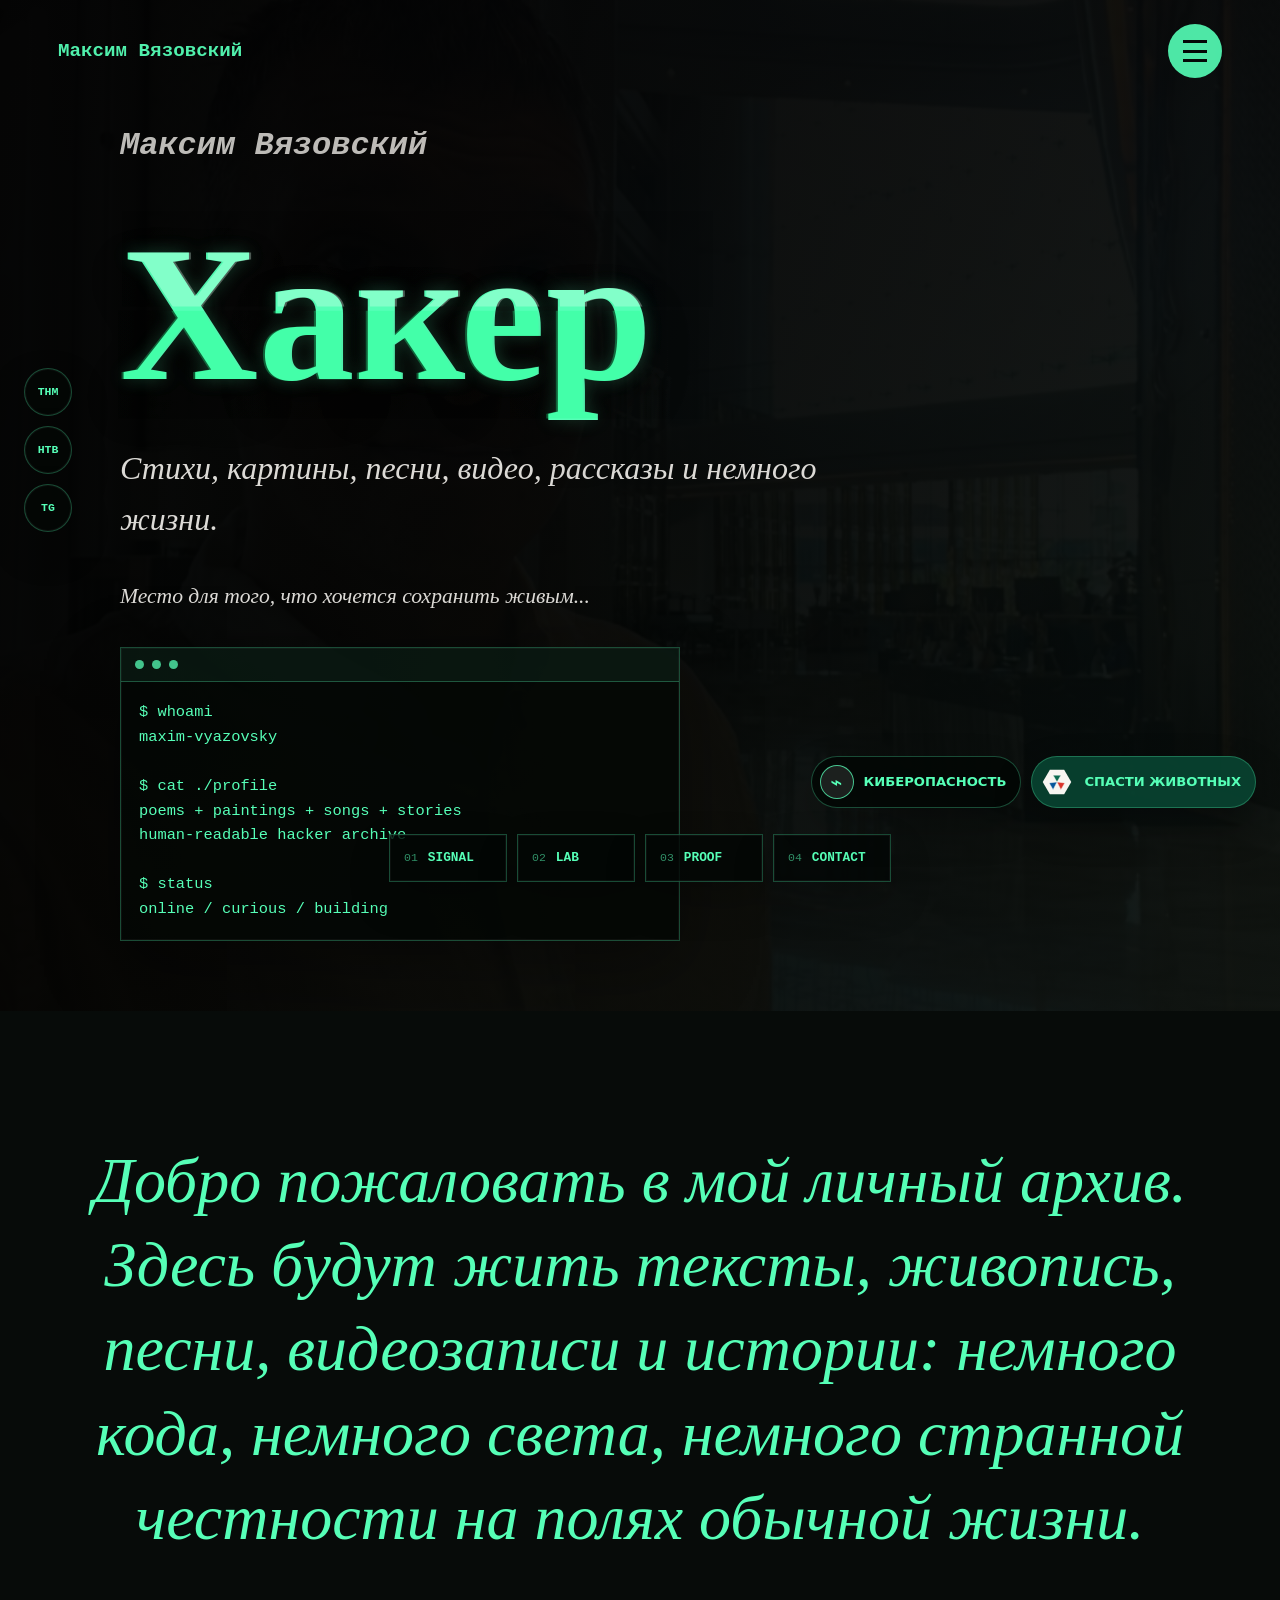
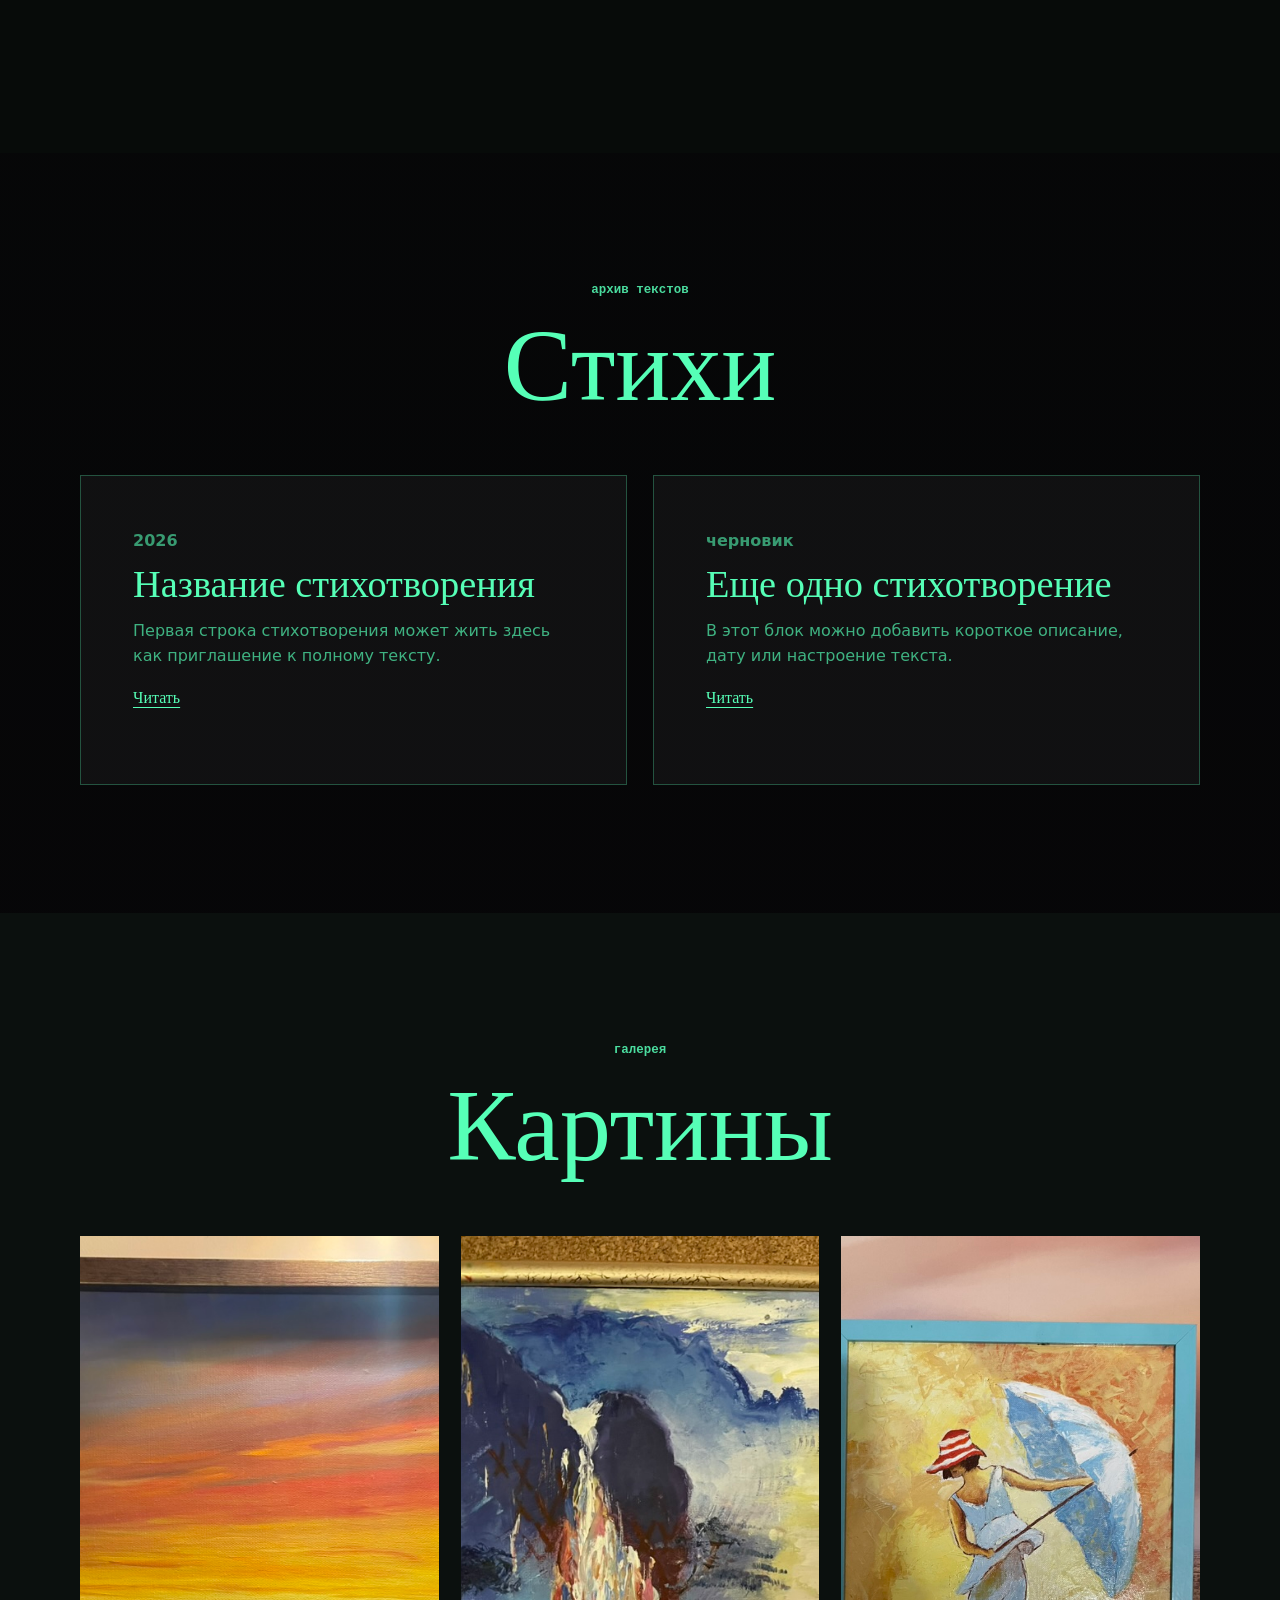
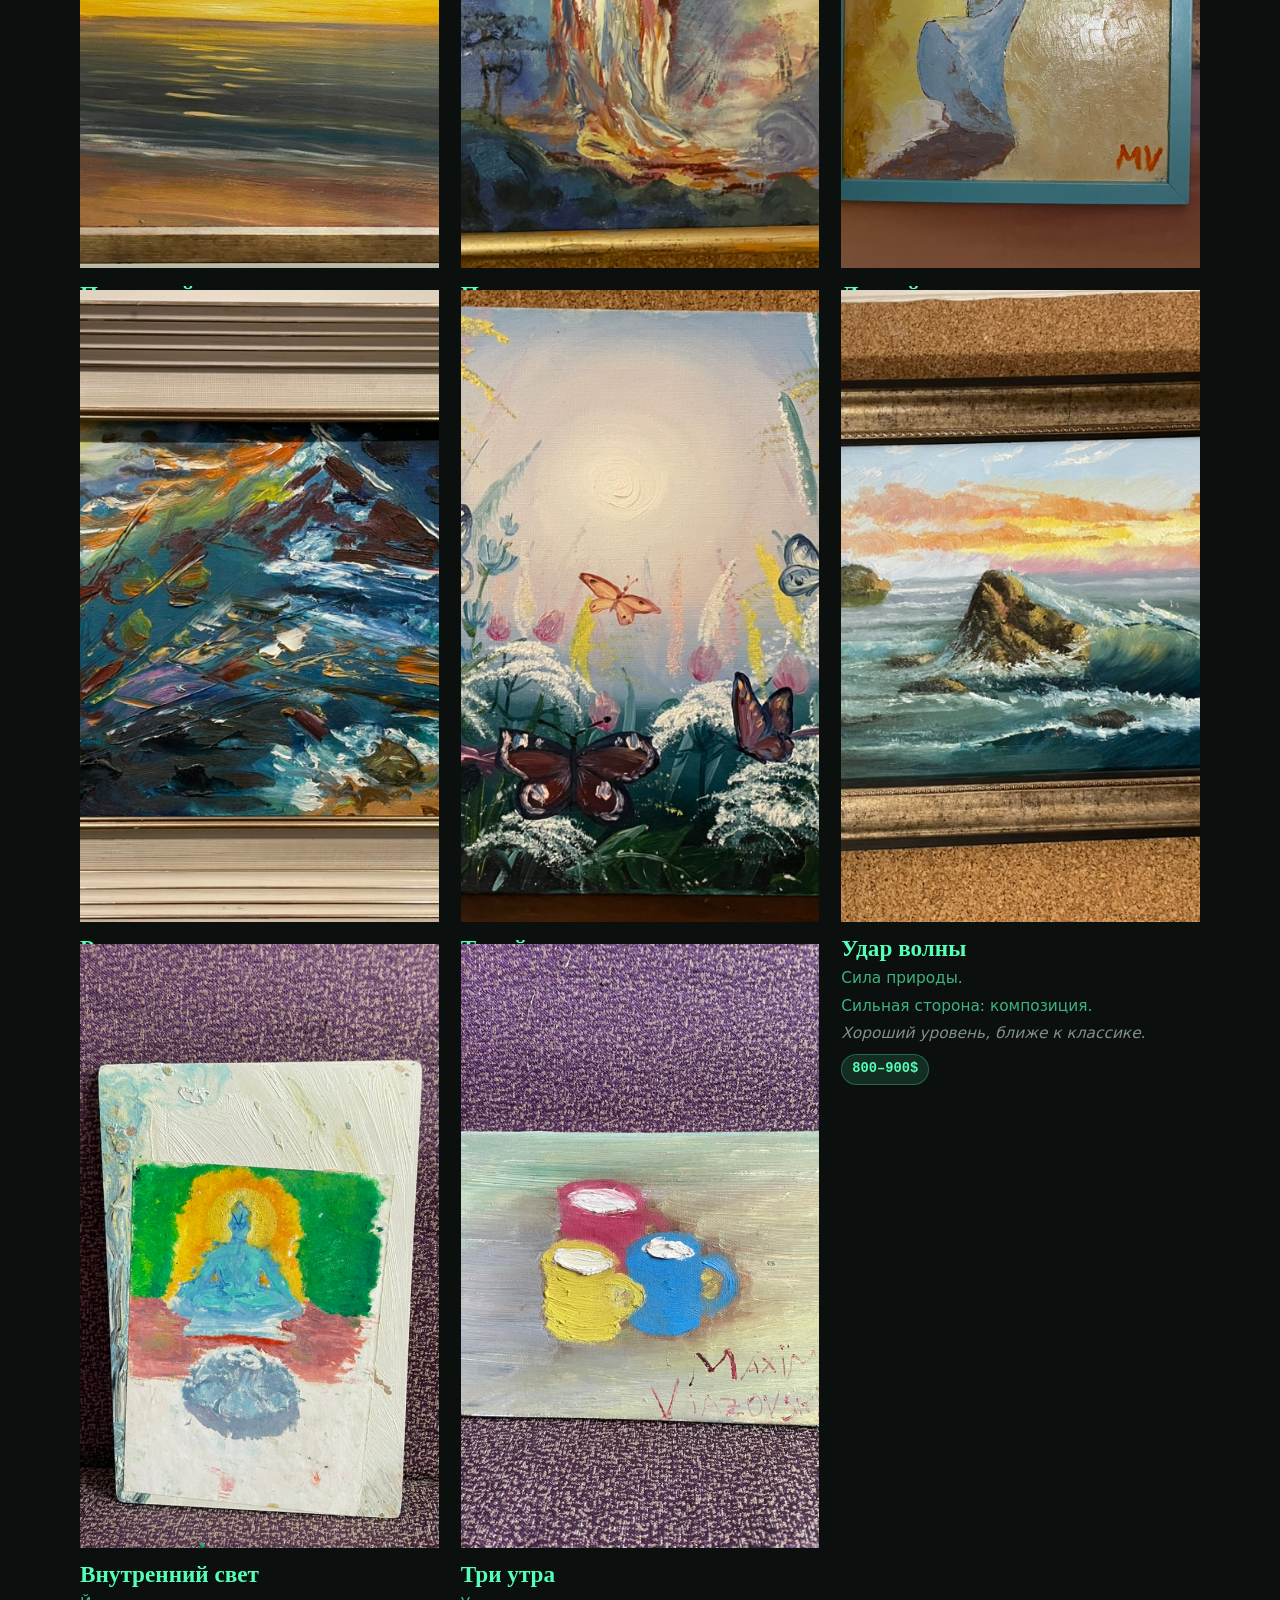
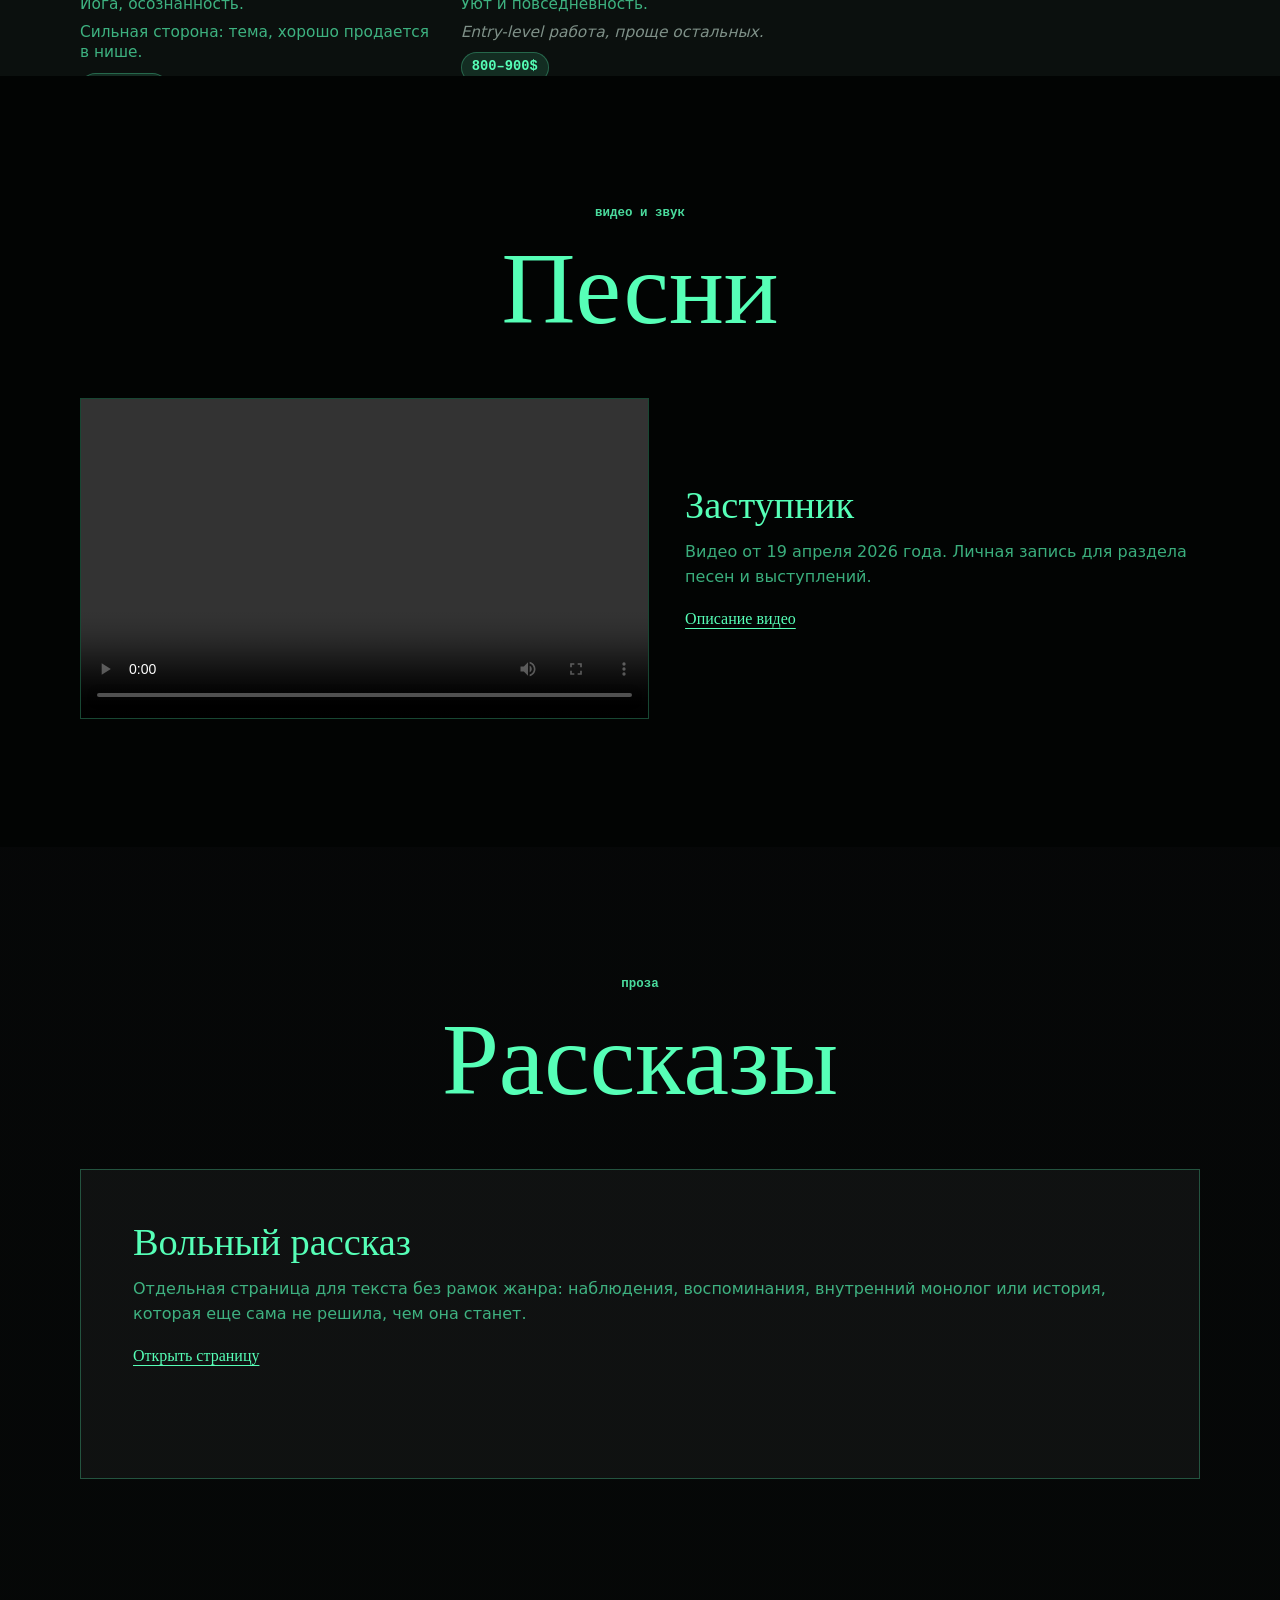
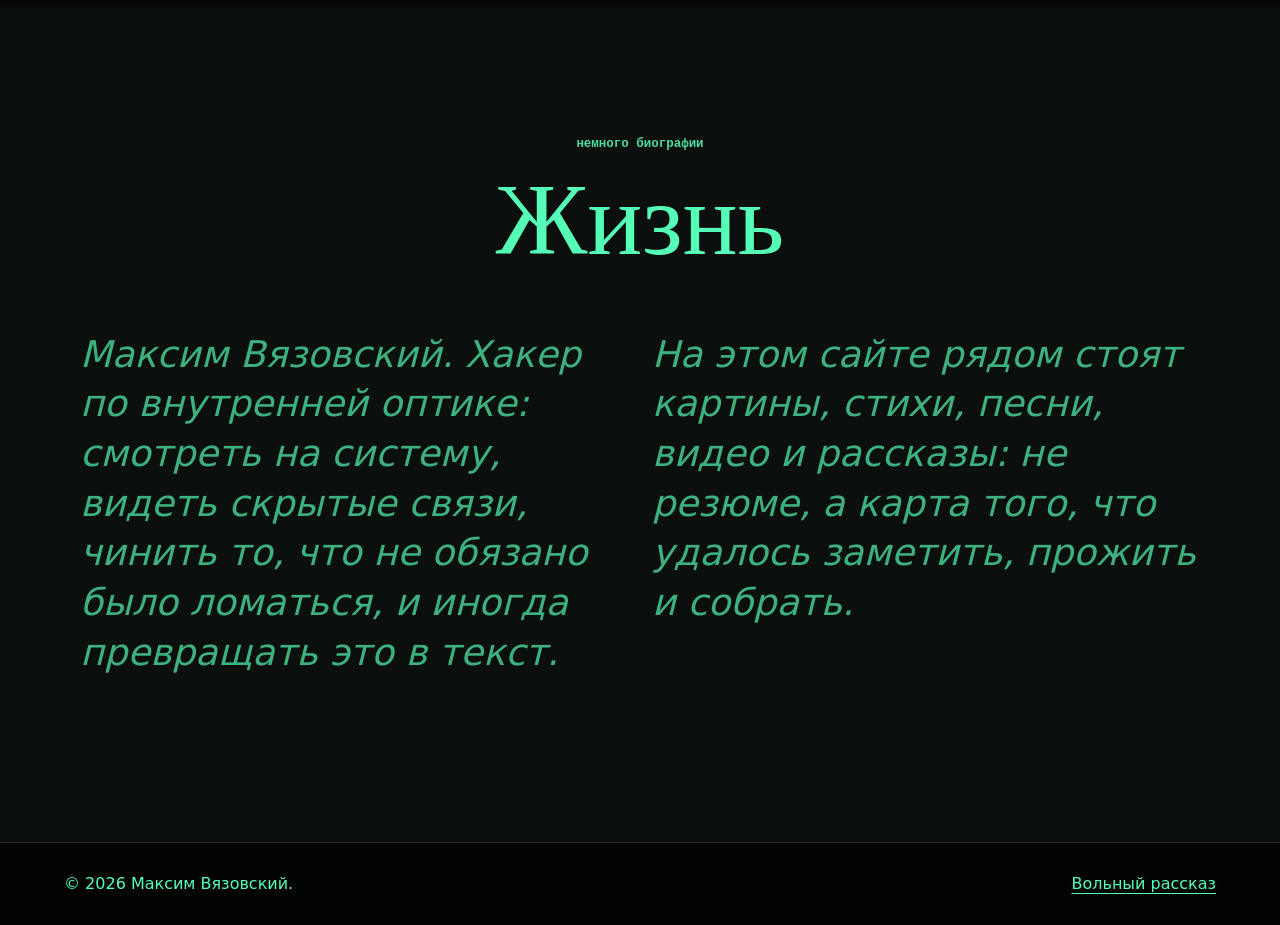
==== index.html @ fb6ad885 "Add matrix visual effects" ====
<!doctype html>
<html lang="ru">
  <head>
    <meta charset="utf-8" />
    <meta name="viewport" content="width=device-width, initial-scale=1" />
    <title>Максим Вязовский — хакер, стихи, картины и рассказы</title>
    <meta
      name="description"
      content="Личный сайт Максима Вязовского: стихи, картины, песни, видео, рассказы и немного жизни."
    />
    <link rel="stylesheet" href="styles.css" />
    <script src="matrix.js" defer></script>
  </head>
  <body>
    <canvas class="matrix-rain" aria-hidden="true"></canvas>
    <header class="site-header">
      <a class="brand" href="#top">Максим Вязовский</a>
      <nav class="nav" aria-label="Главная навигация">
        <a href="#poems">Стихи</a>
        <a href="#art">Картины</a>
        <a href="#music">Песни</a>
        <a href="volny-rasskaz.html">Рассказ</a>
        <a href="#life">Жизнь</a>
      </nav>
    </header>
    <div class="corner-links" aria-label="Быстрые ссылки">
      <a
        class="corner-link cyber-link"
        href="https://rai-next-nine.vercel.app/"
        target="_blank"
        rel="noopener"
        aria-label="Открыть сайт про кибербезопасность"
      >
        <span class="corner-icon">⌁</span>
        <span>Киберопасность</span>
      </a>
      <a
        class="corner-link donation-corner"
        href="https://pay.cloudtips.ru/p/5585456c"
        target="_blank"
        rel="noopener"
        aria-label="Поддержать проект спасения животных донатом"
      >
        <img src="assets/animal-rescue-logo.svg" alt="" />
        <span>Спасти животных</span>
      </a>
    </div>
    <nav class="social-rail" aria-label="Профили Максима">
      <a
        href="https://tryhackme.com/p/swabird"
        target="_blank"
        rel="noopener"
        aria-label="TryHackMe профиль swabird"
      >
        THM
      </a>
      <a
        href="https://profile.hackthebox.com/profile/019d1ac4-aeeb-70f4-bd2c-98cd68e0b892"
        target="_blank"
        rel="noopener"
        aria-label="Hack The Box профиль"
      >
        HTB
      </a>
      <a
        href="https://t.me/swab1rd"
        target="_blank"
        rel="noopener"
        aria-label="Telegram @swab1rd"
      >
        TG
      </a>
    </nav>
    <nav class="bottom-dock" aria-label="Нижние ссылки">
      <a href="#" aria-label="Ссылка будет добавлена позже">
        <span>01</span>
        <strong>signal</strong>
      </a>
      <a href="#" aria-label="Ссылка будет добавлена позже">
        <span>02</span>
        <strong>lab</strong>
      </a>
      <a href="#" aria-label="Ссылка будет добавлена позже">
        <span>03</span>
        <strong>proof</strong>
      </a>
      <a href="#" aria-label="Ссылка будет добавлена позже">
        <span>04</span>
        <strong>contact</strong>
      </a>
    </nav>

    <main id="top">
      <section class="hero">
        <div class="hero-copy">
          <p class="eyebrow">Максим Вязовский</p>
          <h1 class="glitch" data-text="Хакер">Хакер</h1>
          <p>Стихи, картины, песни, видео, рассказы и немного жизни.</p>
          <p class="hero-note">Место для того, что хочется сохранить живым...</p>
          <div class="terminal-card" aria-label="Профиль в терминальном стиле">
            <div class="terminal-top">
              <span></span>
              <span></span>
              <span></span>
            </div>
            <pre><code>$ whoami
maxim-vyazovsky

$ cat ./profile
poems + paintings + songs + stories
human-readable hacker archive

$ status
online / curious / building</code></pre>
          </div>
          <div class="hero-actions">
            <a class="button primary" href="#poems">Открыть архив</a>
            <a class="button" href="#contact">Связаться</a>
          </div>
        </div>
      </section>

      <section class="intro" aria-label="Краткое описание сайта">
        <p>
          Добро пожаловать в мой личный архив. Здесь будут жить тексты,
          живопись, песни, видеозаписи и истории: немного кода, немного света,
          немного странной честности на полях обычной жизни.
        </p>
      </section>

      <section class="section" id="poems">
        <div class="section-heading">
          <p class="eyebrow">архив текстов</p>
          <h2>Стихи</h2>
        </div>
        <div class="poem-list">
          <article class="poem-card">
            <p class="date">2026</p>
            <h3>Название стихотворения</h3>
            <p>
              Первая строка стихотворения может жить здесь как приглашение к
              полному тексту.
            </p>
            <a href="content/poems/example.md">Читать</a>
          </article>
          <article class="poem-card">
            <p class="date">черновик</p>
            <h3>Еще одно стихотворение</h3>
            <p>
              В этот блок можно добавить короткое описание, дату или настроение
              текста.
            </p>
            <a href="content/poems/example.md">Читать</a>
          </article>
        </div>
      </section>

      <section class="section muted" id="art">
        <div class="section-heading">
          <p class="eyebrow">галерея</p>
          <h2>Картины</h2>
        </div>
        <div class="gallery">
          <figure>
            <img src="assets/photos/sunset-sea.jpeg" alt="Картина с морем и закатом" />
            <figcaption>
              <strong>Последний свет</strong>
              <span>Спокойствие, завершение, тепло.</span>
              <span>Сильная сторона: цвет и атмосфера.</span>
              <em>Классическая работа, хорошо подходит для продажи.</em>
              <b>800–900$</b>
            </figcaption>
          </figure>
          <figure>
            <img src="assets/photos/waterfall.jpeg" alt="Картина с водопадом" />
            <figcaption>
              <strong>Переход</strong>
              <span>Что-то между мирами.</span>
              <span>Сильная сторона: идея.</span>
              <em>В будущем можно сильнее проработать композицию.</em>
              <b>800–900$</b>
            </figcaption>
          </figure>
          <figure>
            <img src="assets/photos/umbrella-woman.jpeg" alt="Картина с женщиной и зонтом" />
            <figcaption>
              <strong>Летний ветер</strong>
              <span>Легкость и свобода.</span>
              <span>Сильная сторона: образ; люди продаются лучше всего.</span>
              <b>800–900$</b>
            </figcaption>
          </figure>
          <figure>
            <img src="assets/photos/sea-mountain.jpeg" alt="Картина с морем и горой" />
            <figcaption>
              <strong>Разлом</strong>
              <span>Энергия, хаос, движение.</span>
              <span>Сильная сторона: мазок и динамика.</span>
              <em>Уже выглядит как авторский стиль, такие работы ценнее.</em>
              <b>800–900$</b>
            </figcaption>
          </figure>
          <figure>
            <img src="assets/photos/butterflies.jpeg" alt="Картина с цветами и бабочками" />
            <figcaption>
              <strong>Тихий сад</strong>
              <span>Нежность.</span>
              <span>Сильная сторона: декоративность.</span>
              <b>800–900$</b>
            </figcaption>
          </figure>
          <figure>
            <img src="assets/photos/rocky-wave.jpeg" alt="Картина с волной и скалами" />
            <figcaption>
              <strong>Удар волны</strong>
              <span>Сила природы.</span>
              <span>Сильная сторона: композиция.</span>
              <em>Хороший уровень, ближе к классике.</em>
              <b>800–900$</b>
            </figcaption>
          </figure>
          <figure>
            <img src="assets/photos/blue-meditation.jpeg" alt="Картина с сидящей синей фигурой" />
            <figcaption>
              <strong>Внутренний свет</strong>
              <span>Йога, осознанность.</span>
              <span>Сильная сторона: тема, хорошо продается в нише.</span>
              <b>800–900$</b>
            </figcaption>
          </figure>
          <figure>
            <img src="assets/photos/cups.jpeg" alt="Картина с тремя кружками" />
            <figcaption>
              <strong>Три утра</strong>
              <span>Уют и повседневность.</span>
              <em>Entry-level работа, проще остальных.</em>
              <b>800–900$</b>
            </figcaption>
          </figure>
        </div>
      </section>

      <section class="section split" id="music">
        <div class="section-heading">
          <p class="eyebrow">видео и звук</p>
          <h2>Песни</h2>
        </div>
        <div class="video-panel">
          <video class="site-video" controls preload="metadata">
            <source src="assets/videos/zastupnik.mp4" type="video/mp4" />
            Ваш браузер не поддерживает воспроизведение видео.
          </video>
          <div>
            <h3>Заступник</h3>
            <p>
              Видео от 19 апреля 2026 года. Личная запись для раздела песен и
              выступлений.
            </p>
            <a href="content/videos/example.md">Описание видео</a>
          </div>
        </div>
      </section>

      <section class="section" id="stories">
        <div class="section-heading">
          <p class="eyebrow">проза</p>
          <h2>Рассказы</h2>
        </div>
        <div class="story-grid">
          <article class="wide-story">
            <h3>Вольный рассказ</h3>
            <p>
              Отдельная страница для текста без рамок жанра: наблюдения,
              воспоминания, внутренний монолог или история, которая еще сама не
              решила, чем она станет.
            </p>
            <a href="volny-rasskaz.html">Открыть страницу</a>
          </article>
        </div>
      </section>

      <section class="section muted" id="life">
        <div class="section-heading">
          <p class="eyebrow">немного биографии</p>
          <h2>Жизнь</h2>
        </div>
        <div class="life-text">
          <p>
            Максим Вязовский. Хакер по внутренней оптике: смотреть на систему,
            видеть скрытые связи, чинить то, что не обязано было ломаться, и
            иногда превращать это в текст.
          </p>
          <p>
            На этом сайте рядом стоят картины, стихи, песни, видео и рассказы:
            не резюме, а карта того, что удалось заметить, прожить и собрать.
          </p>
        </div>
      </section>
    </main>

    <footer class="footer" id="contact">
      <p>© 2026 Максим Вязовский.</p>
      <a href="volny-rasskaz.html">Вольный рассказ</a>
    </footer>
  </body>
</html>
---- styles.css ----
:root {
  color-scheme: dark;
  --paper: #050807;
  --soft: #0c1210;
  --ash: #151f1c;
  --ink: #56ffb7;
  --muted: rgba(86, 255, 183, 0.68);
  --line: rgba(86, 255, 183, 0.28);
  --plum: #11141c;
  --wine: #56ffb7;
  --rose: #13211b;
  --white: #56ffb7;
  --terminal: #56ffb7;
  --terminal-dim: rgba(86, 255, 183, 0.14);
}

* {
  box-sizing: border-box;
}

html {
  scroll-behavior: smooth;
}

body {
  margin: 0;
  background:
    radial-gradient(circle at 18% 12%, rgba(86, 255, 183, 0.1), transparent 28rem),
    linear-gradient(180deg, #050807, #070608 42%, #050807);
  color: var(--ink);
  font-family:
    Georgia, "Times New Roman", Times, serif;
  line-height: 1.6;
}

body::before {
  content: "";
  position: fixed;
  inset: 0;
  z-index: -1;
  pointer-events: none;
  background-image: linear-gradient(rgba(86, 255, 183, 0.08) 1px, transparent 1px);
  background-size: 100% 5px;
  opacity: 0.28;
}

body::after {
  content: "";
  position: fixed;
  inset: 0;
  z-index: 1;
  pointer-events: none;
  background:
    linear-gradient(transparent 50%, rgba(0, 0, 0, 0.24) 50%),
    radial-gradient(circle at 50% 50%, transparent 58%, rgba(0, 0, 0, 0.46));
  background-size: 100% 4px, 100% 100%;
  mix-blend-mode: multiply;
}

.matrix-rain {
  position: fixed;
  inset: 0;
  z-index: 0;
  pointer-events: none;
  opacity: 0.28;
}

a {
  color: inherit;
  text-decoration-thickness: 1px;
  text-underline-offset: 0.22em;
}

.site-header {
  position: fixed;
  top: 0;
  right: 0;
  left: 0;
  z-index: 10;
  display: flex;
  align-items: center;
  justify-content: space-between;
  gap: 24px;
  padding: 24px clamp(18px, 5vw, 58px);
  color: var(--white);
  pointer-events: none;
}

.brand {
  font-family:
    "SFMono-Regular", Consolas, "Liberation Mono", Menlo, monospace;
  font-size: clamp(0.9rem, 2vw, 1.2rem);
  font-weight: 700;
  font-style: normal;
  letter-spacing: 0;
  text-decoration: none;
  opacity: 0.94;
  pointer-events: auto;
}

.nav {
  position: relative;
  display: flex;
  width: 54px;
  height: 54px;
  flex-wrap: nowrap;
  align-items: center;
  justify-content: flex-end;
  gap: 0;
  overflow: hidden;
  border-radius: 50%;
  background: rgba(86, 255, 183, 0.9);
  color: transparent;
  pointer-events: auto;
  transition:
    width 180ms ease,
    border-radius 180ms ease,
    color 180ms ease,
    padding 180ms ease;
}

.nav a {
  position: relative;
  flex: 0 0 auto;
  padding: 0 10px;
  color: currentColor;
  font-family:
    "SFMono-Regular", Consolas, "Liberation Mono", Menlo, monospace;
  font-size: 0.84rem;
  text-decoration: none;
}

.nav::before {
  content: "";
  position: absolute;
  width: 24px;
  height: 16px;
  border-top: 3px solid #050807;
  border-bottom: 3px solid #050807;
  transform: translateX(-15px);
}

.nav::after {
  content: "";
  position: absolute;
  width: 24px;
  border-top: 3px solid #050807;
  transform: translateX(-15px);
}

.nav:hover,
.nav:focus-within {
  width: min(610px, calc(100vw - 36px));
  padding: 0 22px;
  border-radius: 999px;
  color: #050807;
}

.nav:hover::before,
.nav:hover::after,
.nav:focus-within::before,
.nav:focus-within::after {
  opacity: 0;
}

.nav a:hover {
  color: #05623e;
}

.corner-links {
  position: fixed;
  right: 24px;
  bottom: 92px;
  z-index: 12;
  display: flex;
  flex-wrap: wrap;
  justify-content: flex-end;
  gap: 10px;
}

.corner-link {
  display: inline-flex;
  align-items: center;
  gap: 10px;
  min-height: 48px;
  padding: 8px 14px 8px 8px;
  border: 1px solid var(--line);
  border-radius: 999px;
  background: rgba(8, 68, 49, 0.9);
  color: var(--terminal);
  box-shadow: 0 18px 40px rgba(0, 0, 0, 0.22);
  font-family:
    Inter, ui-sans-serif, system-ui, -apple-system, BlinkMacSystemFont, "Segoe UI",
    sans-serif;
  font-size: 0.82rem;
  font-weight: 800;
  line-height: 1;
  text-decoration: none;
  text-transform: uppercase;
}

.corner-link img,
.corner-icon {
  width: 34px;
  height: 34px;
  flex: 0 0 auto;
  border-radius: 50%;
}

.corner-icon {
  display: grid;
  place-items: center;
  border: 1px solid rgba(86, 255, 183, 0.75);
  background: rgba(255, 248, 255, 0.1);
  color: var(--terminal);
  font-size: 1.25rem;
  line-height: 1;
}

.cyber-link {
  background: rgba(3, 7, 5, 0.9);
}

.cyber-link:hover {
  background: rgba(86, 255, 183, 0.14);
}

.donation-corner:hover {
  background: #0b6b50;
}

.social-rail {
  position: fixed;
  left: 24px;
  top: 50%;
  z-index: 12;
  display: grid;
  gap: 10px;
  transform: translateY(-50%);
}

.social-rail a {
  width: 48px;
  height: 48px;
  display: grid;
  place-items: center;
  border: 1px solid var(--line);
  border-radius: 50%;
  background: rgba(3, 7, 5, 0.78);
  color: var(--terminal);
  box-shadow:
    inset 0 0 0 1px rgba(244, 255, 248, 0.04),
    0 18px 40px rgba(0, 0, 0, 0.24);
  font-family:
    "SFMono-Regular", Consolas, "Liberation Mono", Menlo, monospace;
  font-size: 0.72rem;
  font-weight: 800;
  text-decoration: none;
}

.social-rail a:hover {
  border-color: rgba(86, 255, 183, 0.72);
  background: rgba(86, 255, 183, 0.14);
  color: var(--white);
}

.bottom-dock {
  position: fixed;
  right: 24px;
  bottom: 18px;
  left: 24px;
  z-index: 11;
  display: flex;
  justify-content: center;
  gap: 10px;
  pointer-events: none;
}

.bottom-dock a {
  min-width: 118px;
  min-height: 48px;
  display: inline-grid;
  grid-template-columns: auto 1fr;
  align-items: center;
  gap: 10px;
  padding: 8px 14px;
  border: 1px solid var(--line);
  background: rgba(3, 7, 5, 0.82);
  color: var(--terminal);
  box-shadow:
    inset 0 0 0 1px rgba(244, 255, 248, 0.04),
    0 18px 40px rgba(0, 0, 0, 0.24);
  font-family:
    "SFMono-Regular", Consolas, "Liberation Mono", Menlo, monospace;
  text-decoration: none;
  text-transform: uppercase;
  pointer-events: auto;
}

.bottom-dock a:hover {
  border-color: rgba(86, 255, 183, 0.72);
  background: rgba(86, 255, 183, 0.14);
  color: var(--white);
}

.bottom-dock span {
  color: rgba(86, 255, 183, 0.55);
  font-size: 0.72rem;
}

.bottom-dock strong {
  font-size: 0.8rem;
  letter-spacing: 0;
}

.hero {
  position: relative;
  z-index: 2;
  min-height: 100vh;
  display: grid;
  align-items: center;
  padding: 120px clamp(18px, 5vw, 64px) 70px;
  background:
    linear-gradient(90deg, rgba(0, 0, 0, 0.9), rgba(5, 8, 7, 0.7)),
    linear-gradient(0deg, rgba(15, 30, 24, 0.78), rgba(7, 6, 8, 0.82)),
    url("assets/photos/maxim-vyazovsky.jpeg") center 42% / cover;
  color: var(--white);
}

.hero-copy {
  width: min(1040px, 100%);
  margin: 0 auto;
  text-align: left;
}

.eyebrow,
.date {
  margin: 0 0 10px;
  color: currentColor;
  font-size: 0.78rem;
  font-weight: 700;
  font-style: normal;
  letter-spacing: 0;
  text-transform: none;
  opacity: 0.86;
  font-family:
    "SFMono-Regular", Consolas, "Liberation Mono", Menlo, monospace;
}

h1,
h2,
h3,
p {
  margin-top: 0;
}

h1,
h2,
h3 {
  font-family: Georgia, "Times New Roman", serif;
  line-height: 1.08;
}

h1 {
  position: relative;
  margin: 40px auto 24px;
  font-size: clamp(5.2rem, 16vw, 12rem);
  font-weight: 700;
  letter-spacing: 0;
  text-shadow:
    0 0 18px rgba(86, 255, 183, 0.18),
    0 22px 44px rgba(0, 0, 0, 0.44);
}

.glitch::before,
.glitch::after {
  content: attr(data-text);
  position: absolute;
  inset: 0;
  pointer-events: none;
  opacity: 0.32;
}

.glitch::before {
  color: #dffff0;
  transform: translate(2px, 0);
  clip-path: inset(0 0 54% 0);
  animation: glitch-shift 2.8s infinite steps(2, end);
}

.glitch::after {
  color: #1dff8c;
  transform: translate(-2px, 0);
  clip-path: inset(48% 0 0 0);
  animation: glitch-shift 3.4s infinite reverse steps(2, end);
}

@keyframes glitch-shift {
  0%,
  92%,
  100% {
    transform: translate(0, 0);
  }

  94% {
    transform: translate(8px, -2px);
  }

  96% {
    transform: translate(-6px, 2px);
  }
}

h2 {
  margin-bottom: 0;
  font-size: clamp(3.2rem, 8vw, 7.8rem);
  font-weight: 400;
  text-align: center;
  color: var(--white);
}

h3 {
  margin-bottom: 12px;
  font-size: clamp(1.8rem, 3vw, 2.7rem);
  font-weight: 400;
}

.hero p {
  max-width: 720px;
  margin-inline: 0;
  color: rgba(255, 253, 248, 0.86);
  font-size: clamp(1.25rem, 2.6vw, 2rem);
  font-style: italic;
}

.hero-note {
  margin-top: 34px;
  font-size: clamp(1rem, 2vw, 1.35rem) !important;
}

.terminal-card {
  width: min(560px, 100%);
  margin-top: 34px;
  border: 1px solid var(--line);
  background: rgba(3, 7, 5, 0.78);
  box-shadow:
    inset 0 0 0 1px rgba(244, 255, 248, 0.04),
    0 24px 70px rgba(0, 0, 0, 0.38);
  color: var(--terminal);
  font-family:
    "SFMono-Regular", Consolas, "Liberation Mono", Menlo, monospace;
}

.terminal-top {
  display: flex;
  gap: 8px;
  padding: 12px 14px;
  border-bottom: 1px solid var(--line);
  background: rgba(86, 255, 183, 0.06);
}

.terminal-top span {
  width: 9px;
  height: 9px;
  border-radius: 50%;
  background: var(--terminal);
  opacity: 0.75;
}

.terminal-card pre {
  margin: 0;
  padding: 18px;
  overflow-x: auto;
  color: var(--terminal);
  font-size: clamp(0.78rem, 1.4vw, 0.96rem);
  line-height: 1.6;
  white-space: pre-wrap;
}

.hero-actions {
  display: none;
  flex-wrap: wrap;
  gap: 12px;
  margin-top: 30px;
}

.button {
  display: inline-flex;
  align-items: center;
  min-height: 44px;
  padding: 10px 18px;
  border: 1px solid rgba(255, 253, 248, 0.48);
  border-radius: 6px;
  color: var(--white);
  text-decoration: none;
}

.button.primary {
  border-color: var(--white);
  background: var(--white);
  color: var(--ink);
}

.intro,
.section {
  position: relative;
  z-index: 2;
  padding: clamp(72px, 10vw, 132px) clamp(18px, 5vw, 64px);
}

.intro {
  background: #070b09;
  color: var(--white);
  font-size: clamp(2rem, 5.2vw, 4rem);
  font-style: italic;
  line-height: 1.32;
  text-align: center;
}

.intro p,
.section-heading,
.poem-list,
.gallery,
.video-panel,
.story-grid,
.life-text {
  width: min(1120px, 100%);
  margin-inline: auto;
}

.section-heading {
  margin-bottom: 54px;
  text-align: center;
}

.muted {
  background: #0b100e;
}

.poem-list,
.story-grid {
  display: grid;
  grid-template-columns: repeat(2, minmax(0, 1fr));
  gap: 26px;
}

.poem-card,
.story-grid article {
  min-height: 310px;
  padding: clamp(28px, 5vw, 52px);
  border: 1px solid var(--line);
  border-radius: 0;
  background: rgba(244, 255, 248, 0.045);
}

.wide-story {
  grid-column: 1 / -1;
}

.poem-card p,
.story-grid p,
.video-panel p,
.life-text {
  color: var(--muted);
  font-family:
    Inter, ui-sans-serif, system-ui, -apple-system, BlinkMacSystemFont, "Segoe UI",
    sans-serif;
  font-size: 1rem;
}

.gallery {
  display: grid;
  grid-template-columns: repeat(3, minmax(0, 1fr));
  gap: 22px;
}

figure {
  margin: 0;
}

figure img {
  width: 100%;
  height: 100%;
  display: block;
  aspect-ratio: 4 / 5;
  object-fit: cover;
}

.gallery figure:nth-child(1) img,
.gallery figure:nth-child(5) img,
.gallery figure:nth-child(8) img {
  aspect-ratio: 5 / 4;
}

figcaption {
  display: grid;
  gap: 7px;
  margin-top: 14px;
  color: var(--muted);
  font-family:
    Inter, ui-sans-serif, system-ui, -apple-system, BlinkMacSystemFont, "Segoe UI",
    sans-serif;
  font-size: 0.96rem;
  font-style: normal;
  line-height: 1.35;
}

figcaption strong {
  color: var(--terminal);
  font-family: Georgia, "Times New Roman", Times, serif;
  font-size: 1.45rem;
  font-weight: 700;
  line-height: 1.08;
}

figcaption em {
  color: rgba(153, 173, 164, 0.82);
}

figcaption b {
  width: fit-content;
  margin-top: 3px;
  padding: 5px 10px;
  border-radius: 999px;
  border: 1px solid var(--line);
  background: rgba(86, 255, 183, 0.12);
  color: var(--terminal);
  font-family:
    "SFMono-Regular", Consolas, "Liberation Mono", Menlo, monospace;
  font-size: 0.86rem;
  letter-spacing: 0;
}

.art-placeholder {
  aspect-ratio: 4 / 5;
  border: 0;
  border-radius: 0;
  background-size: cover;
}

.art-placeholder.teal {
  background:
    radial-gradient(circle at 32% 26%, rgba(255, 248, 255, 0.7), transparent 22%),
    linear-gradient(135deg, #27101f, #8d547d 58%, #d7c7c3);
}

.art-placeholder.rose {
  background:
    radial-gradient(circle at 68% 36%, rgba(255, 248, 255, 0.72), transparent 20%),
    linear-gradient(145deg, #5c2444, #181012 54%, #e0c9dc);
}

.art-placeholder.ink {
  background:
    radial-gradient(circle at 48% 32%, rgba(255, 248, 255, 0.62), transparent 24%),
    linear-gradient(150deg, #050505, #57324e 48%, #c9c0bd);
}

.split {
  background: #020403;
  color: var(--white);
}

.video-panel {
  display: grid;
  grid-template-columns: minmax(260px, 1.05fr) minmax(260px, 0.95fr);
  gap: 36px;
  align-items: center;
}

.video-placeholder {
  aspect-ratio: 16 / 9;
  display: grid;
  place-items: center;
  border-radius: 0;
  background:
    linear-gradient(135deg, rgba(8, 5, 6, 0.74), rgba(8, 5, 6, 0.28)),
    url("assets/video-cover.svg") center / cover;
  color: var(--white);
  font-size: clamp(2.6rem, 6vw, 5rem);
}

.site-video {
  width: 100%;
  display: block;
  aspect-ratio: 16 / 9;
  border: 1px solid var(--line);
  background: #000;
  object-fit: cover;
}

.life-text {
  display: grid;
  grid-template-columns: repeat(2, minmax(0, 1fr));
  gap: 24px;
  font-size: clamp(1.4rem, 3vw, 2.3rem);
  font-style: italic;
  line-height: 1.35;
}

.footer {
  position: relative;
  z-index: 2;
  display: flex;
  flex-wrap: wrap;
  justify-content: space-between;
  gap: 16px;
  padding: 28px clamp(18px, 5vw, 64px);
  border-top: 1px solid rgba(255, 248, 255, 0.14);
  background: #020403;
  color: var(--white);
  font-family:
    Inter, ui-sans-serif, system-ui, -apple-system, BlinkMacSystemFont, "Segoe UI",
    sans-serif;
}

.footer p {
  margin: 0;
}

.story-page {
  background: var(--paper);
}

.story-hero {
  position: relative;
  z-index: 2;
  min-height: 74vh;
  display: grid;
  align-content: center;
  padding: 128px clamp(18px, 5vw, 64px) 72px;
  background:
    linear-gradient(90deg, rgba(0, 0, 0, 0.94), rgba(11, 28, 22, 0.64)),
    url("assets/photos/rocky-wave.jpeg") center / cover;
  color: var(--white);
  text-align: center;
}

.story-hero h1 {
  font-size: clamp(4rem, 12vw, 11rem);
}

.story-hero p {
  width: min(780px, 100%);
  margin-inline: auto;
  color: rgba(255, 248, 255, 0.86);
  font-size: clamp(1.2rem, 2.4vw, 1.8rem);
  font-style: italic;
}

.story-body {
  width: min(900px, calc(100% - 36px));
  margin: 0 auto;
  padding: clamp(62px, 10vw, 120px) 0;
  font-size: clamp(1.55rem, 3vw, 2.35rem);
  font-style: italic;
  line-height: 1.36;
}

.story-body p + p {
  margin-top: 1.4em;
}

@media (max-width: 760px) {
  .site-header {
    padding: 16px;
    justify-content: flex-end;
  }

  .brand {
    display: none;
  }

  .corner-links {
    right: 14px;
    bottom: 78px;
    max-width: calc(100vw - 28px);
  }

  .corner-link {
    min-height: 44px;
    padding-right: 10px;
    font-size: 0.68rem;
  }

  .corner-link img,
  .corner-icon {
    width: 30px;
    height: 30px;
  }

  .social-rail {
    left: 14px;
    top: 92px;
    bottom: auto;
    grid-auto-flow: row;
    transform: none;
  }

  .social-rail a {
    width: 38px;
    height: 38px;
    font-size: 0.62rem;
  }

  .bottom-dock {
    right: 14px;
    bottom: 12px;
    left: 14px;
    justify-content: flex-start;
    gap: 6px;
    overflow-x: auto;
    padding-bottom: 2px;
  }

  .bottom-dock a {
    min-width: 92px;
    min-height: 42px;
    gap: 7px;
    padding: 7px 10px;
  }

  .bottom-dock span {
    font-size: 0.62rem;
  }

  .bottom-dock strong {
    font-size: 0.66rem;
  }

  .hero {
    min-height: 100vh;
    align-items: center;
  }

  .poem-list,
  .gallery,
  .video-panel,
  .story-grid,
  .life-text {
    grid-template-columns: 1fr;
  }

  figure img,
  .gallery figure:nth-child(1) img,
  .gallery figure:nth-child(5) img,
  .gallery figure:nth-child(8) img {
    aspect-ratio: 4 / 5;
  }
}
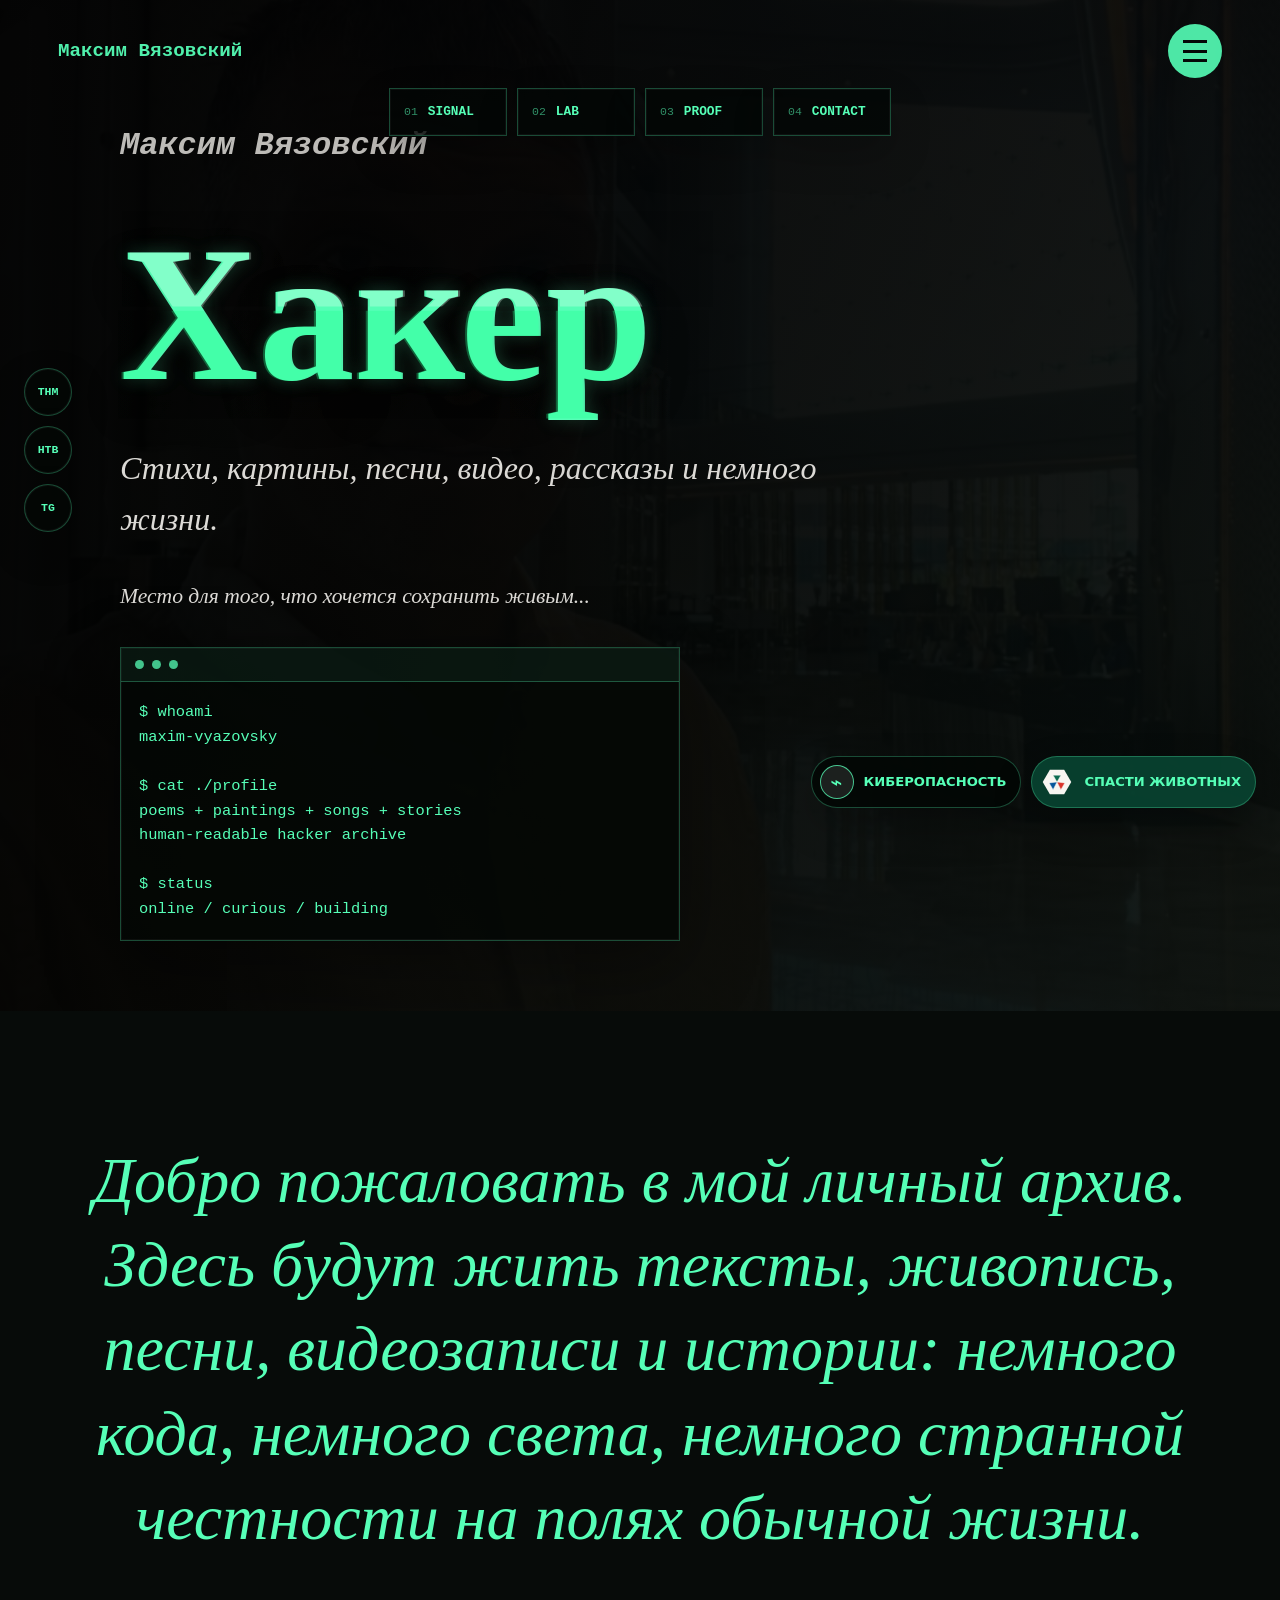
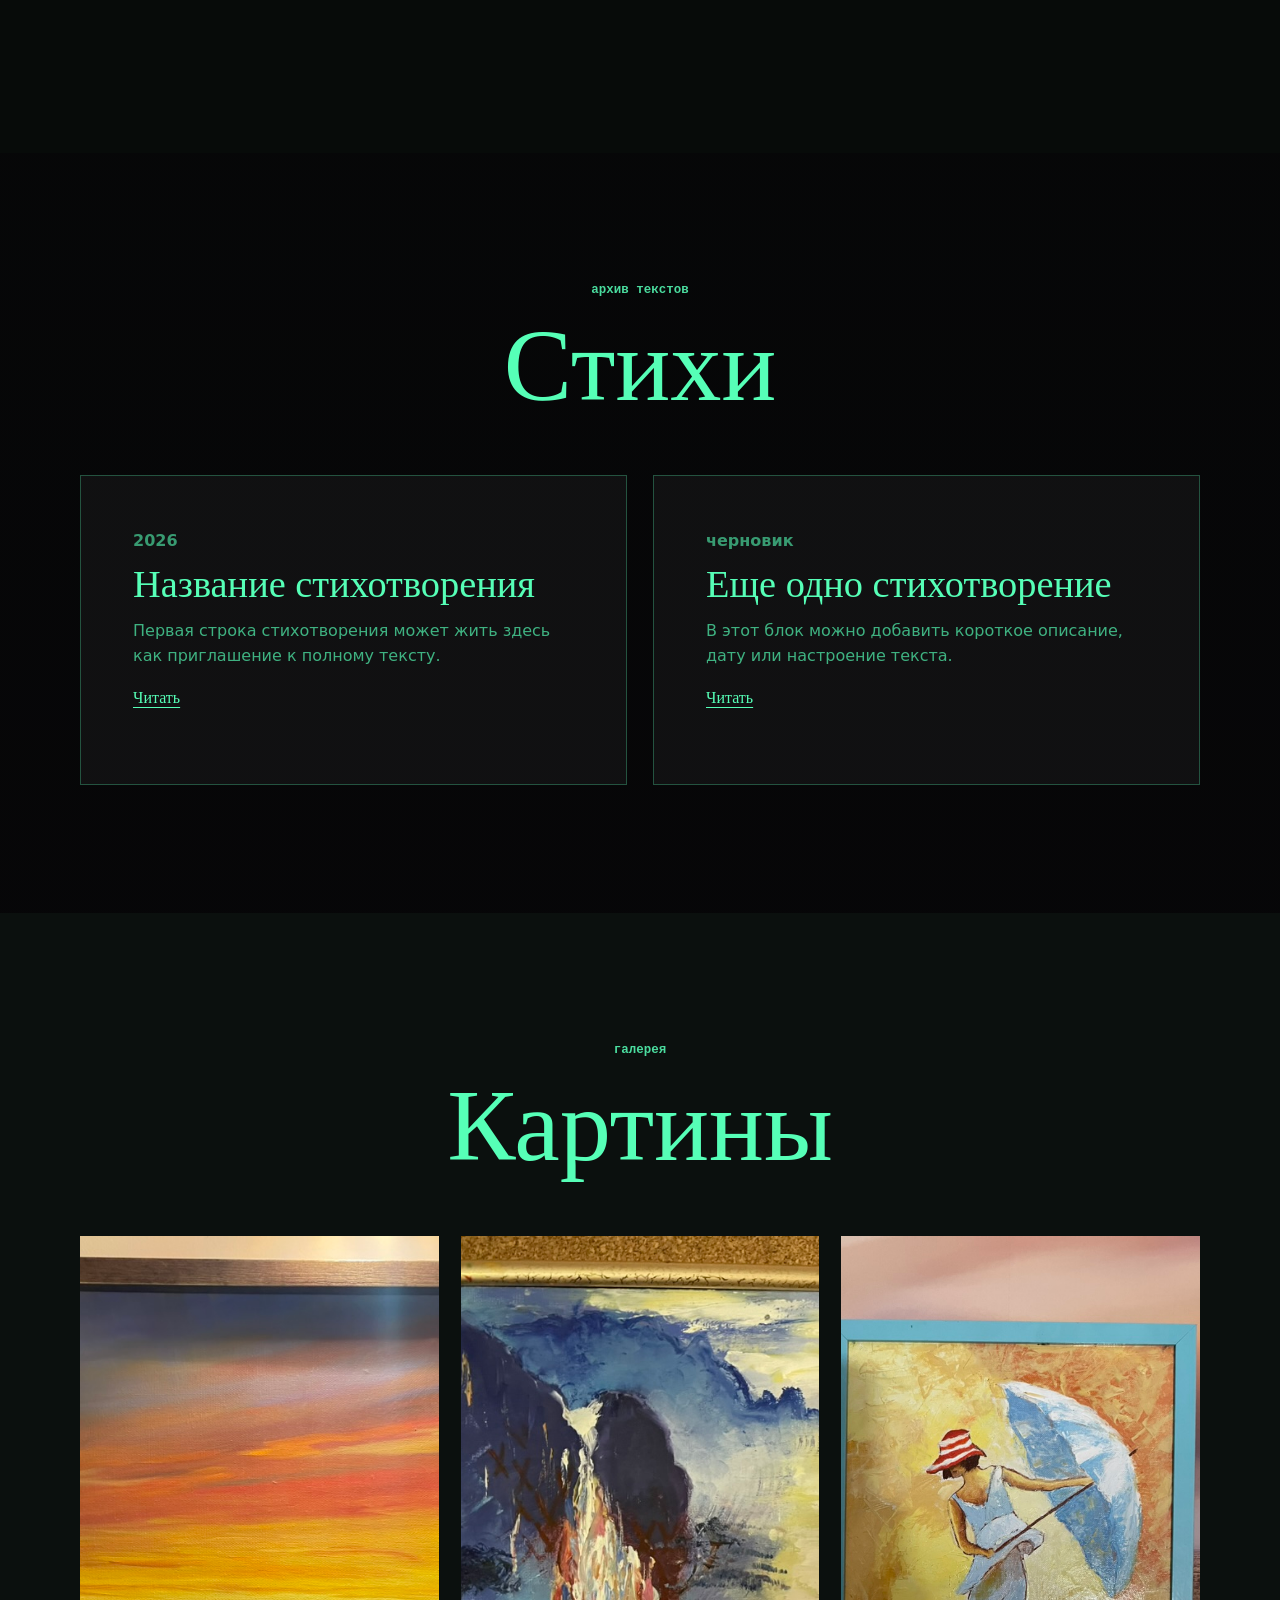
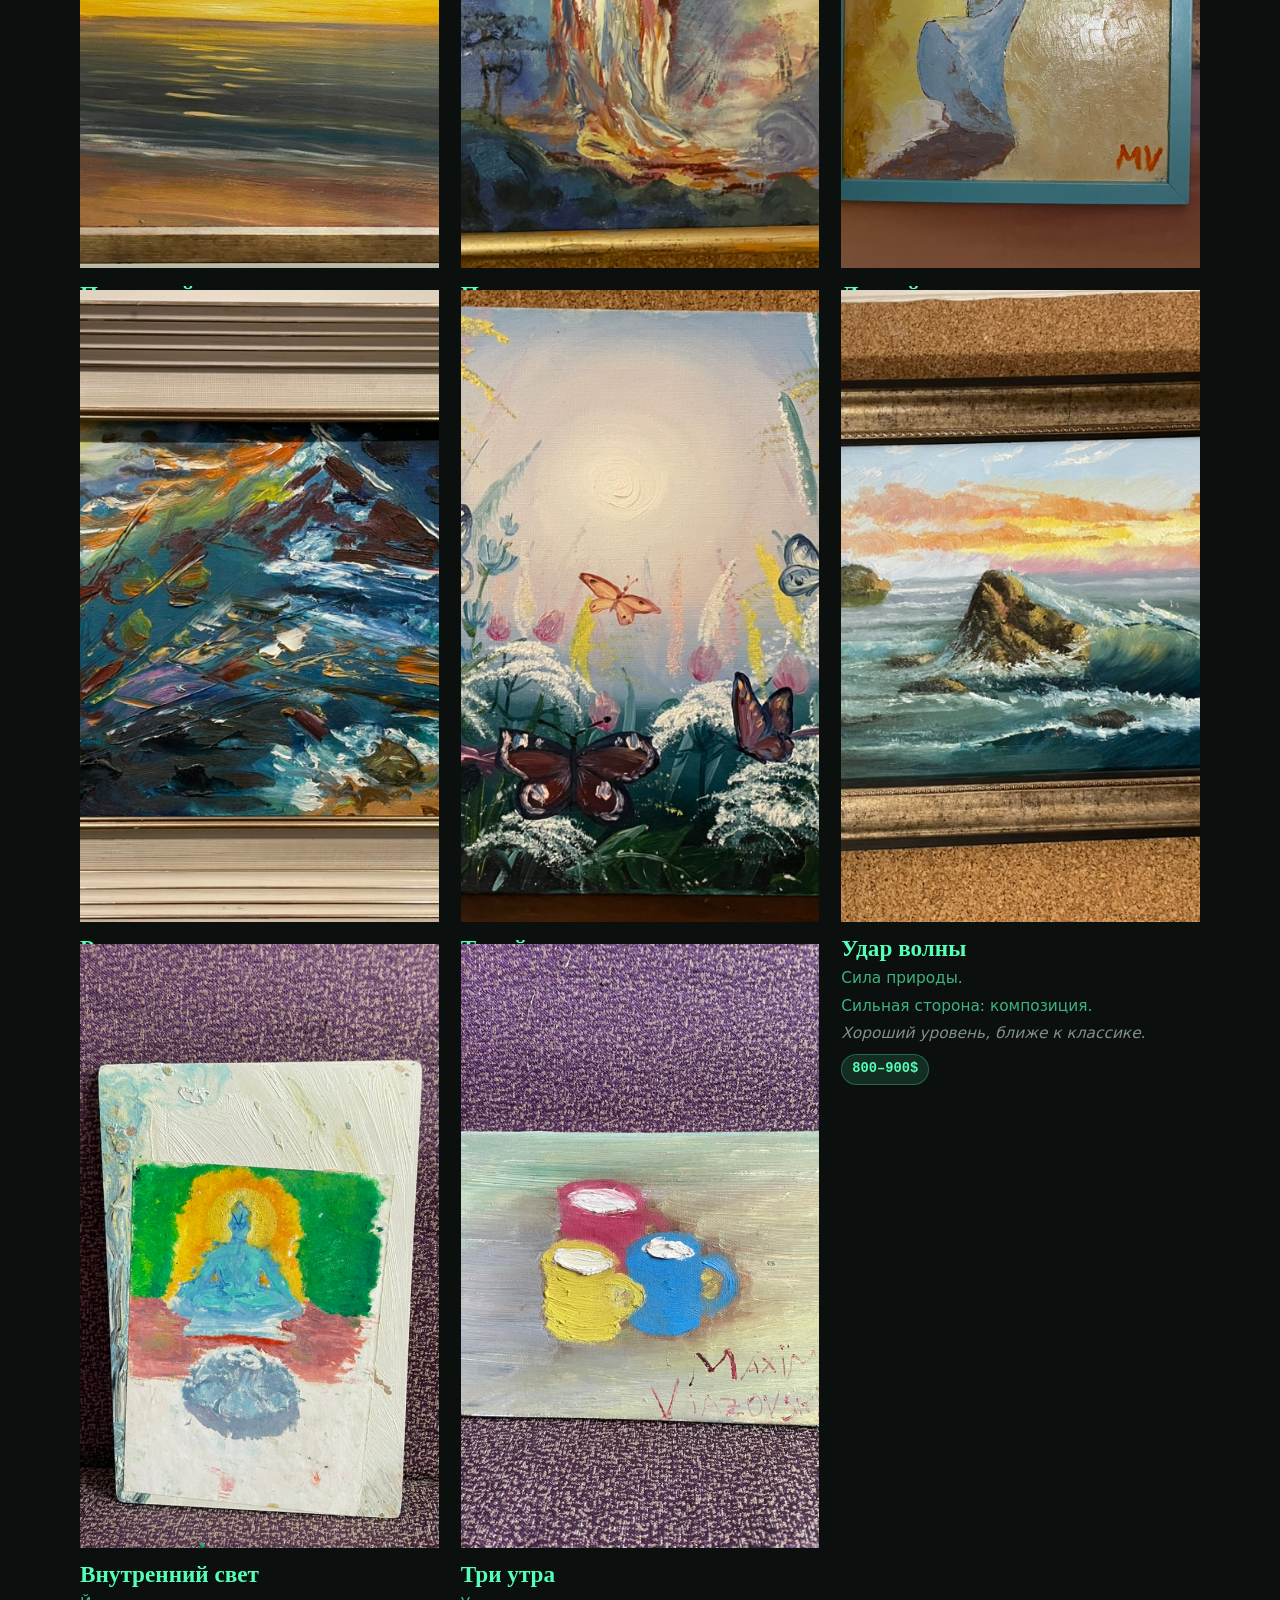
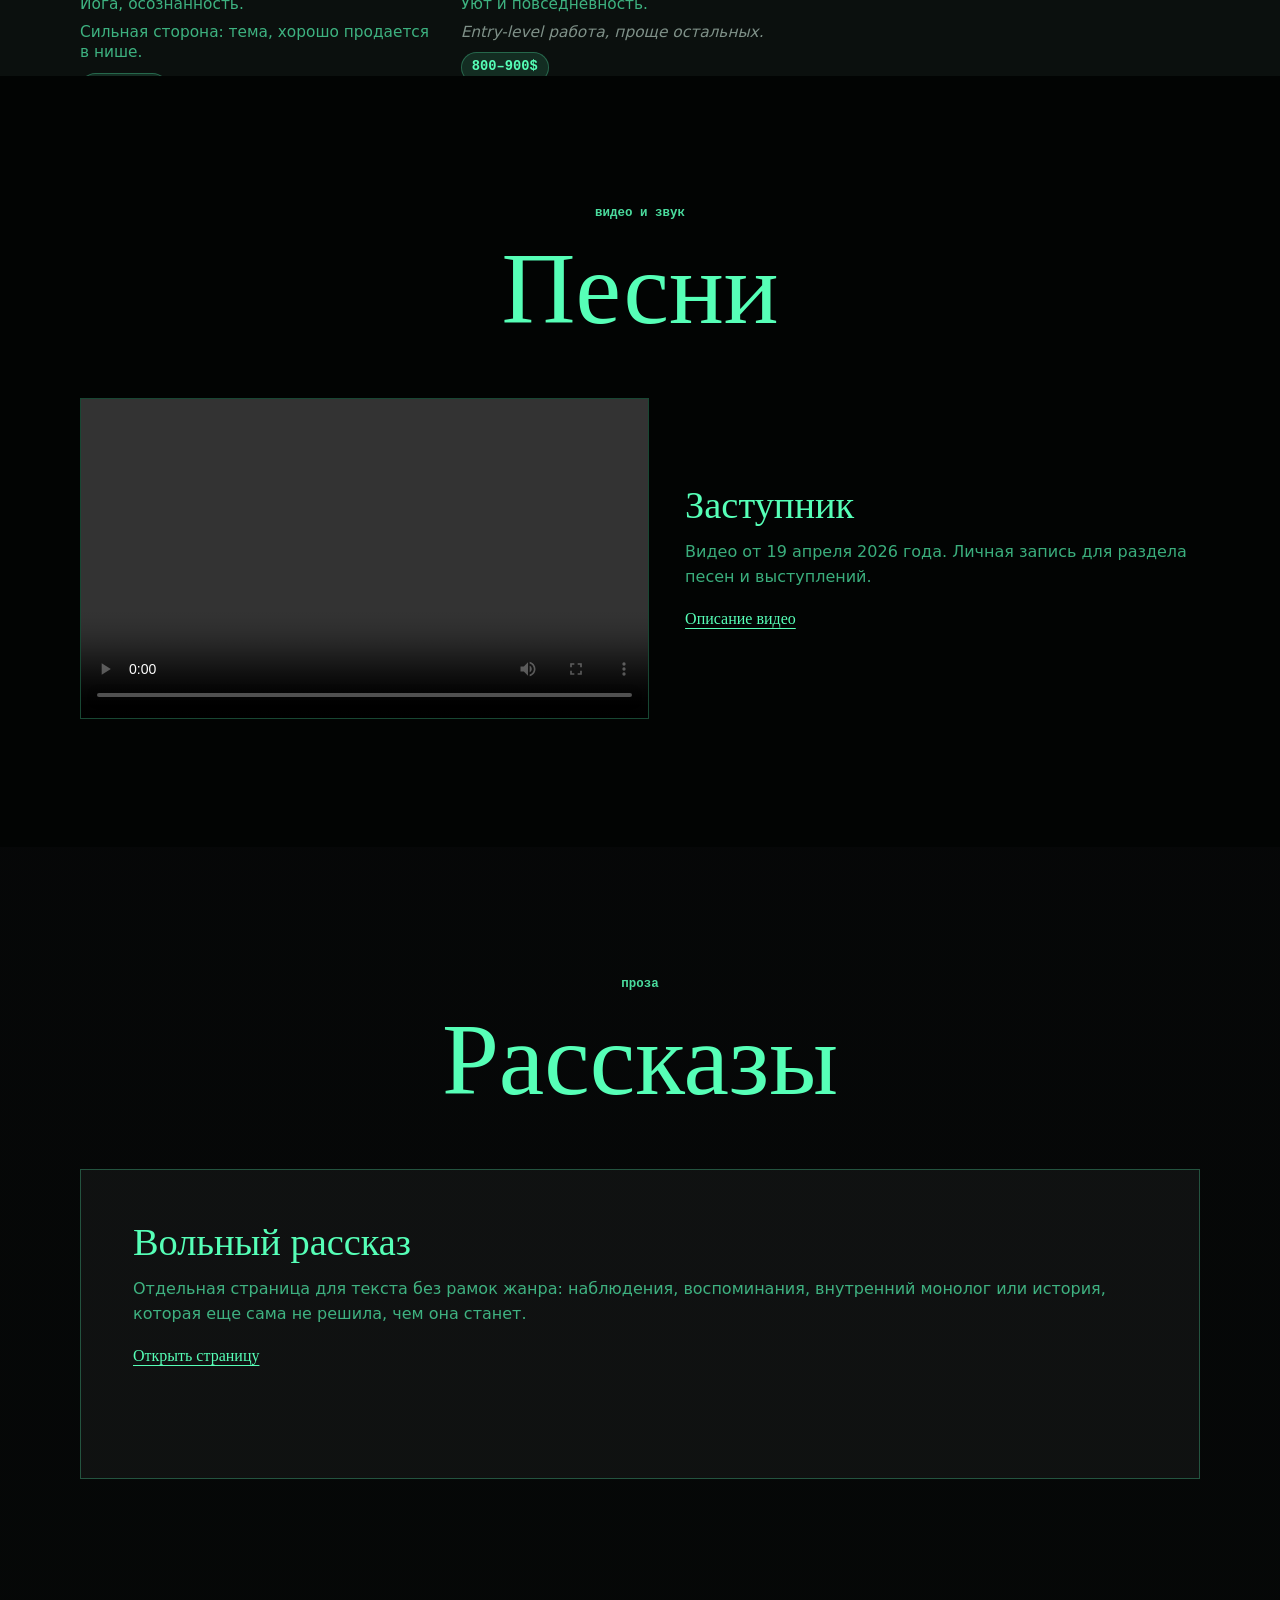
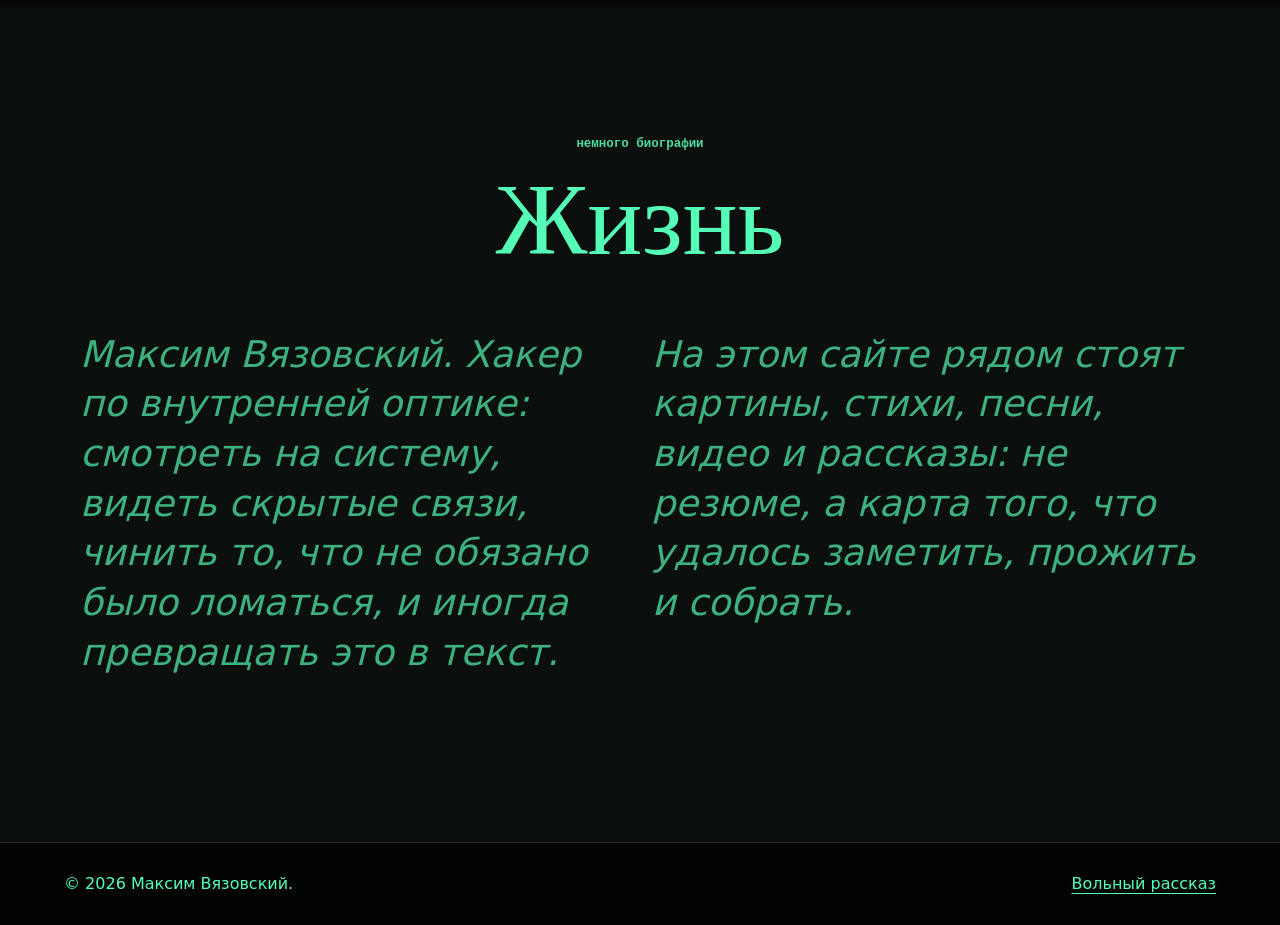
==== commit 4e67f2fa: "Add terminal dock pages" ====
--- a/index.html
+++ b/index.html
@@ -71,20 +71,20 @@
         TG
       </a>
     </nav>
-    <nav class="bottom-dock" aria-label="Нижние ссылки">
-      <a href="#" aria-label="Ссылка будет добавлена позже">
+    <nav class="bottom-dock" aria-label="Быстрые страницы">
+      <a href="signal.html">
         <span>01</span>
         <strong>signal</strong>
       </a>
-      <a href="#" aria-label="Ссылка будет добавлена позже">
+      <a href="lab.html">
         <span>02</span>
         <strong>lab</strong>
       </a>
-      <a href="#" aria-label="Ссылка будет добавлена позже">
+      <a href="proof.html">
         <span>03</span>
         <strong>proof</strong>
       </a>
-      <a href="#" aria-label="Ссылка будет добавлена позже">
+      <a href="contact.html">
         <span>04</span>
         <strong>contact</strong>
       </a>
--- a/styles.css
+++ b/styles.css
@@ -266,13 +266,14 @@
 
 .bottom-dock {
   position: fixed;
-  right: 24px;
-  bottom: 18px;
-  left: 24px;
+  top: 88px;
+  left: 50%;
   z-index: 11;
   display: flex;
   justify-content: center;
   gap: 10px;
+  width: min(620px, calc(100vw - 36px));
+  transform: translateX(-50%);
   pointer-events: none;
 }
 
@@ -303,6 +304,11 @@
   color: var(--white);
 }
 
+.bottom-dock a.active {
+  border-color: rgba(86, 255, 183, 0.86);
+  background: rgba(86, 255, 183, 0.18);
+}
+
 .bottom-dock span {
   color: rgba(86, 255, 183, 0.55);
   font-size: 0.72rem;
@@ -761,6 +767,100 @@
   margin-top: 1.4em;
 }
 
+.terminal-page {
+  background:
+    radial-gradient(circle at 50% 12%, rgba(86, 255, 183, 0.12), transparent 30rem),
+    linear-gradient(180deg, #030504, #070b09 46%, #020403);
+}
+
+.terminal-main {
+  position: relative;
+  z-index: 2;
+  min-height: 100vh;
+  padding: 160px clamp(18px, 5vw, 64px) 80px;
+}
+
+.page-hero {
+  width: min(1080px, 100%);
+  margin: 0 auto clamp(42px, 8vw, 82px);
+  padding-top: clamp(28px, 6vw, 84px);
+  text-align: center;
+}
+
+.page-hero h1 {
+  margin: 20px auto 22px;
+  font-size: clamp(4.4rem, 14vw, 11rem);
+}
+
+.page-hero p:not(.eyebrow) {
+  width: min(780px, 100%);
+  margin-inline: auto;
+  color: var(--muted);
+  font-family:
+    Inter, ui-sans-serif, system-ui, -apple-system, BlinkMacSystemFont, "Segoe UI",
+    sans-serif;
+  font-size: clamp(1.1rem, 2vw, 1.45rem);
+}
+
+.terminal-grid {
+  width: min(1120px, 100%);
+  margin-inline: auto;
+  display: grid;
+  grid-template-columns: repeat(2, minmax(0, 1fr));
+  gap: 18px;
+}
+
+.terminal-panel {
+  min-height: 260px;
+  padding: clamp(24px, 4vw, 42px);
+  border: 1px solid var(--line);
+  background:
+    linear-gradient(135deg, rgba(86, 255, 183, 0.08), rgba(3, 7, 5, 0.82)),
+    rgba(3, 7, 5, 0.72);
+  box-shadow:
+    inset 0 0 0 1px rgba(244, 255, 248, 0.04),
+    0 28px 80px rgba(0, 0, 0, 0.24);
+}
+
+.terminal-panel h2 {
+  margin-bottom: 18px;
+  font-size: clamp(2.4rem, 5.4vw, 5.6rem);
+  line-height: 0.96;
+  text-align: left;
+}
+
+.terminal-panel p {
+  color: var(--muted);
+  font-family:
+    Inter, ui-sans-serif, system-ui, -apple-system, BlinkMacSystemFont, "Segoe UI",
+    sans-serif;
+}
+
+.terminal-panel a {
+  display: inline-flex;
+  align-items: center;
+  min-height: 42px;
+  margin-top: 12px;
+  padding: 9px 14px;
+  border: 1px solid var(--line);
+  background: rgba(86, 255, 183, 0.1);
+  color: var(--terminal);
+  font-family:
+    "SFMono-Regular", Consolas, "Liberation Mono", Menlo, monospace;
+  font-size: 0.82rem;
+  font-weight: 800;
+  text-decoration: none;
+  text-transform: uppercase;
+}
+
+.terminal-panel a:hover {
+  background: rgba(86, 255, 183, 0.18);
+}
+
+.wide-panel {
+  grid-column: 1 / -1;
+}
+
 @media (max-width: 760px) {
   .site-header {
     padding: 16px;
@@ -804,11 +904,12 @@
   }
 
   .bottom-dock {
-    right: 14px;
-    bottom: 12px;
+    top: 74px;
     left: 14px;
     justify-content: flex-start;
     gap: 6px;
+    width: calc(100vw - 28px);
+    transform: none;
     overflow-x: auto;
     padding-bottom: 2px;
   }
@@ -837,8 +938,17 @@
   .gallery,
   .video-panel,
   .story-grid,
-  .life-text {
+  .life-text,
+  .terminal-grid {
     grid-template-columns: 1fr;
+  }
+
+  .terminal-main {
+    padding-top: 150px;
+  }
+
+  .terminal-panel h2 {
+    font-size: clamp(2rem, 13vw, 4rem);
   }
 
   figure img,
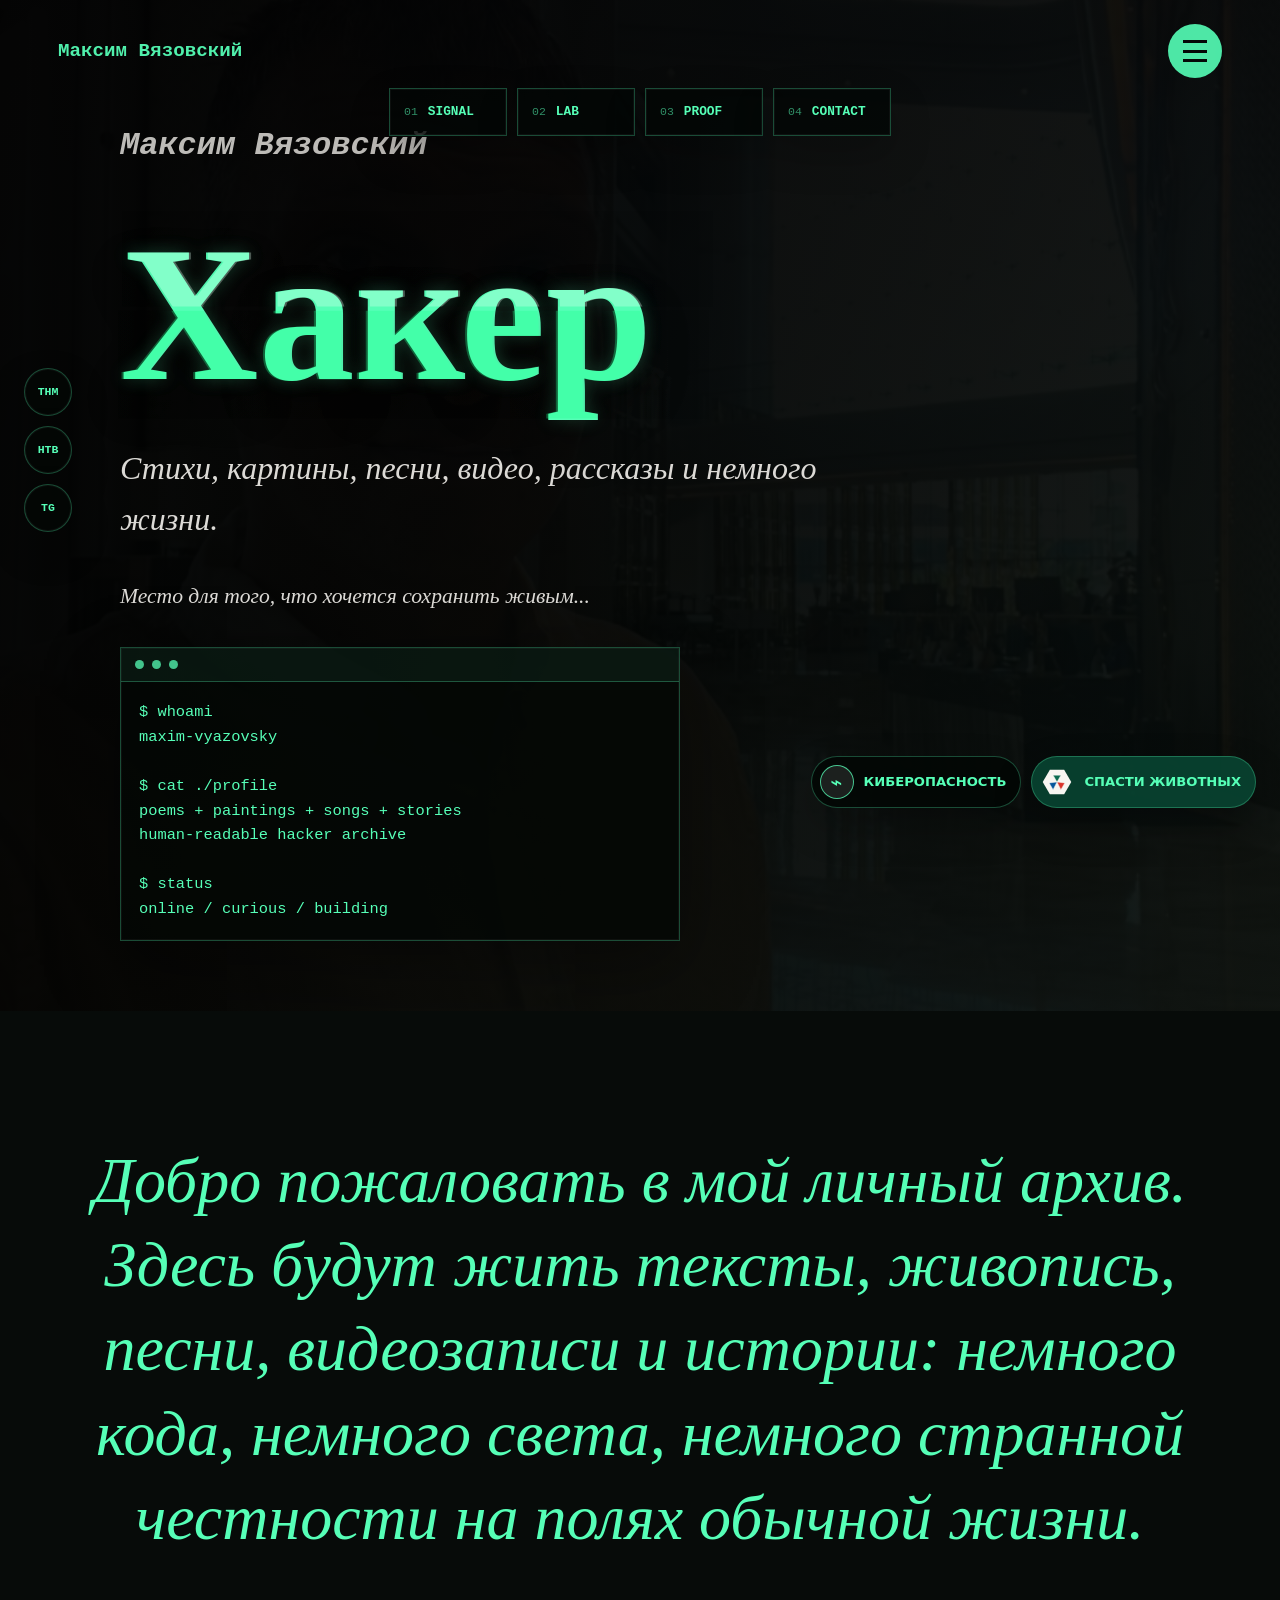
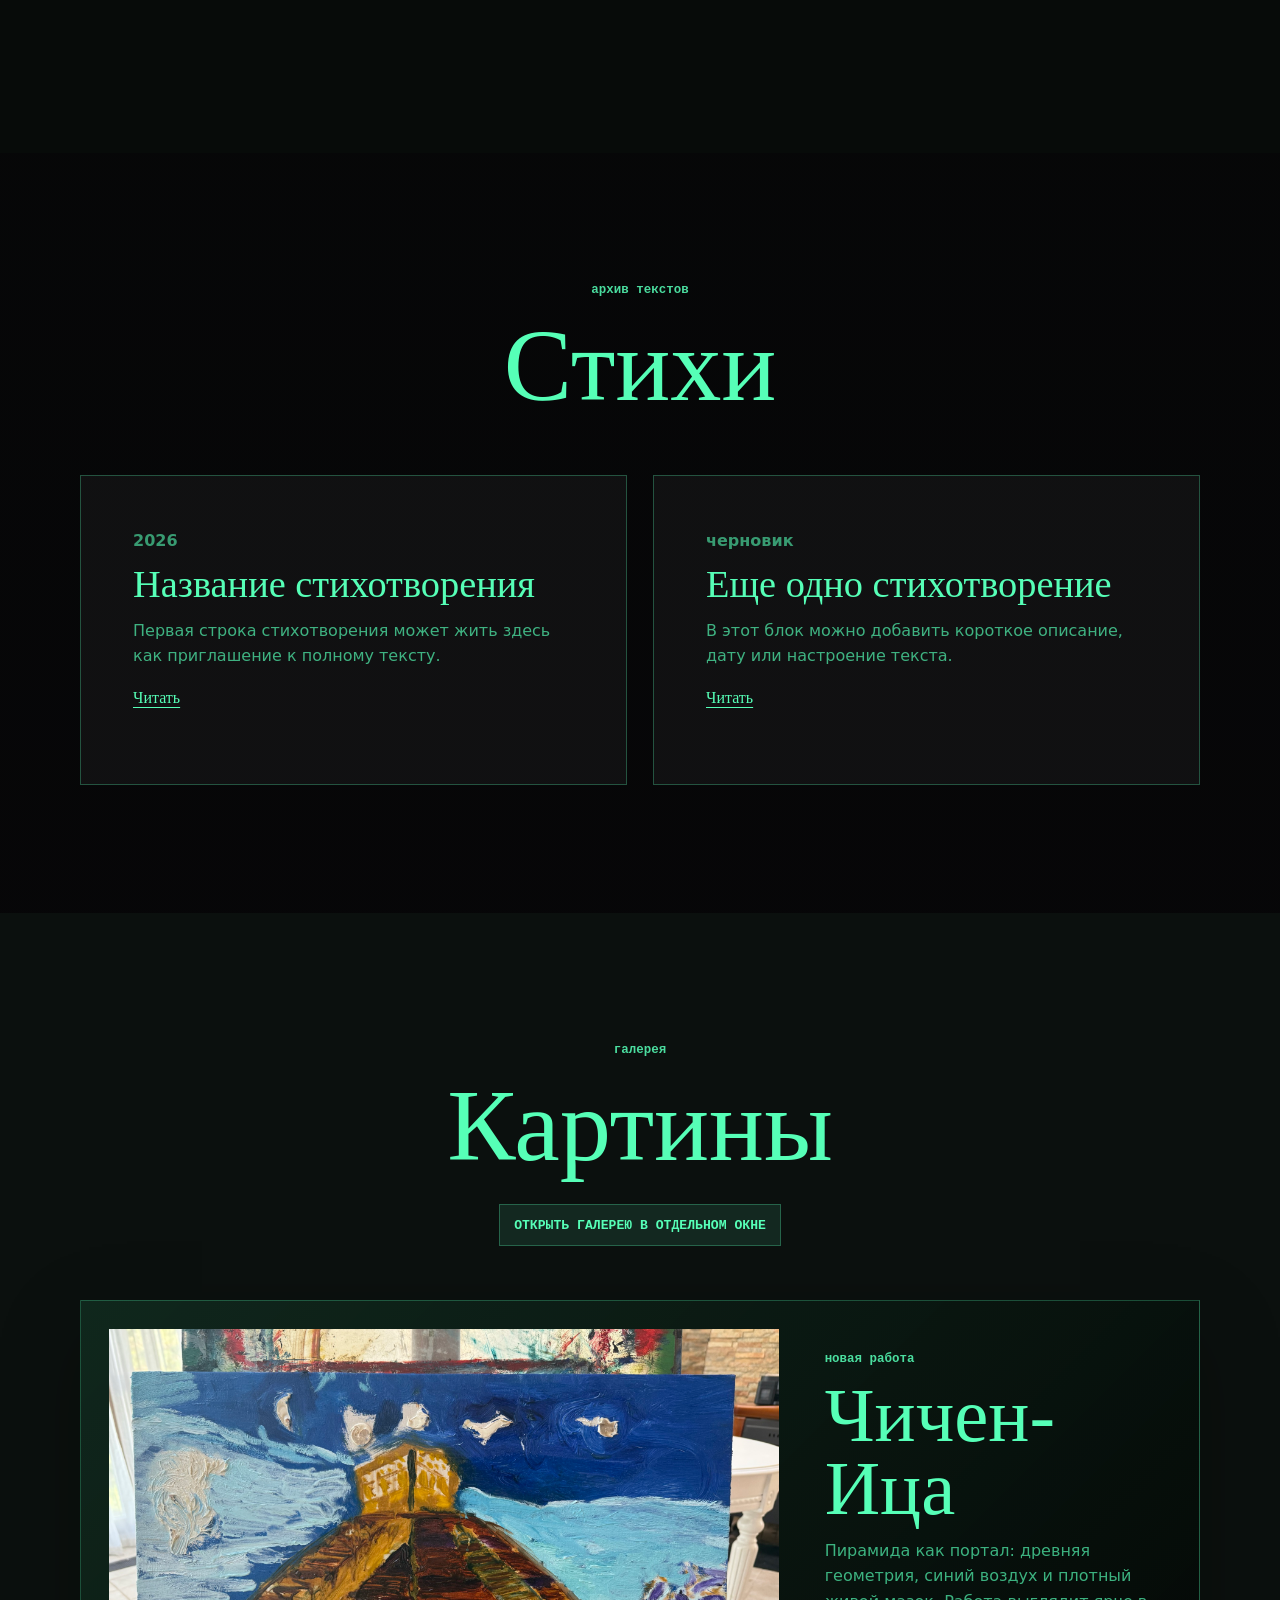
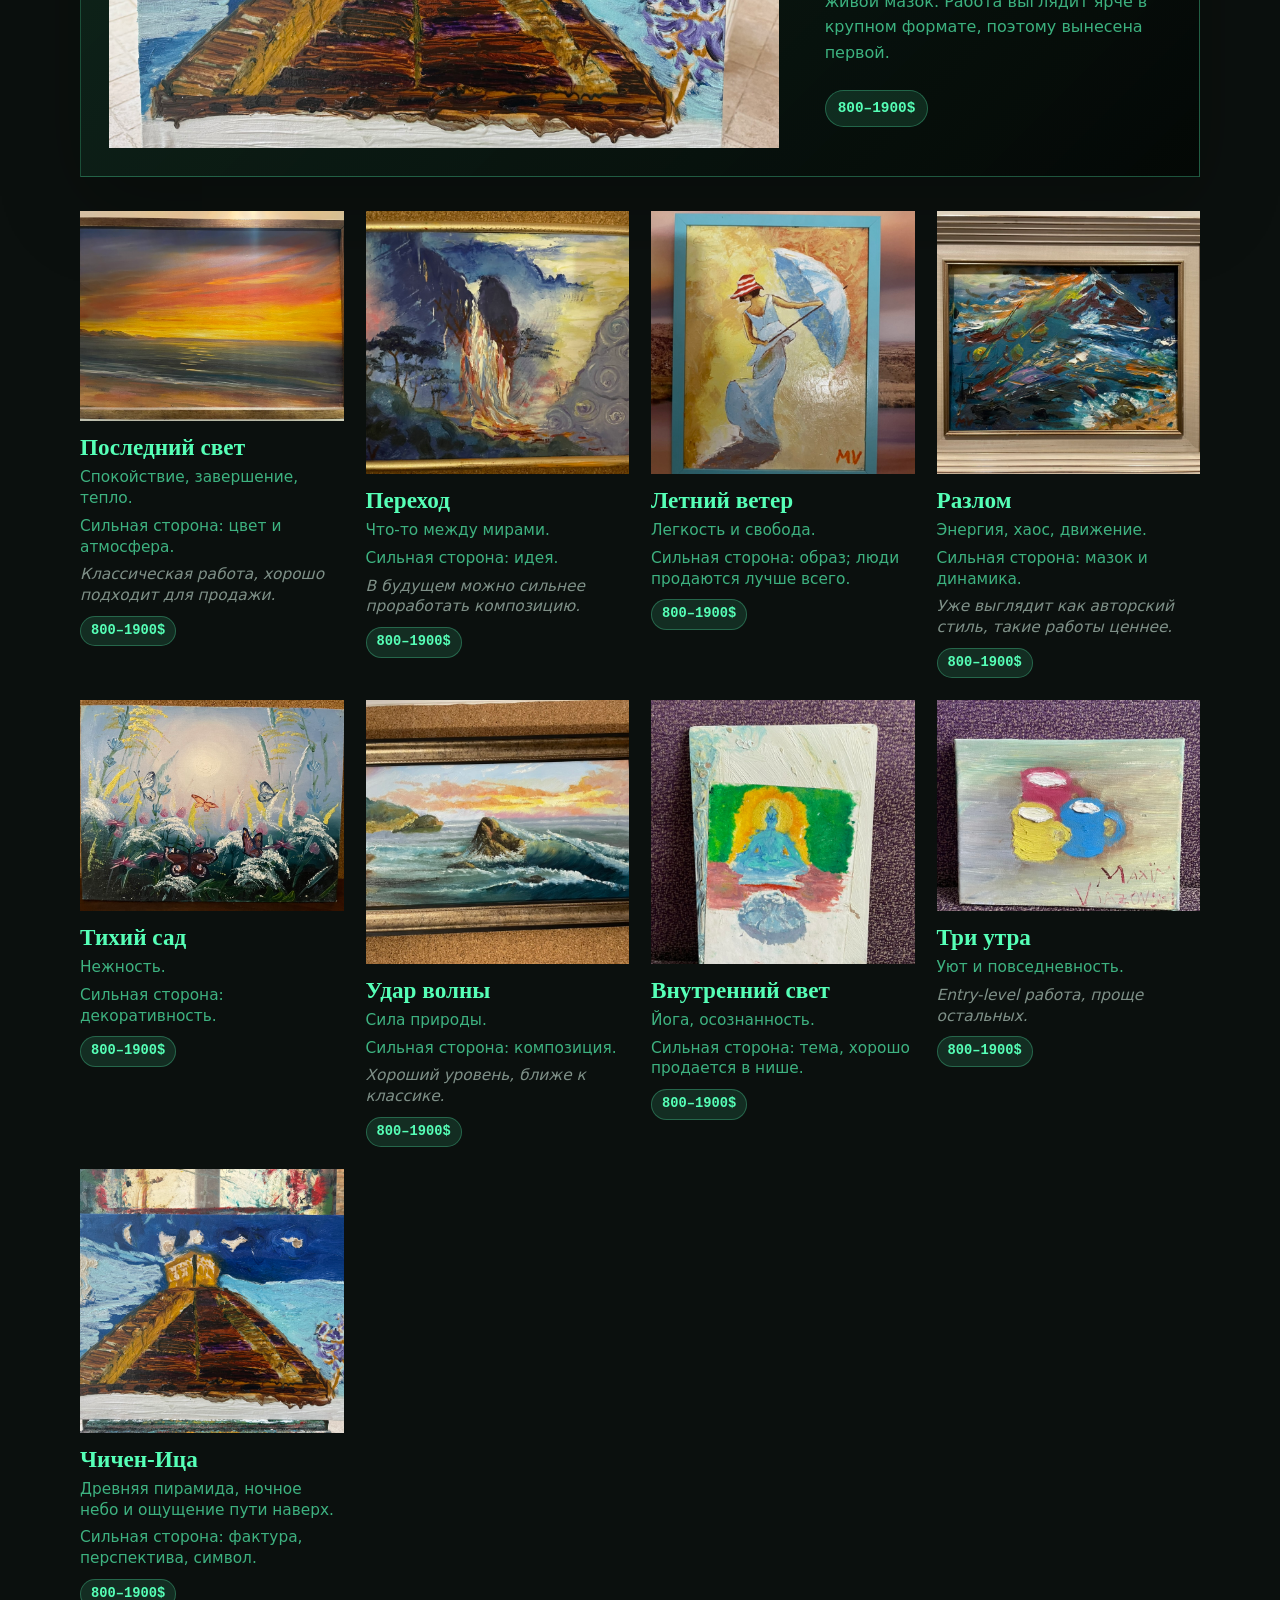
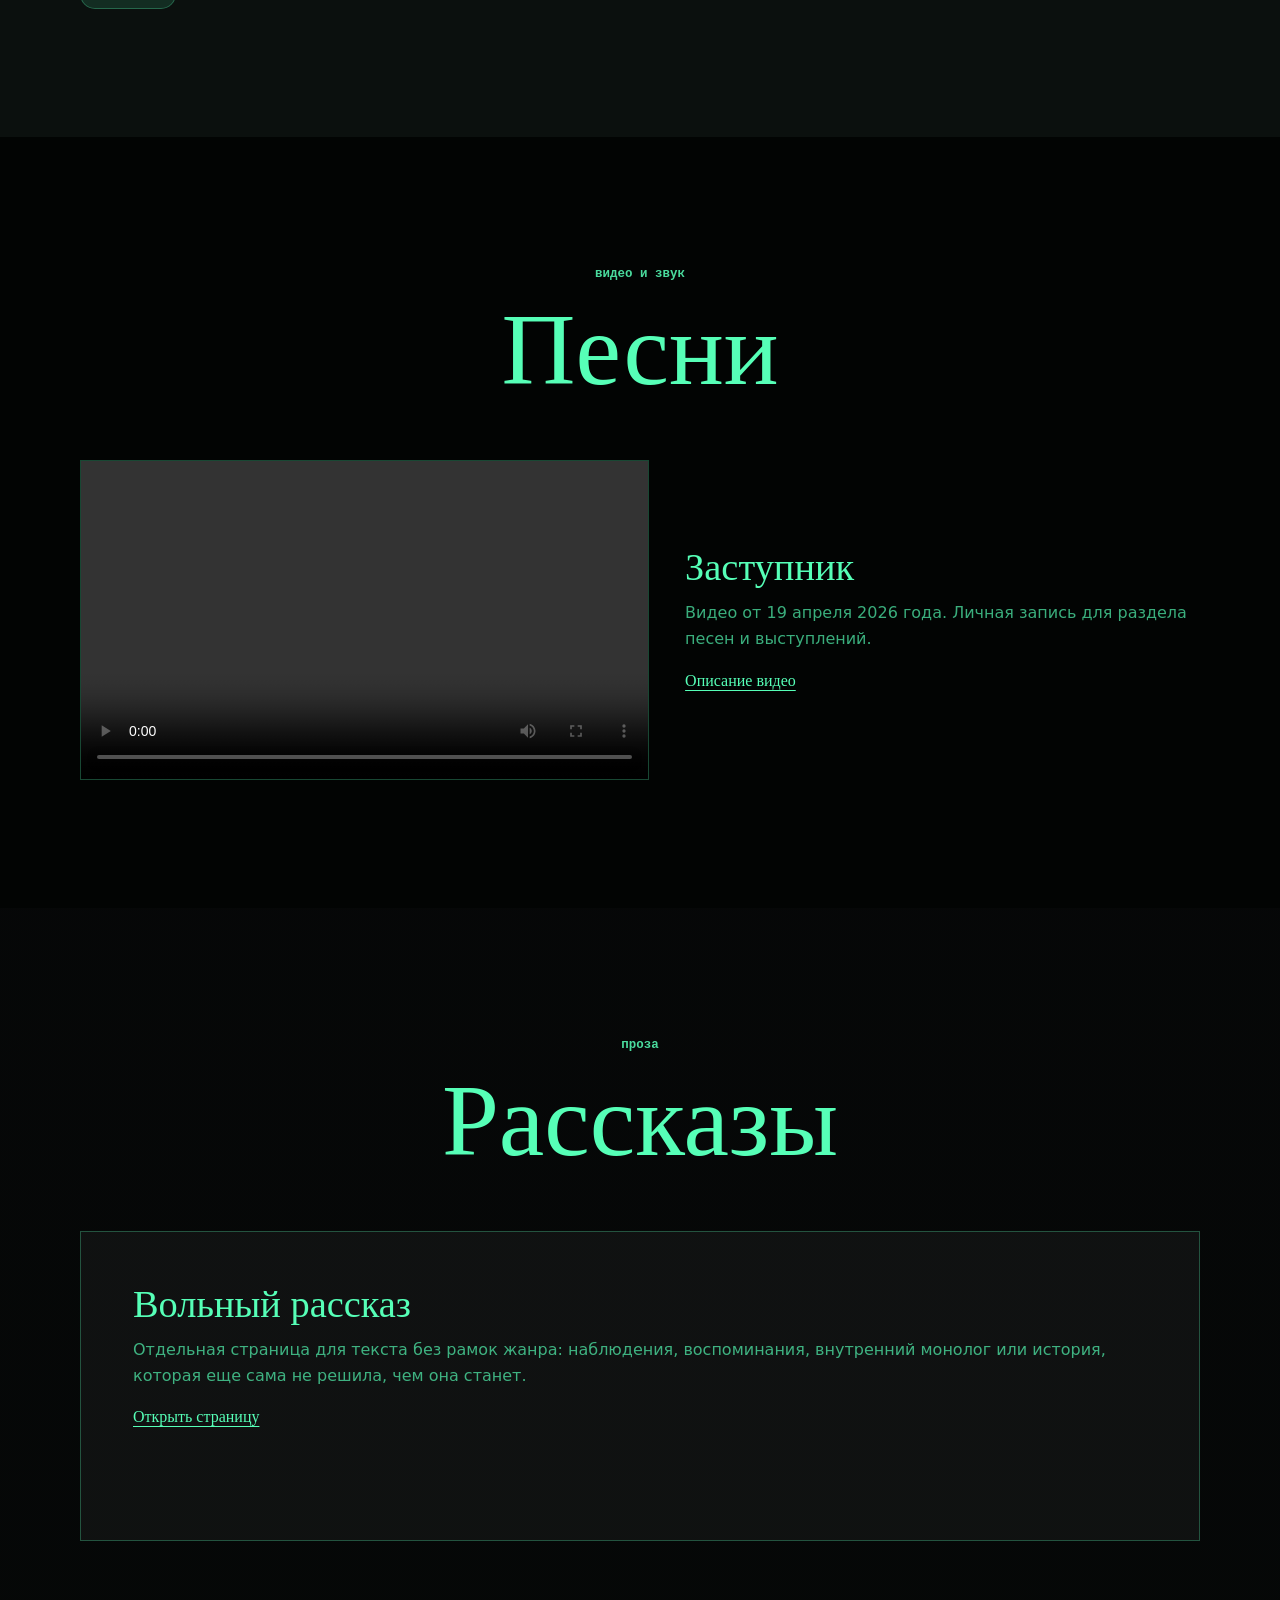
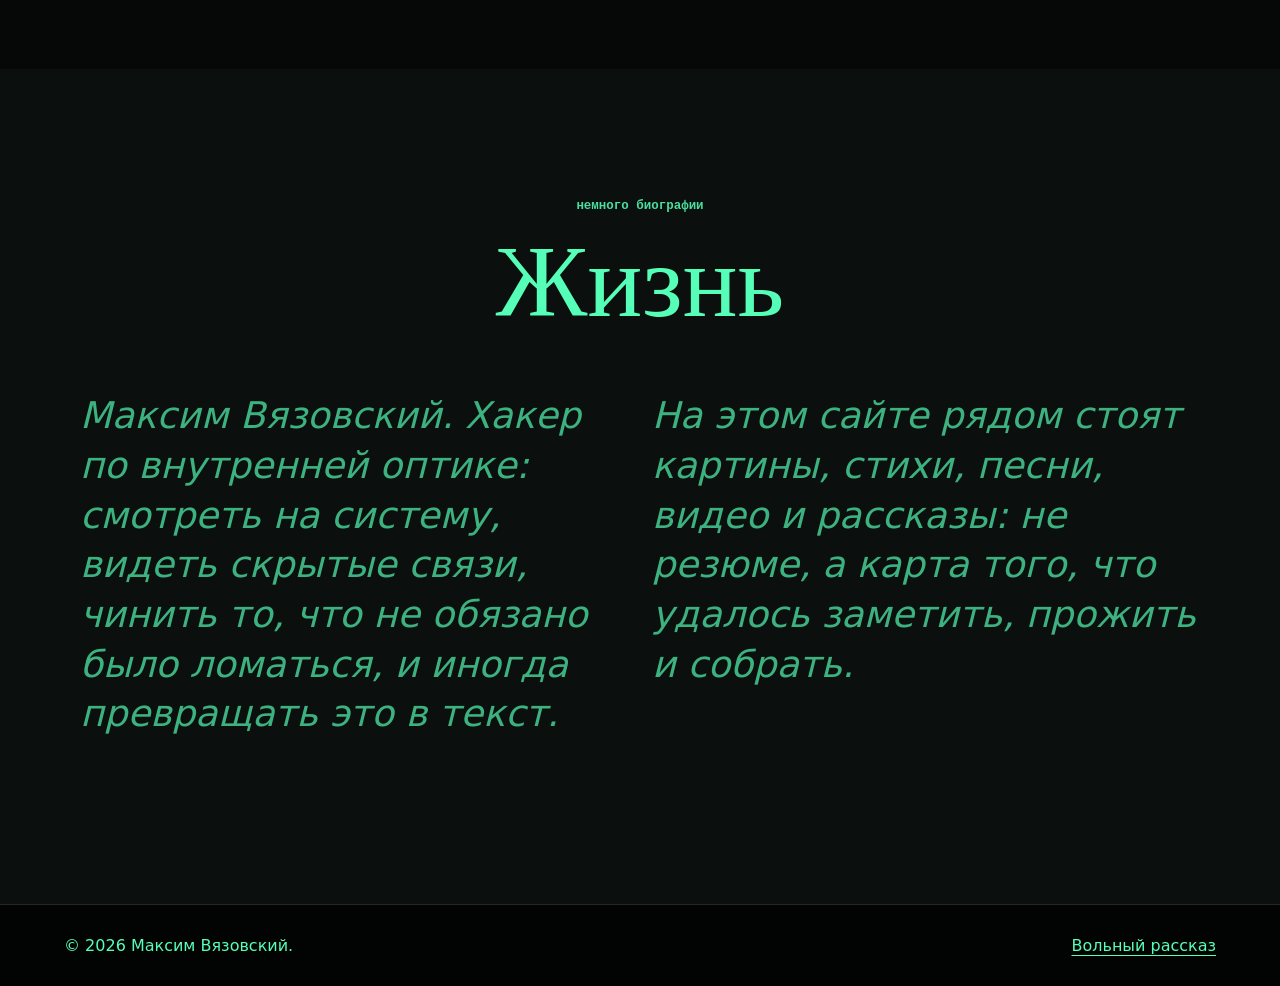
==== commit 53878c67: "Improve gallery and add Chichen Itza" ====
--- a/index.html
+++ b/index.html
@@ -159,82 +159,112 @@
         <div class="section-heading">
           <p class="eyebrow">галерея</p>
           <h2>Картины</h2>
-        </div>
+          <a class="gallery-open" href="gallery.html" target="_blank" rel="noopener">
+            Открыть галерею в отдельном окне
+          </a>
+        </div>
+        <article class="featured-art">
+          <a href="gallery.html#chichen-itza" target="_blank" rel="noopener">
+            <img
+              src="assets/photos/chichen-itza.jpeg"
+              alt="Картина Чичен-Ица с пирамидой под синим небом"
+            />
+          </a>
+          <div>
+            <p class="eyebrow">новая работа</p>
+            <h3>Чичен-Ица</h3>
+            <p>
+              Пирамида как портал: древняя геометрия, синий воздух и плотный
+              живой мазок. Работа выглядит ярче в крупном формате, поэтому
+              вынесена первой.
+            </p>
+            <b>800–1900$</b>
+          </div>
+        </article>
         <div class="gallery">
-          <figure>
+          <figure id="posledniy-svet">
             <img src="assets/photos/sunset-sea.jpeg" alt="Картина с морем и закатом" />
             <figcaption>
               <strong>Последний свет</strong>
               <span>Спокойствие, завершение, тепло.</span>
               <span>Сильная сторона: цвет и атмосфера.</span>
               <em>Классическая работа, хорошо подходит для продажи.</em>
-              <b>800–900$</b>
-            </figcaption>
-          </figure>
-          <figure>
+              <b>800–1900$</b>
+            </figcaption>
+          </figure>
+          <figure id="perehod">
             <img src="assets/photos/waterfall.jpeg" alt="Картина с водопадом" />
             <figcaption>
               <strong>Переход</strong>
               <span>Что-то между мирами.</span>
               <span>Сильная сторона: идея.</span>
               <em>В будущем можно сильнее проработать композицию.</em>
-              <b>800–900$</b>
-            </figcaption>
-          </figure>
-          <figure>
+              <b>800–1900$</b>
+            </figcaption>
+          </figure>
+          <figure id="letniy-veter">
             <img src="assets/photos/umbrella-woman.jpeg" alt="Картина с женщиной и зонтом" />
             <figcaption>
               <strong>Летний ветер</strong>
               <span>Легкость и свобода.</span>
               <span>Сильная сторона: образ; люди продаются лучше всего.</span>
-              <b>800–900$</b>
-            </figcaption>
-          </figure>
-          <figure>
+              <b>800–1900$</b>
+            </figcaption>
+          </figure>
+          <figure id="razlom">
             <img src="assets/photos/sea-mountain.jpeg" alt="Картина с морем и горой" />
             <figcaption>
               <strong>Разлом</strong>
               <span>Энергия, хаос, движение.</span>
               <span>Сильная сторона: мазок и динамика.</span>
               <em>Уже выглядит как авторский стиль, такие работы ценнее.</em>
-              <b>800–900$</b>
-            </figcaption>
-          </figure>
-          <figure>
+              <b>800–1900$</b>
+            </figcaption>
+          </figure>
+          <figure id="tihiy-sad">
             <img src="assets/photos/butterflies.jpeg" alt="Картина с цветами и бабочками" />
             <figcaption>
               <strong>Тихий сад</strong>
               <span>Нежность.</span>
               <span>Сильная сторона: декоративность.</span>
-              <b>800–900$</b>
-            </figcaption>
-          </figure>
-          <figure>
+              <b>800–1900$</b>
+            </figcaption>
+          </figure>
+          <figure id="udar-volny">
             <img src="assets/photos/rocky-wave.jpeg" alt="Картина с волной и скалами" />
             <figcaption>
               <strong>Удар волны</strong>
               <span>Сила природы.</span>
               <span>Сильная сторона: композиция.</span>
               <em>Хороший уровень, ближе к классике.</em>
-              <b>800–900$</b>
-            </figcaption>
-          </figure>
-          <figure>
+              <b>800–1900$</b>
+            </figcaption>
+          </figure>
+          <figure id="vnutrenniy-svet">
             <img src="assets/photos/blue-meditation.jpeg" alt="Картина с сидящей синей фигурой" />
             <figcaption>
               <strong>Внутренний свет</strong>
               <span>Йога, осознанность.</span>
               <span>Сильная сторона: тема, хорошо продается в нише.</span>
-              <b>800–900$</b>
-            </figcaption>
-          </figure>
-          <figure>
+              <b>800–1900$</b>
+            </figcaption>
+          </figure>
+          <figure id="tri-utra">
             <img src="assets/photos/cups.jpeg" alt="Картина с тремя кружками" />
             <figcaption>
               <strong>Три утра</strong>
               <span>Уют и повседневность.</span>
               <em>Entry-level работа, проще остальных.</em>
-              <b>800–900$</b>
+              <b>800–1900$</b>
+            </figcaption>
+          </figure>
+          <figure id="chichen-itza">
+            <img src="assets/photos/chichen-itza.jpeg" alt="Картина Чичен-Ица" />
+            <figcaption>
+              <strong>Чичен-Ица</strong>
+              <span>Древняя пирамида, ночное небо и ощущение пути наверх.</span>
+              <span>Сильная сторона: фактура, перспектива, символ.</span>
+              <b>800–1900$</b>
             </figcaption>
           </figure>
         </div>
--- a/styles.css
+++ b/styles.css
@@ -526,6 +526,7 @@
 .intro p,
 .section-heading,
 .poem-list,
+.featured-art,
 .gallery,
 .video-panel,
 .story-grid,
@@ -539,6 +540,27 @@
   text-align: center;
 }
 
+.gallery-open {
+  display: inline-flex;
+  align-items: center;
+  min-height: 42px;
+  margin-top: 22px;
+  padding: 9px 14px;
+  border: 1px solid var(--line);
+  background: rgba(86, 255, 183, 0.1);
+  color: var(--terminal);
+  font-family:
+    "SFMono-Regular", Consolas, "Liberation Mono", Menlo, monospace;
+  font-size: 0.82rem;
+  font-weight: 800;
+  text-decoration: none;
+  text-transform: uppercase;
+}
+
+.gallery-open:hover {
+  background: rgba(86, 255, 183, 0.18);
+}
+
 .muted {
   background: #0b100e;
 }
@@ -576,8 +598,45 @@
 
 .gallery {
   display: grid;
-  grid-template-columns: repeat(3, minmax(0, 1fr));
+  grid-template-columns: repeat(4, minmax(0, 1fr));
   gap: 22px;
+}
+
+.featured-art {
+  display: grid;
+  grid-template-columns: minmax(0, 1.45fr) minmax(280px, 0.75fr);
+  gap: clamp(22px, 4vw, 46px);
+  align-items: center;
+  margin-bottom: 34px;
+  padding: clamp(18px, 3vw, 28px);
+  border: 1px solid var(--line);
+  background:
+    linear-gradient(135deg, rgba(86, 255, 183, 0.12), rgba(3, 7, 5, 0.82)),
+    rgba(3, 7, 5, 0.68);
+  box-shadow: 0 28px 80px rgba(0, 0, 0, 0.24);
+}
+
+.featured-art a {
+  display: block;
+}
+
+.featured-art img {
+  width: 100%;
+  display: block;
+  aspect-ratio: 16 / 10;
+  object-fit: cover;
+}
+
+.featured-art h3 {
+  font-size: clamp(2.8rem, 6vw, 6rem);
+  line-height: 0.95;
+}
+
+.featured-art p:not(.eyebrow) {
+  color: var(--muted);
+  font-family:
+    Inter, ui-sans-serif, system-ui, -apple-system, BlinkMacSystemFont, "Segoe UI",
+    sans-serif;
 }
 
 figure {
@@ -586,10 +645,10 @@
 
 figure img {
   width: 100%;
-  height: 100%;
   display: block;
-  aspect-ratio: 4 / 5;
+  aspect-ratio: 1 / 1;
   object-fit: cover;
+  background: #020403;
 }
 
 .gallery figure:nth-child(1) img,
@@ -635,6 +694,21 @@
     "SFMono-Regular", Consolas, "Liberation Mono", Menlo, monospace;
   font-size: 0.86rem;
   letter-spacing: 0;
+}
+
+.featured-art b,
+.gallery-feature b {
+  width: fit-content;
+  display: inline-flex;
+  margin-top: 8px;
+  padding: 6px 12px;
+  border: 1px solid var(--line);
+  border-radius: 999px;
+  background: rgba(86, 255, 183, 0.12);
+  color: var(--terminal);
+  font-family:
+    "SFMono-Regular", Consolas, "Liberation Mono", Menlo, monospace;
+  font-size: 0.9rem;
 }
 
 .art-placeholder {
@@ -861,6 +935,210 @@
   grid-column: 1 / -1;
 }
 
+.writeup-section {
+  width: min(1120px, 100%);
+  margin: clamp(64px, 10vw, 120px) auto 0;
+}
+
+.writeup-list {
+  display: grid;
+  grid-template-columns: repeat(2, minmax(0, 1fr));
+  gap: 18px;
+}
+
+.writeup-card {
+  min-height: 300px;
+  padding: clamp(24px, 4vw, 42px);
+  border: 1px solid var(--line);
+  background:
+    linear-gradient(180deg, rgba(86, 255, 183, 0.12), rgba(3, 7, 5, 0.74)),
+    rgba(3, 7, 5, 0.7);
+}
+
+.writeup-card h3 {
+  font-size: clamp(2.5rem, 6vw, 5.4rem);
+  line-height: 0.95;
+}
+
+.writeup-card p,
+.writeup-article p,
+.writeup-article li {
+  color: var(--muted);
+  font-family:
+    Inter, ui-sans-serif, system-ui, -apple-system, BlinkMacSystemFont, "Segoe UI",
+    sans-serif;
+}
+
+.writeup-card a,
+.writeup-back {
+  display: inline-flex;
+  align-items: center;
+  min-height: 42px;
+  margin-top: 14px;
+  padding: 9px 14px;
+  border: 1px solid var(--line);
+  background: rgba(86, 255, 183, 0.1);
+  color: var(--terminal);
+  font-family:
+    "SFMono-Regular", Consolas, "Liberation Mono", Menlo, monospace;
+  font-size: 0.82rem;
+  font-weight: 800;
+  text-decoration: none;
+  text-transform: uppercase;
+}
+
+.writeup-card a:hover,
+.writeup-back:hover {
+  background: rgba(86, 255, 183, 0.18);
+}
+
+.writeup-main {
+  position: relative;
+  z-index: 2;
+  padding: 170px clamp(18px, 5vw, 64px) 90px;
+}
+
+.writeup-article {
+  width: min(940px, 100%);
+  margin-inline: auto;
+}
+
+.writeup-article h1 {
+  margin: 22px 0 26px;
+  font-size: clamp(4.2rem, 12vw, 9rem);
+}
+
+.writeup-lead {
+  font-size: clamp(1.2rem, 2.4vw, 1.7rem);
+  line-height: 1.45;
+}
+
+.writeup-meta {
+  display: flex;
+  flex-wrap: wrap;
+  gap: 10px;
+  margin: 30px 0 clamp(44px, 8vw, 76px);
+}
+
+.writeup-meta span {
+  padding: 7px 11px;
+  border: 1px solid var(--line);
+  background: rgba(86, 255, 183, 0.08);
+  color: var(--terminal);
+  font-family:
+    "SFMono-Regular", Consolas, "Liberation Mono", Menlo, monospace;
+  font-size: 0.78rem;
+}
+
+.writeup-article section {
+  padding: 30px 0;
+  border-top: 1px solid var(--line);
+}
+
+.writeup-article h2 {
+  margin: 0 0 16px;
+  font-size: clamp(2rem, 4vw, 3.6rem);
+  text-align: left;
+}
+
+.writeup-article pre {
+  overflow-x: auto;
+  margin: 22px 0 0;
+  padding: 16px;
+  border: 1px solid var(--line);
+  background: rgba(3, 7, 5, 0.84);
+  color: var(--terminal);
+}
+
+.writeup-article code {
+  font-family:
+    "SFMono-Regular", Consolas, "Liberation Mono", Menlo, monospace;
+}
+
+.gallery-main {
+  position: relative;
+  z-index: 2;
+  padding: 160px clamp(18px, 5vw, 64px) 90px;
+}
+
+.gallery-hero {
+  width: min(1120px, 100%);
+  margin: 0 auto clamp(42px, 8vw, 82px);
+  padding-top: clamp(28px, 6vw, 84px);
+  text-align: center;
+}
+
+.gallery-hero h1 {
+  margin: 20px auto 22px;
+  font-size: clamp(4.6rem, 13vw, 11rem);
+}
+
+.gallery-hero p:not(.eyebrow) {
+  width: min(760px, 100%);
+  margin-inline: auto;
+  color: var(--muted);
+  font-family:
+    Inter, ui-sans-serif, system-ui, -apple-system, BlinkMacSystemFont, "Segoe UI",
+    sans-serif;
+  font-size: clamp(1.1rem, 2vw, 1.45rem);
+}
+
+.gallery-feature {
+  width: min(1180px, 100%);
+  margin: 0 auto clamp(34px, 6vw, 62px);
+  display: grid;
+  grid-template-columns: minmax(0, 1.55fr) minmax(280px, 0.8fr);
+  gap: clamp(22px, 4vw, 48px);
+  align-items: center;
+  padding: clamp(18px, 3vw, 30px);
+  border: 1px solid var(--line);
+  background:
+    linear-gradient(135deg, rgba(86, 255, 183, 0.12), rgba(3, 7, 5, 0.82)),
+    rgba(3, 7, 5, 0.72);
+}
+
+.gallery-feature img {
+  width: 100%;
+  display: block;
+  aspect-ratio: 16 / 10;
+  object-fit: cover;
+}
+
+.gallery-feature h2 {
+  margin-bottom: 18px;
+  font-size: clamp(3.2rem, 7vw, 7rem);
+  line-height: 0.95;
+  text-align: left;
+}
+
+.gallery-feature p:not(.eyebrow) {
+  color: var(--muted);
+  font-family:
+    Inter, ui-sans-serif, system-ui, -apple-system, BlinkMacSystemFont, "Segoe UI",
+    sans-serif;
+}
+
+.gallery-detail-grid {
+  width: min(1180px, 100%);
+  margin-inline: auto;
+  display: grid;
+  grid-template-columns: repeat(2, minmax(0, 1fr));
+  gap: clamp(22px, 4vw, 42px);
+}
+
+.gallery-detail-grid figure {
+  padding: 14px;
+  border: 1px solid var(--line);
+  background: rgba(3, 7, 5, 0.62);
+}
+
+.gallery-detail-grid img {
+  width: 100%;
+  display: block;
+  aspect-ratio: 16 / 11;
+  object-fit: cover;
+}
+
 @media (max-width: 760px) {
   .site-header {
     padding: 16px;
@@ -936,14 +1214,23 @@
 
   .poem-list,
   .gallery,
+  .featured-art,
   .video-panel,
   .story-grid,
   .life-text,
-  .terminal-grid {
+  .terminal-grid,
+  .writeup-list,
+  .gallery-feature,
+  .gallery-detail-grid {
     grid-template-columns: 1fr;
   }
 
   .terminal-main {
+    padding-top: 150px;
+  }
+
+  .writeup-main,
+  .gallery-main {
     padding-top: 150px;
   }
 
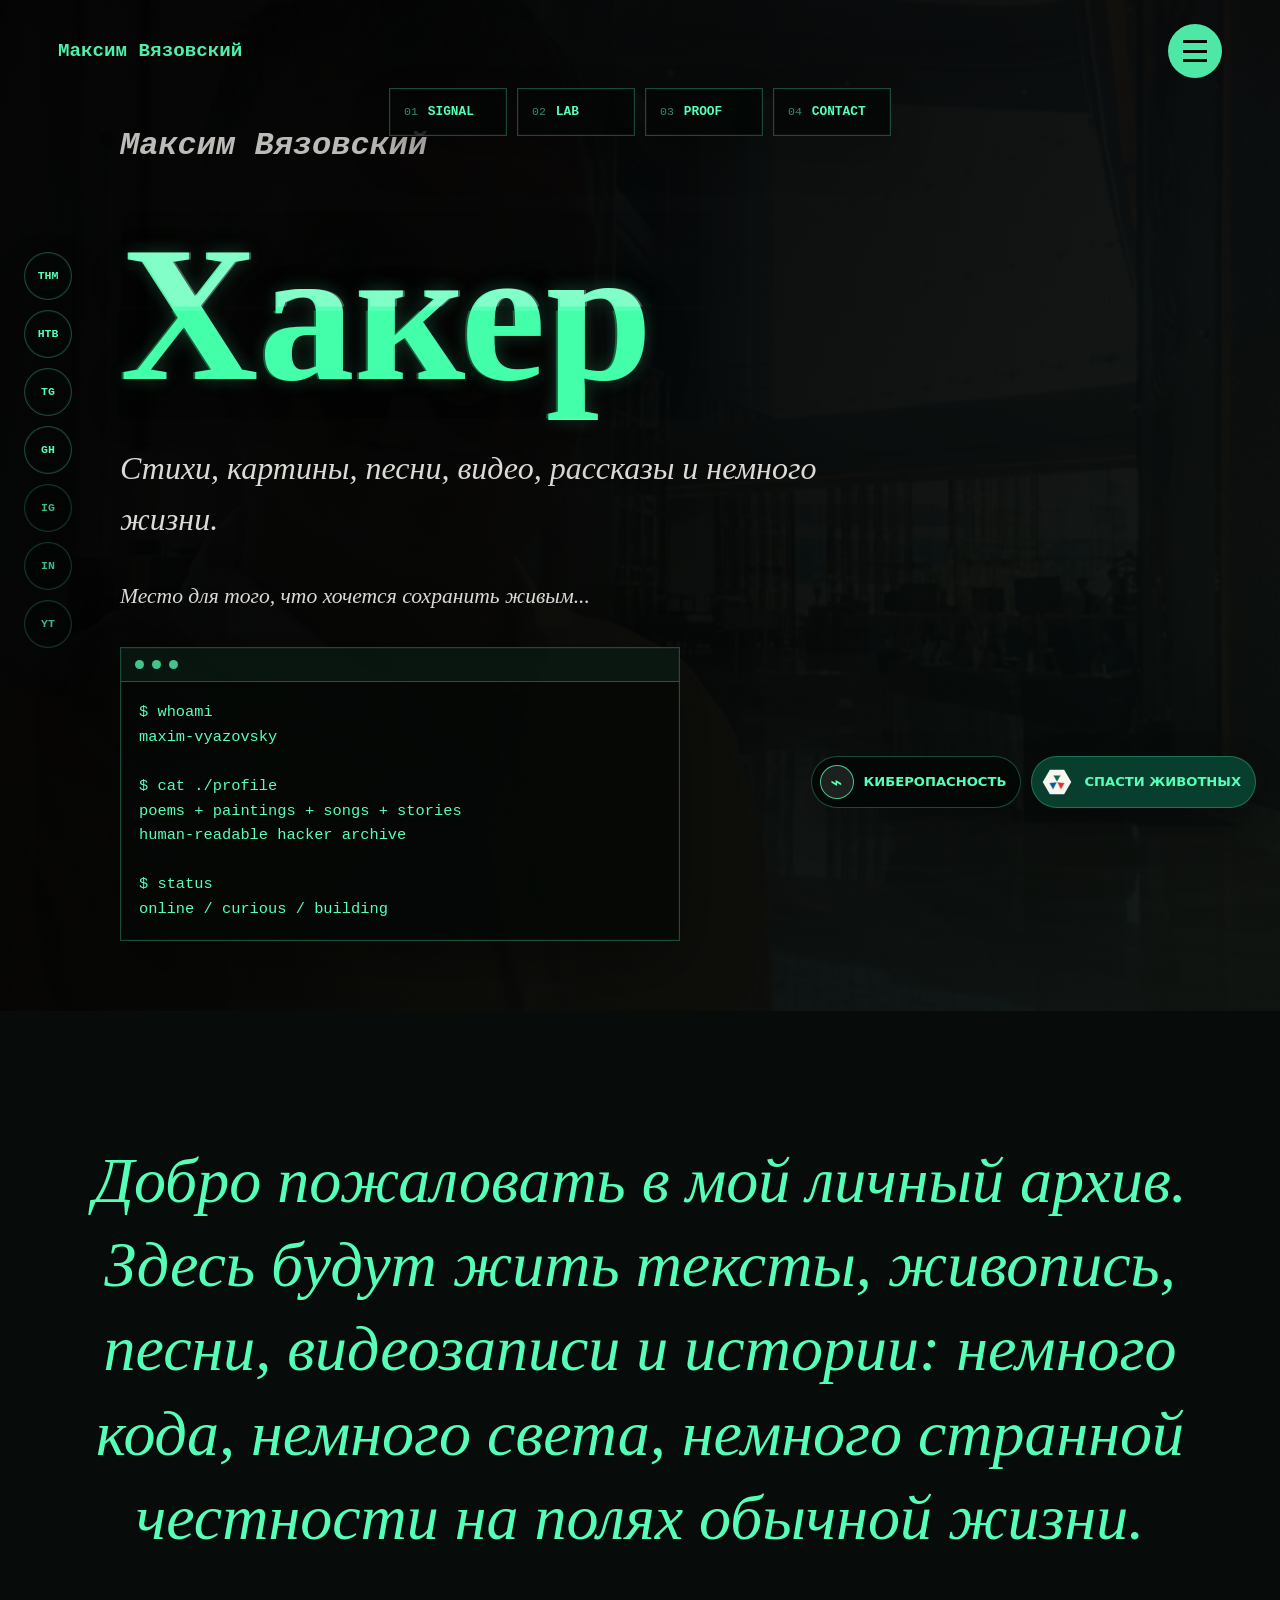
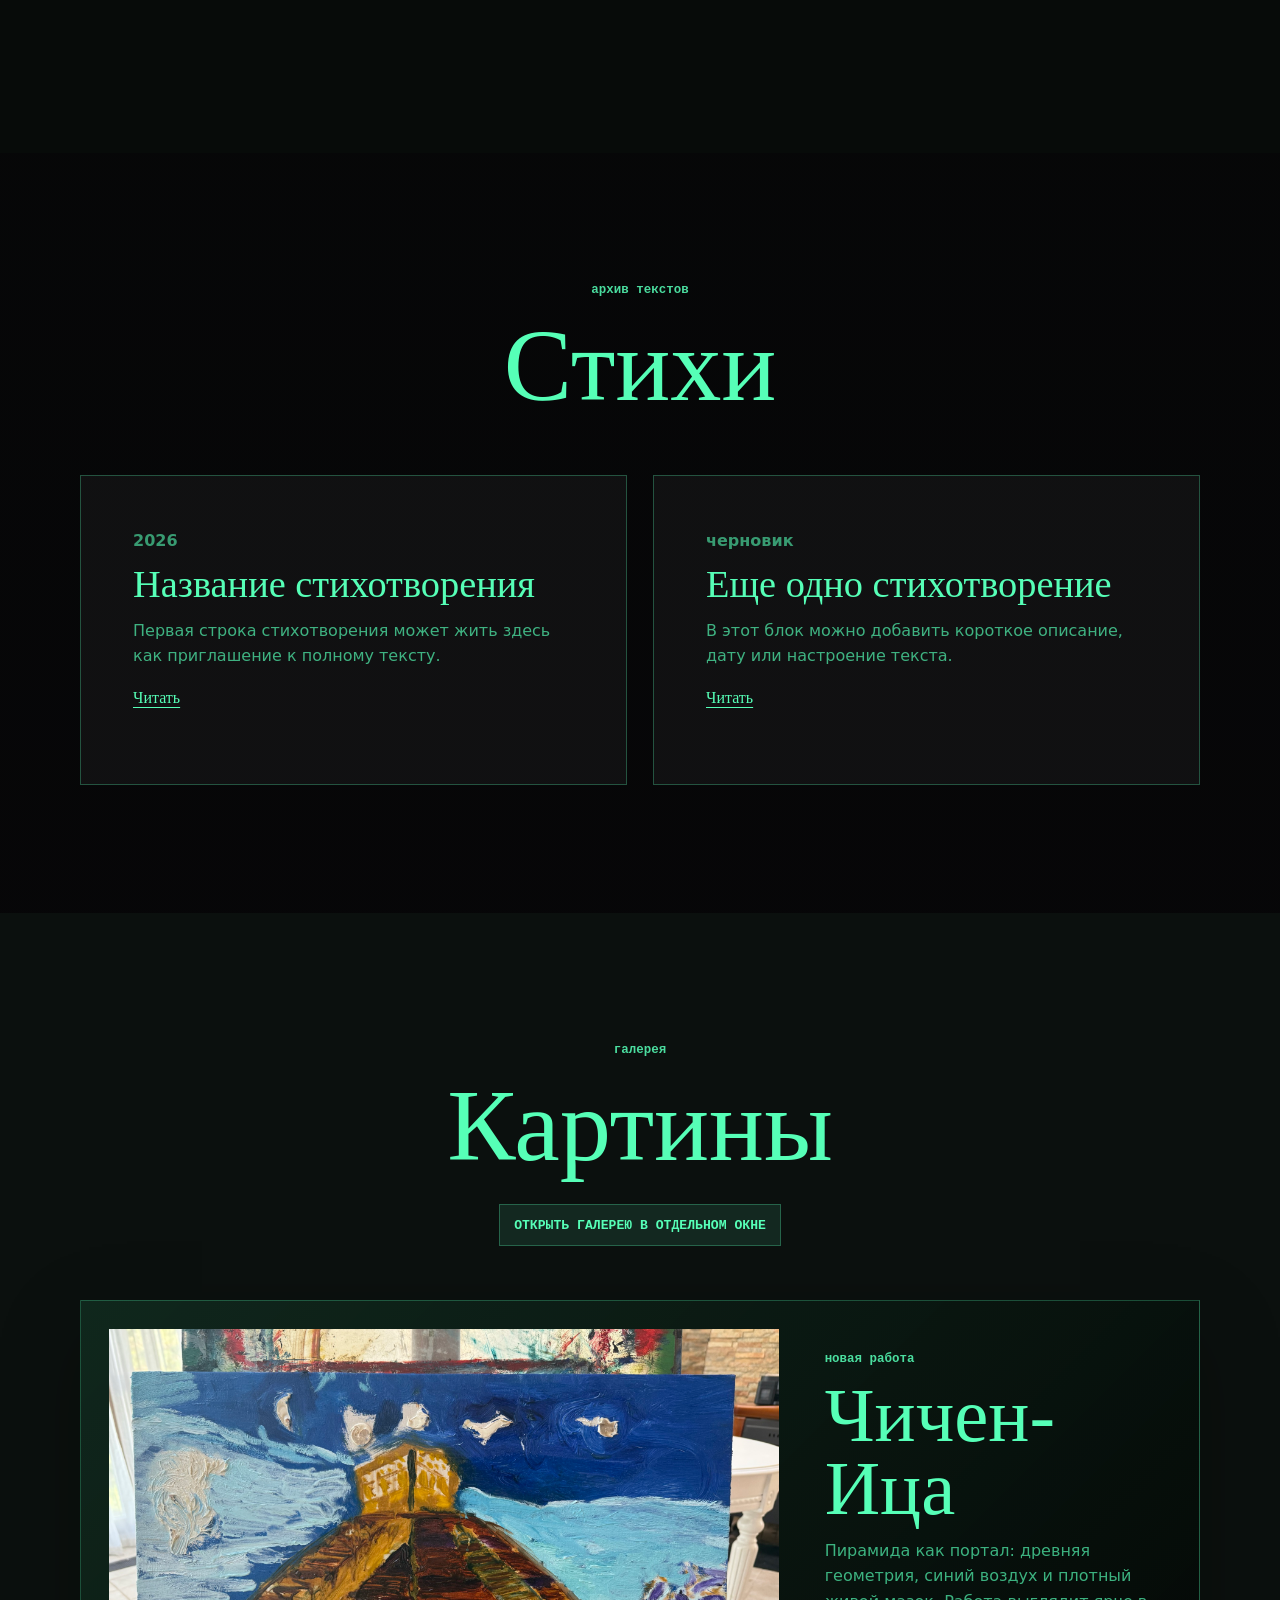
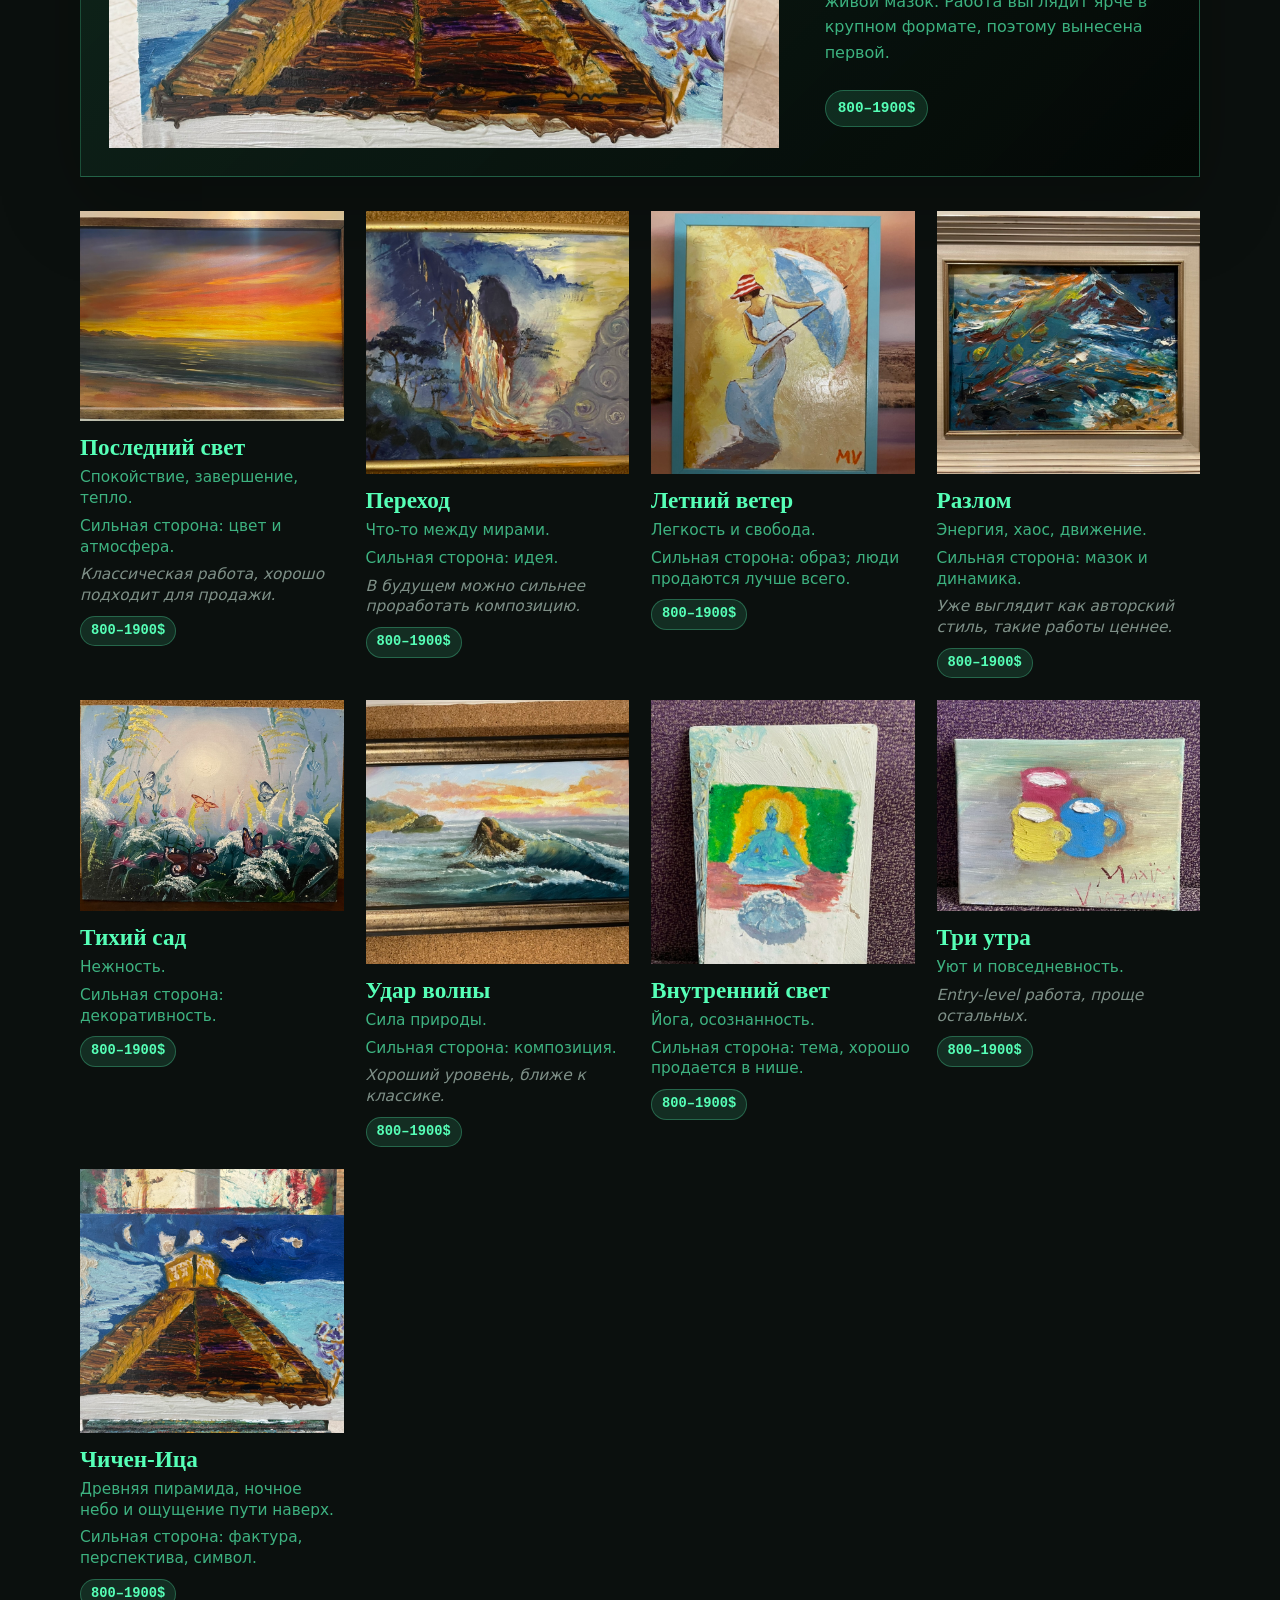
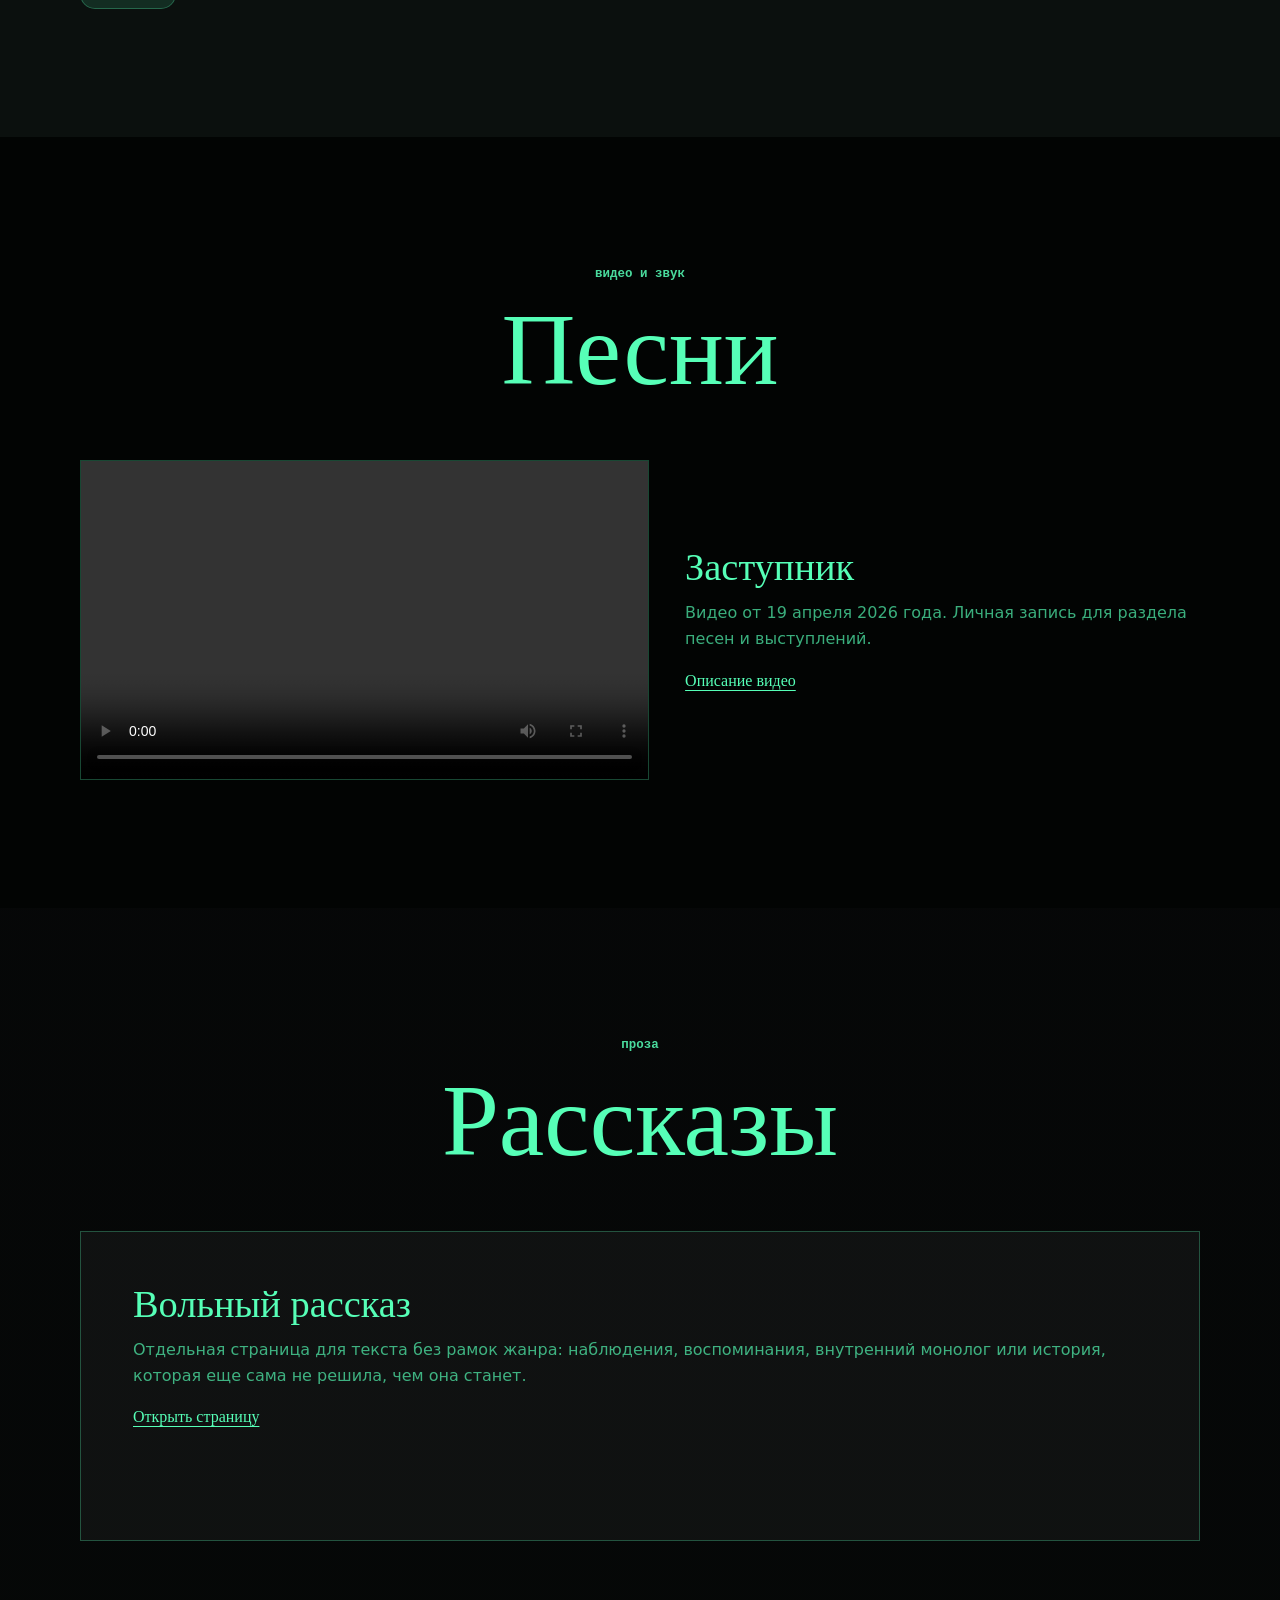
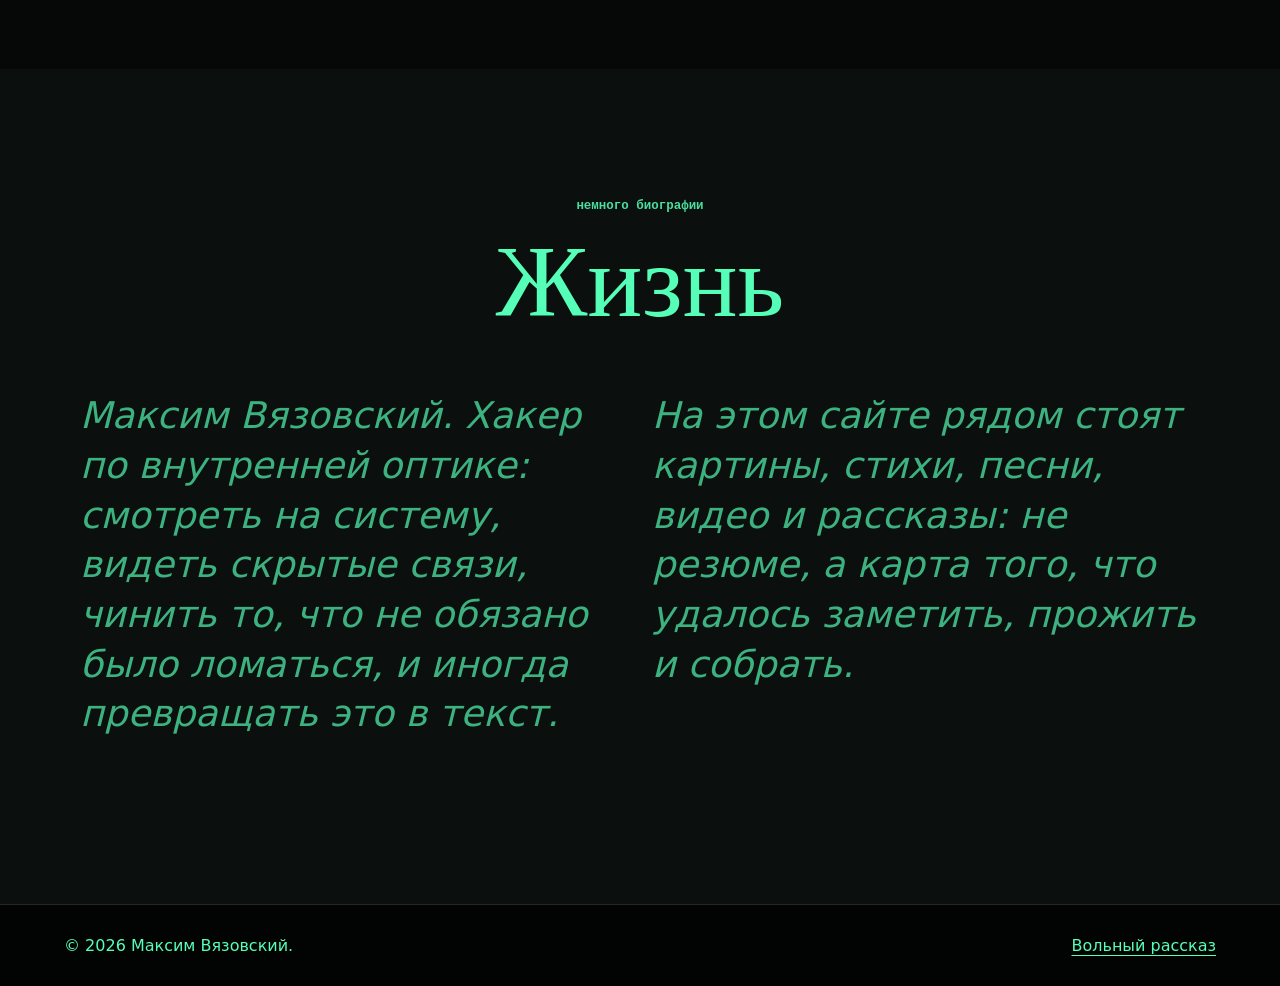
==== commit 0fb20994: "Add social media icons" ====
--- a/index.html
+++ b/index.html
@@ -70,6 +70,35 @@
       >
         TG
       </a>
+      <a
+        href="https://github.com/swabird"
+        target="_blank"
+        rel="noopener"
+        aria-label="GitHub профиль swabird"
+      >
+        GH
+      </a>
+      <span
+        class="social-placeholder"
+        aria-label="Instagram ссылка будет добавлена позже"
+        title="Instagram — ссылка будет добавлена позже"
+      >
+        IG
+      </span>
+      <span
+        class="social-placeholder"
+        aria-label="LinkedIn ссылка будет добавлена позже"
+        title="LinkedIn — ссылка будет добавлена позже"
+      >
+        IN
+      </span>
+      <span
+        class="social-placeholder"
+        aria-label="YouTube ссылка будет добавлена позже"
+        title="YouTube — ссылка будет добавлена позже"
+      >
+        YT
+      </span>
     </nav>
     <nav class="bottom-dock" aria-label="Быстрые страницы">
       <a href="signal.html">
--- a/styles.css
+++ b/styles.css
@@ -239,7 +239,8 @@
   transform: translateY(-50%);
 }
 
-.social-rail a {
+.social-rail a,
+.social-rail span {
   width: 48px;
   height: 48px;
   display: grid;
@@ -258,10 +259,16 @@
   text-decoration: none;
 }
 
-.social-rail a:hover {
+.social-rail a:hover,
+.social-rail span:hover {
   border-color: rgba(86, 255, 183, 0.72);
   background: rgba(86, 255, 183, 0.14);
   color: var(--white);
+}
+
+.social-placeholder {
+  cursor: default;
+  opacity: 0.72;
 }
 
 .bottom-dock {
@@ -1175,7 +1182,8 @@
     transform: none;
   }
 
-  .social-rail a {
+  .social-rail a,
+  .social-rail span {
     width: 38px;
     height: 38px;
     font-size: 0.62rem;
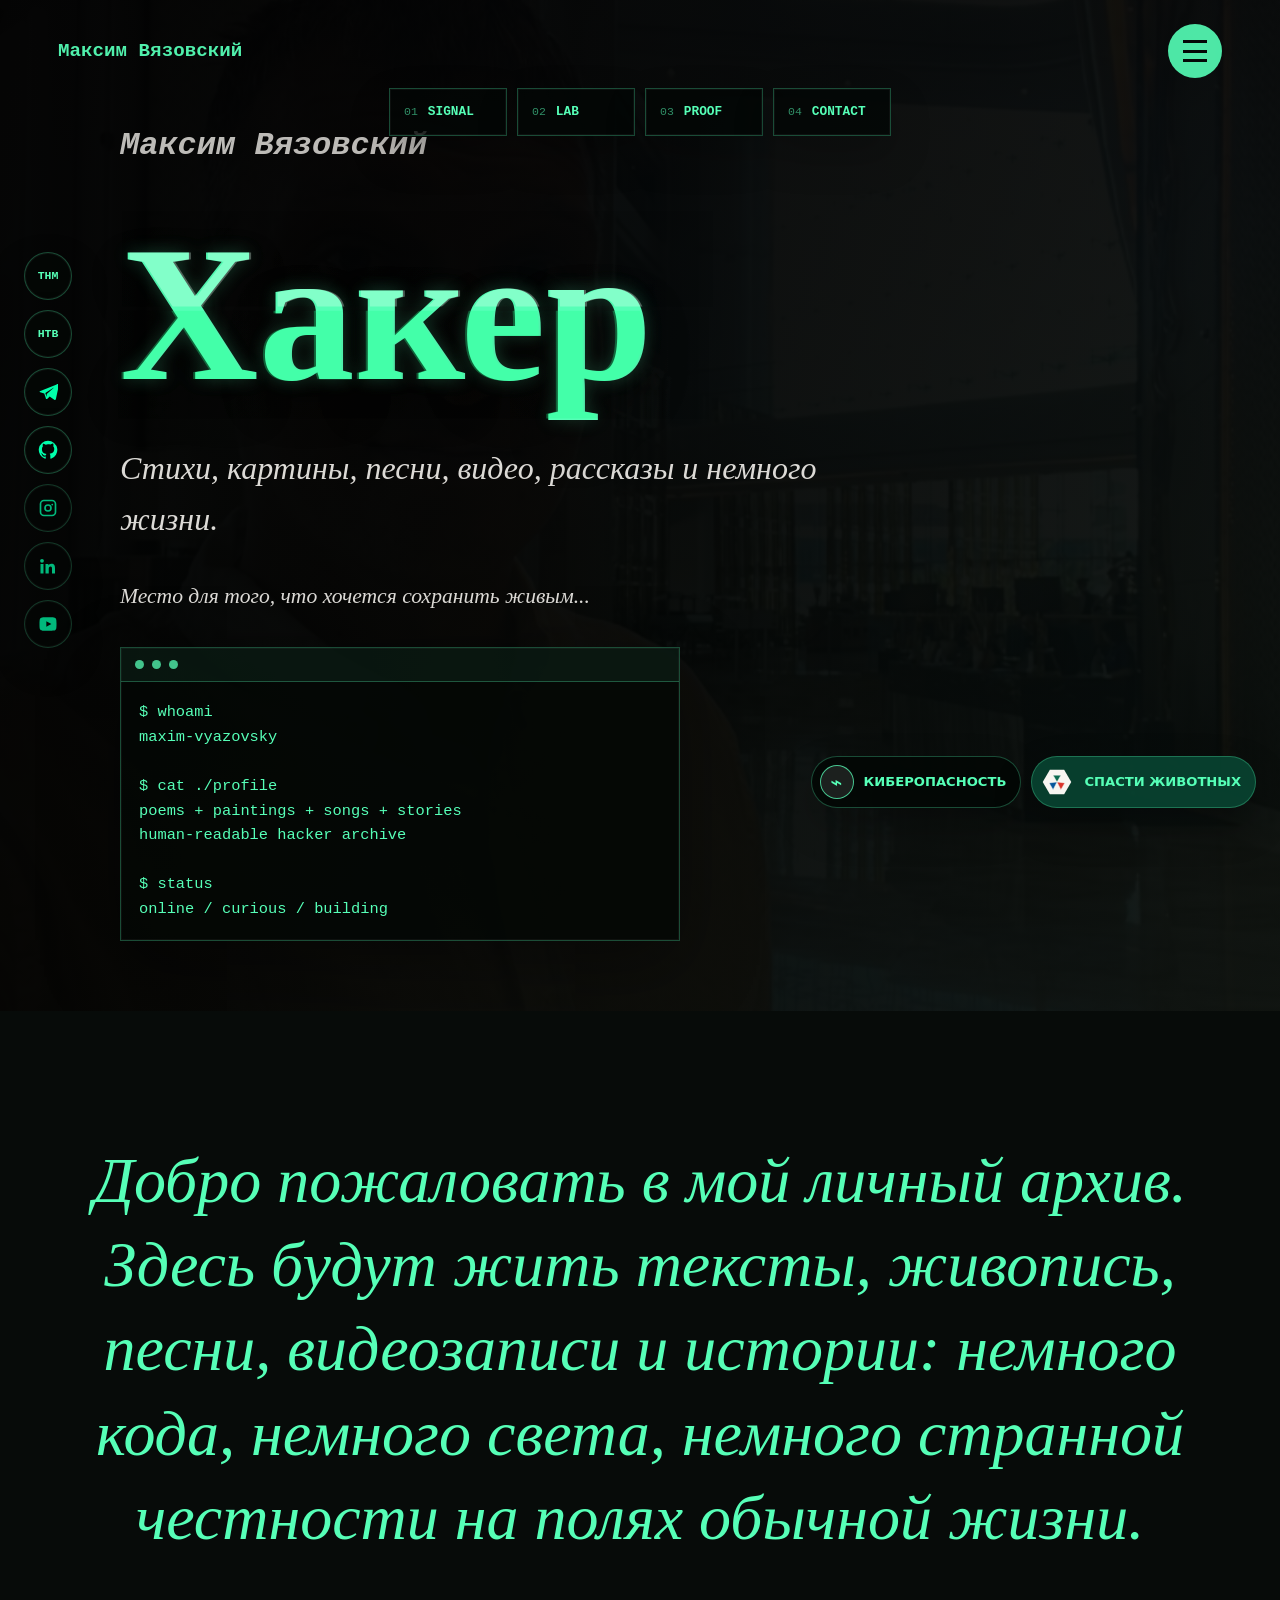
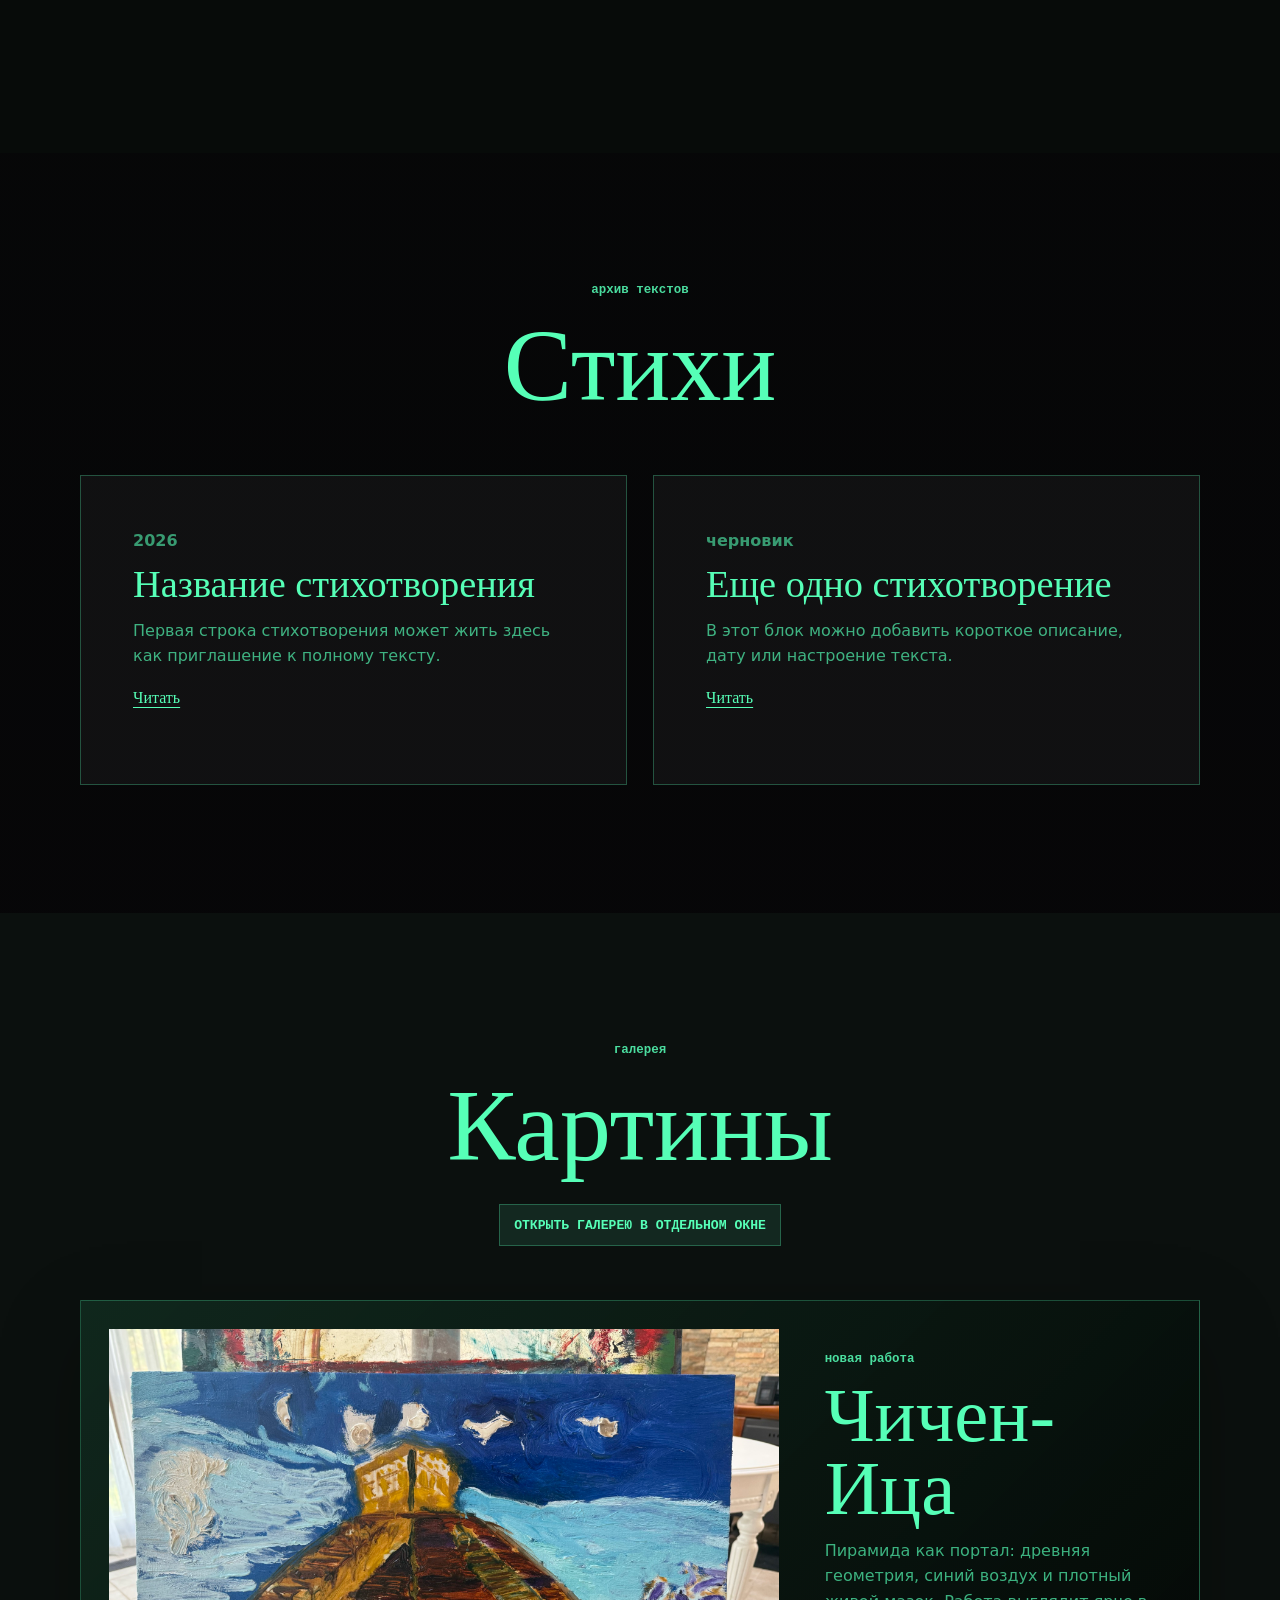
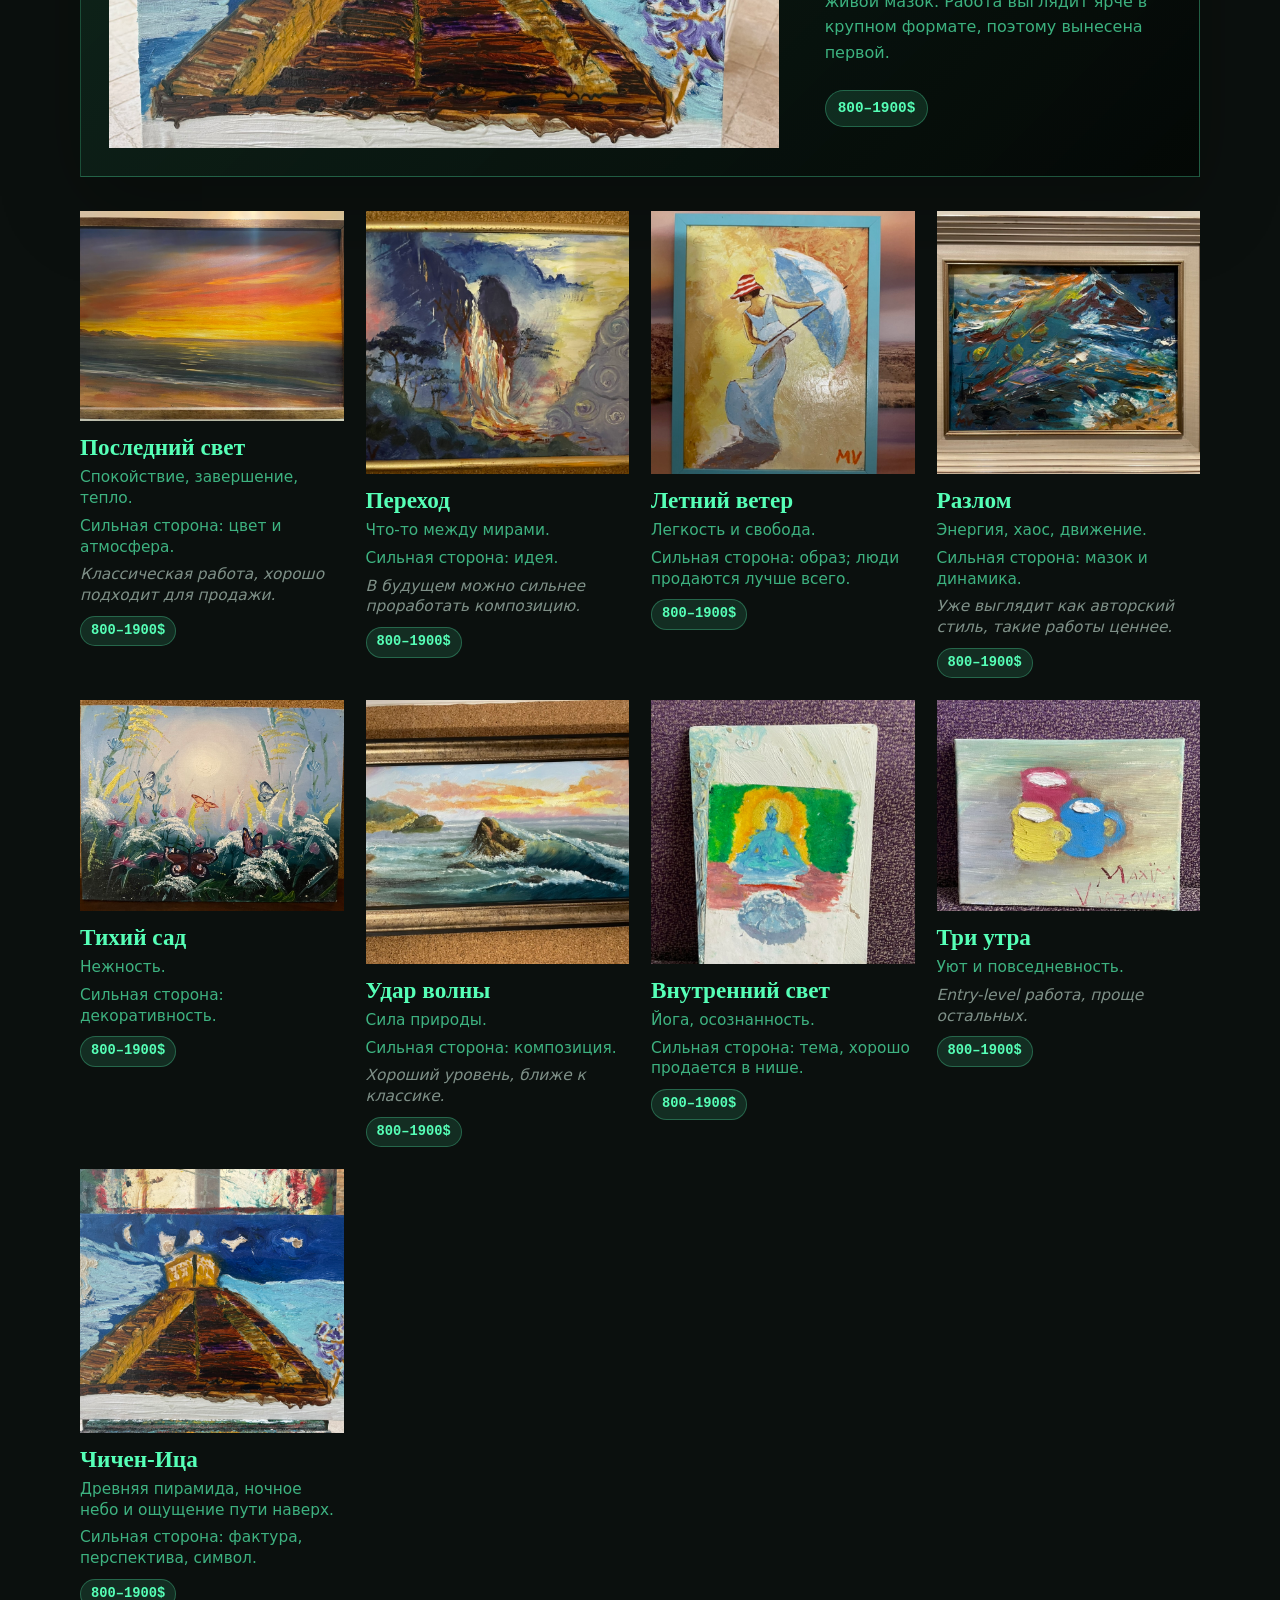
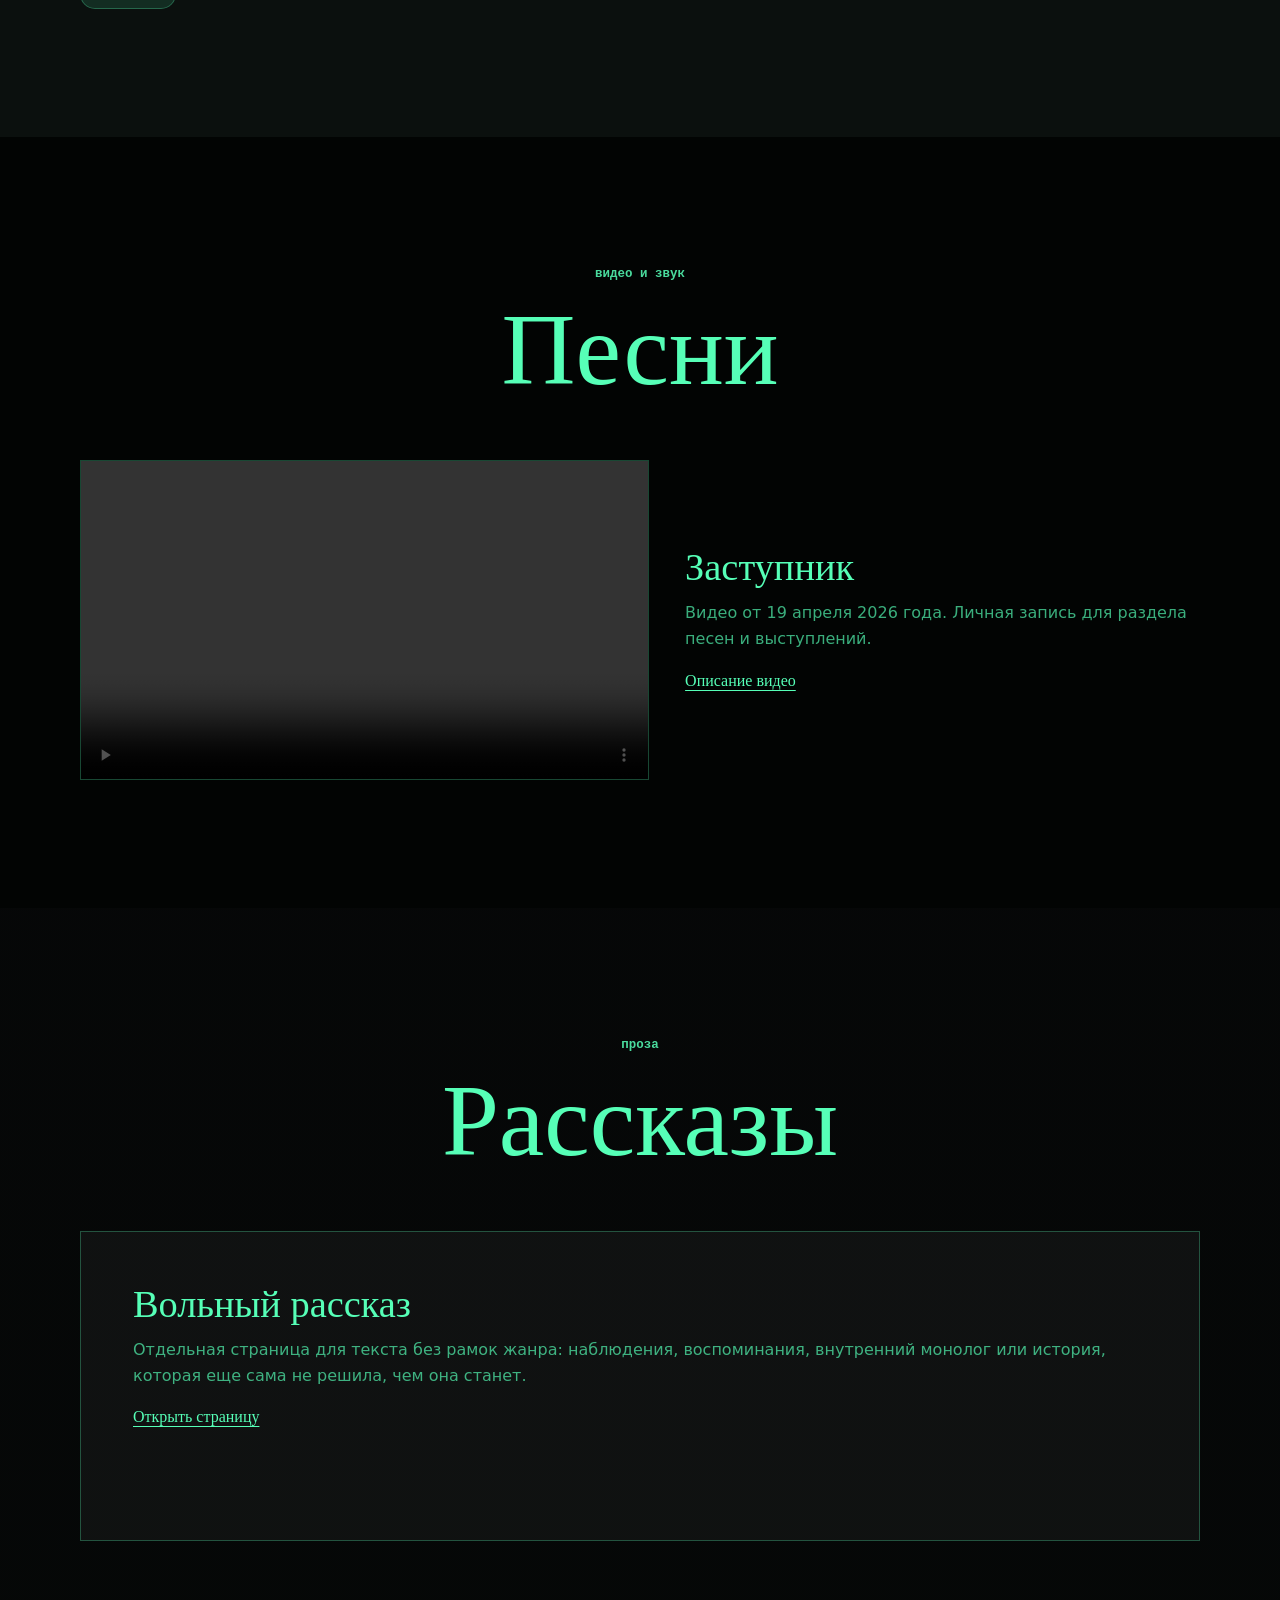
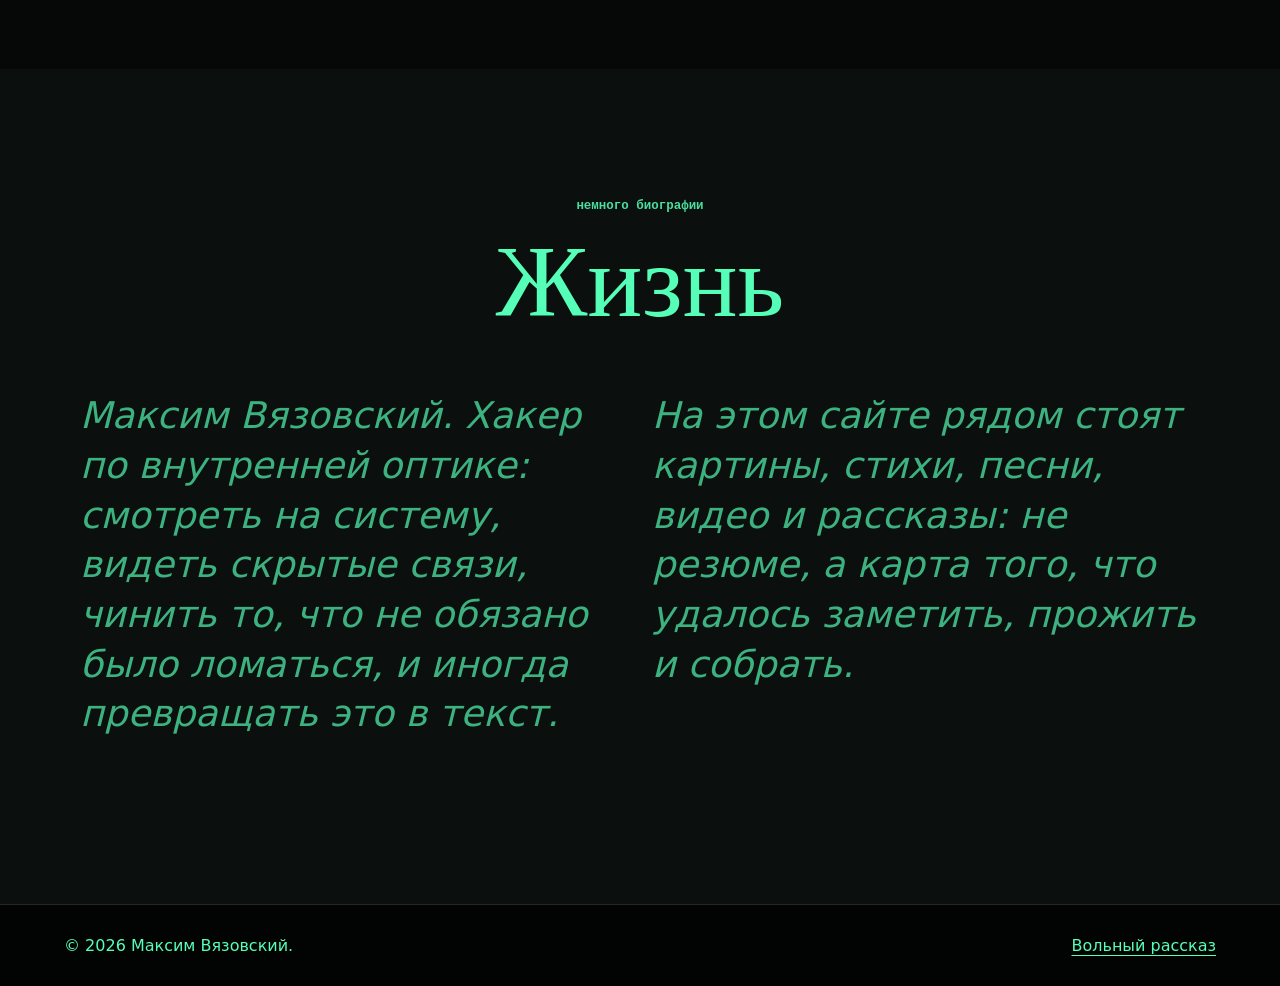
==== commit 817c9c63: "Use SVG social icons" ====
--- a/index.html
+++ b/index.html
@@ -67,38 +67,28 @@
         target="_blank"
         rel="noopener"
         aria-label="Telegram @swab1rd"
-      >
-        TG
-      </a>
+      ><img src="assets/icons/telegram.svg" alt="" /></a>
       <a
         href="https://github.com/swabird"
         target="_blank"
         rel="noopener"
         aria-label="GitHub профиль swabird"
-      >
-        GH
-      </a>
+      ><img src="assets/icons/github.svg" alt="" /></a>
       <span
         class="social-placeholder"
         aria-label="Instagram ссылка будет добавлена позже"
         title="Instagram — ссылка будет добавлена позже"
-      >
-        IG
-      </span>
+      ><img src="assets/icons/instagram.svg" alt="" /></span>
       <span
         class="social-placeholder"
         aria-label="LinkedIn ссылка будет добавлена позже"
         title="LinkedIn — ссылка будет добавлена позже"
-      >
-        IN
-      </span>
+      ><img src="assets/icons/linkedin.svg" alt="" /></span>
       <span
         class="social-placeholder"
         aria-label="YouTube ссылка будет добавлена позже"
         title="YouTube — ссылка будет добавлена позже"
-      >
-        YT
-      </span>
+      ><img src="assets/icons/youtube.svg" alt="" /></span>
     </nav>
     <nav class="bottom-dock" aria-label="Быстрые страницы">
       <a href="signal.html">
--- a/styles.css
+++ b/styles.css
@@ -259,6 +259,21 @@
   text-decoration: none;
 }
 
+.social-rail img {
+  width: 20px;
+  height: 20px;
+  display: block;
+  filter:
+    brightness(0)
+    saturate(100%)
+    invert(84%)
+    sepia(57%)
+    saturate(976%)
+    hue-rotate(85deg)
+    brightness(104%)
+    contrast(104%);
+}
+
 .social-rail a:hover,
 .social-rail span:hover {
   border-color: rgba(86, 255, 183, 0.72);
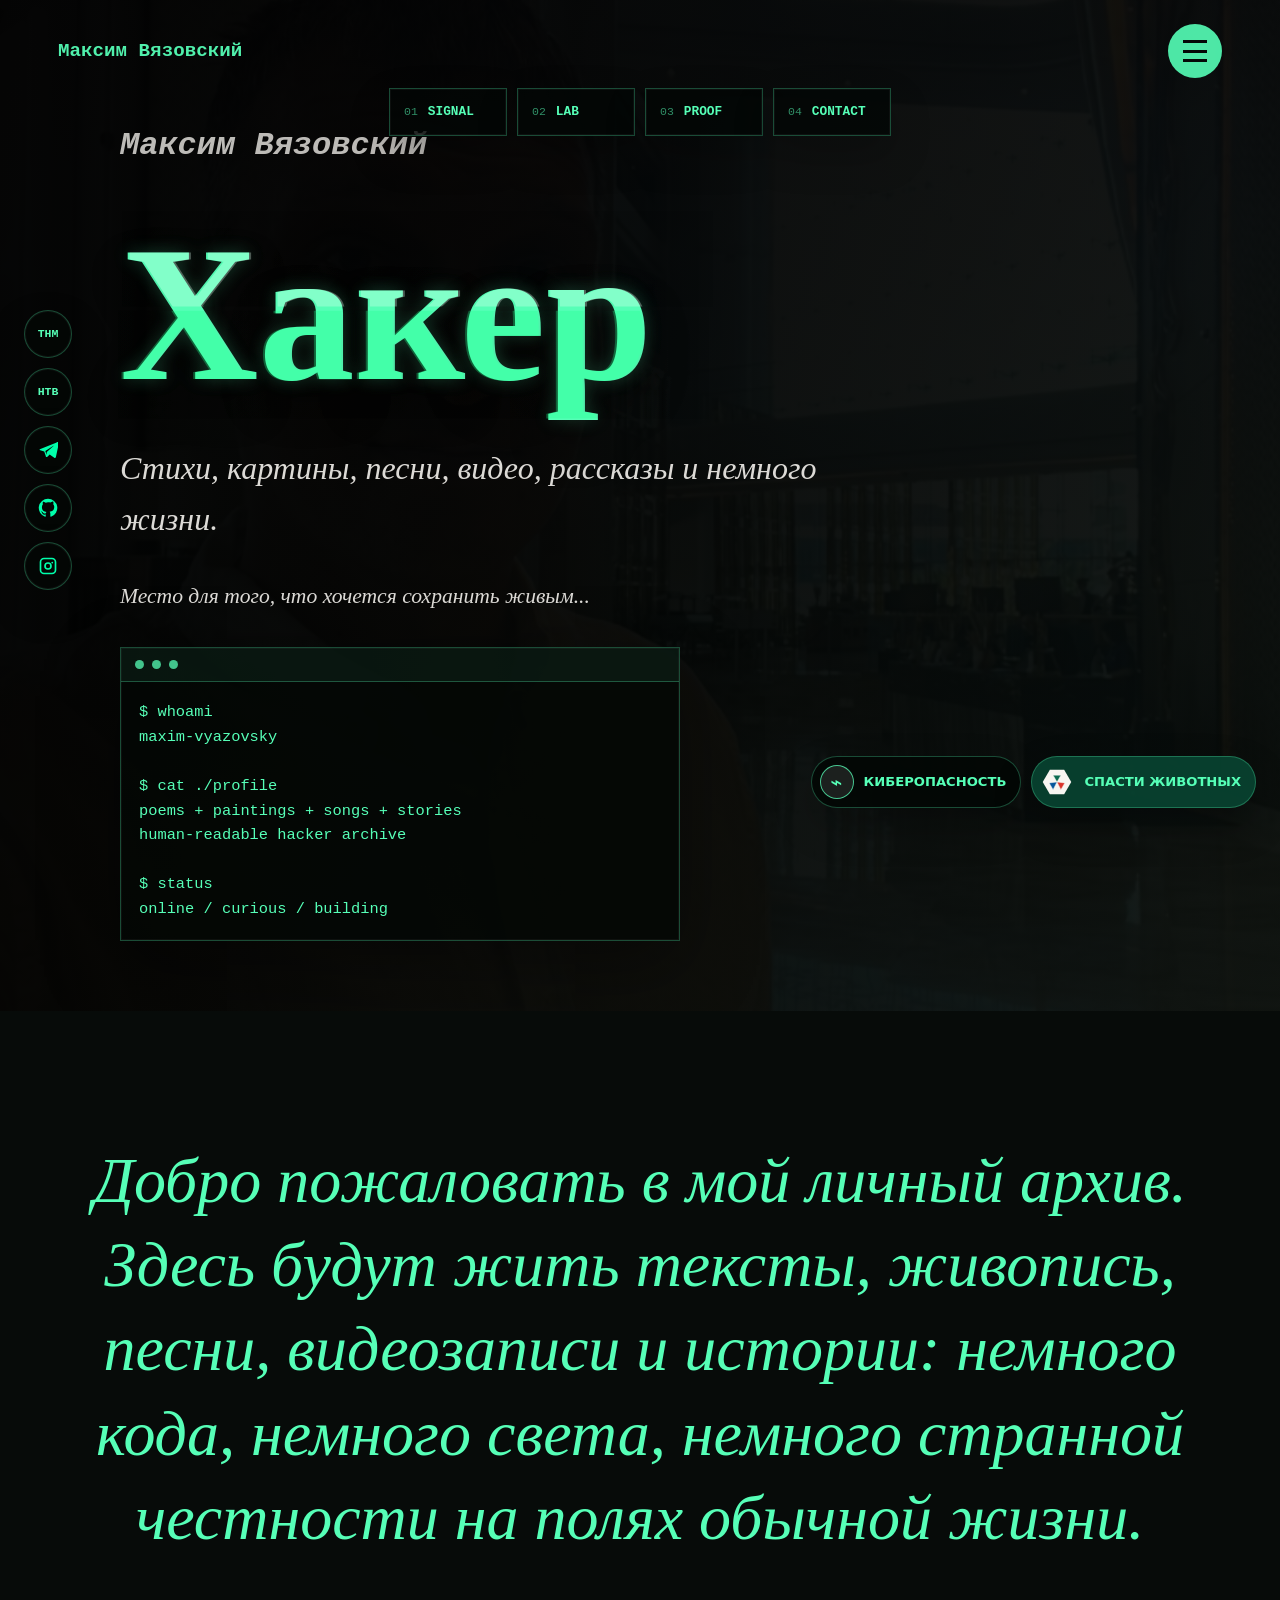
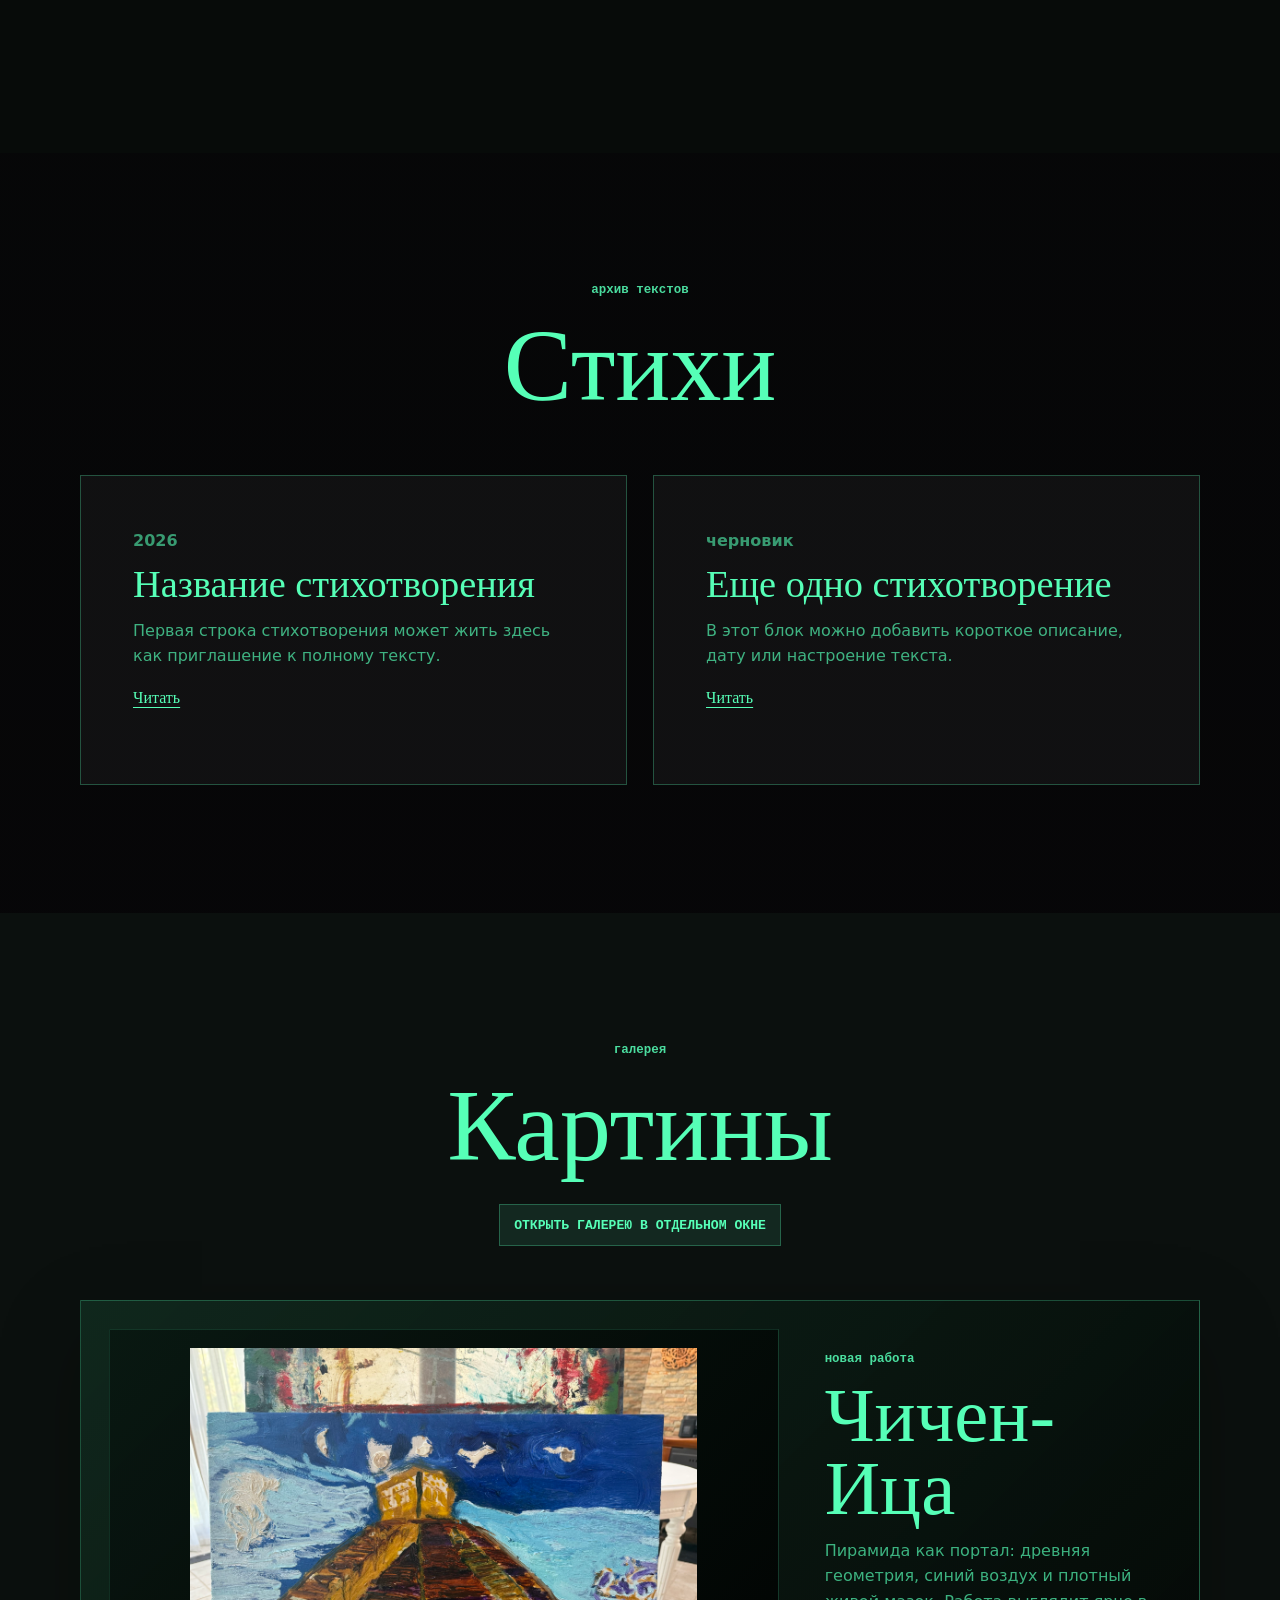
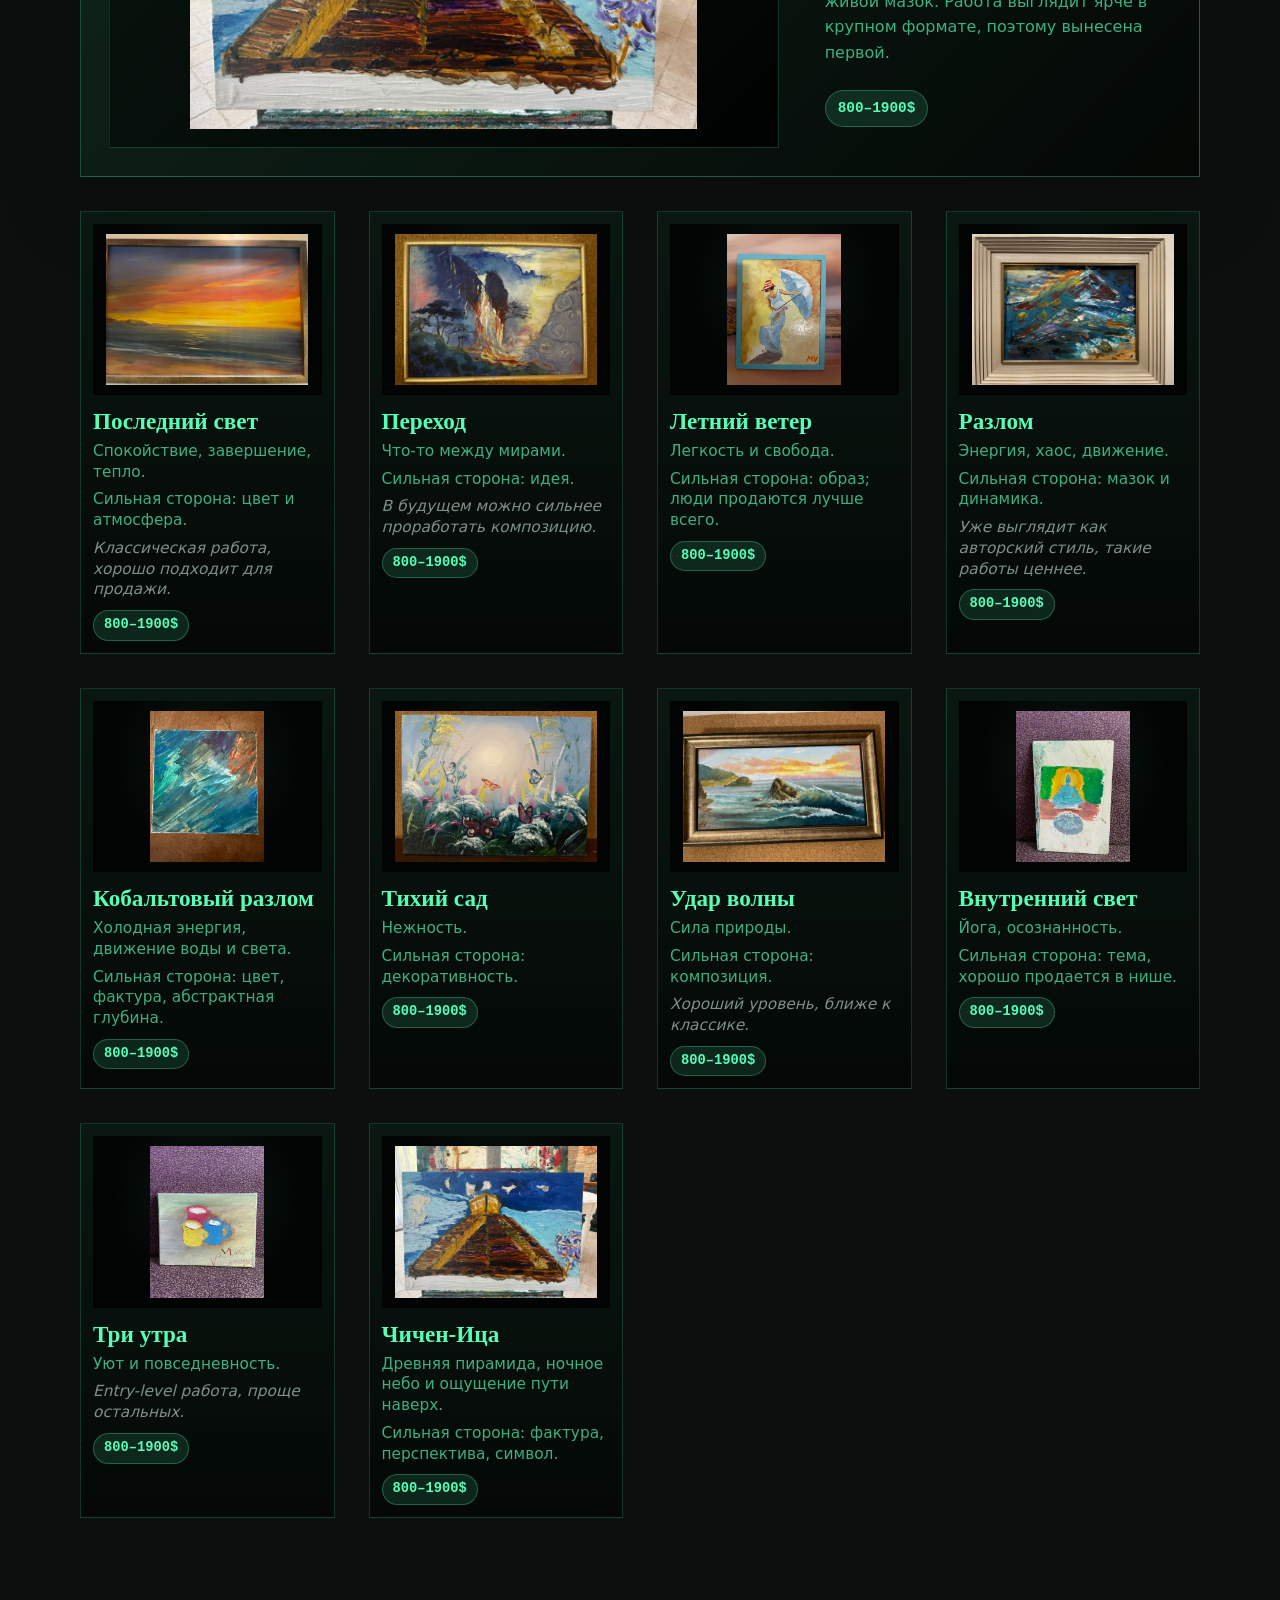
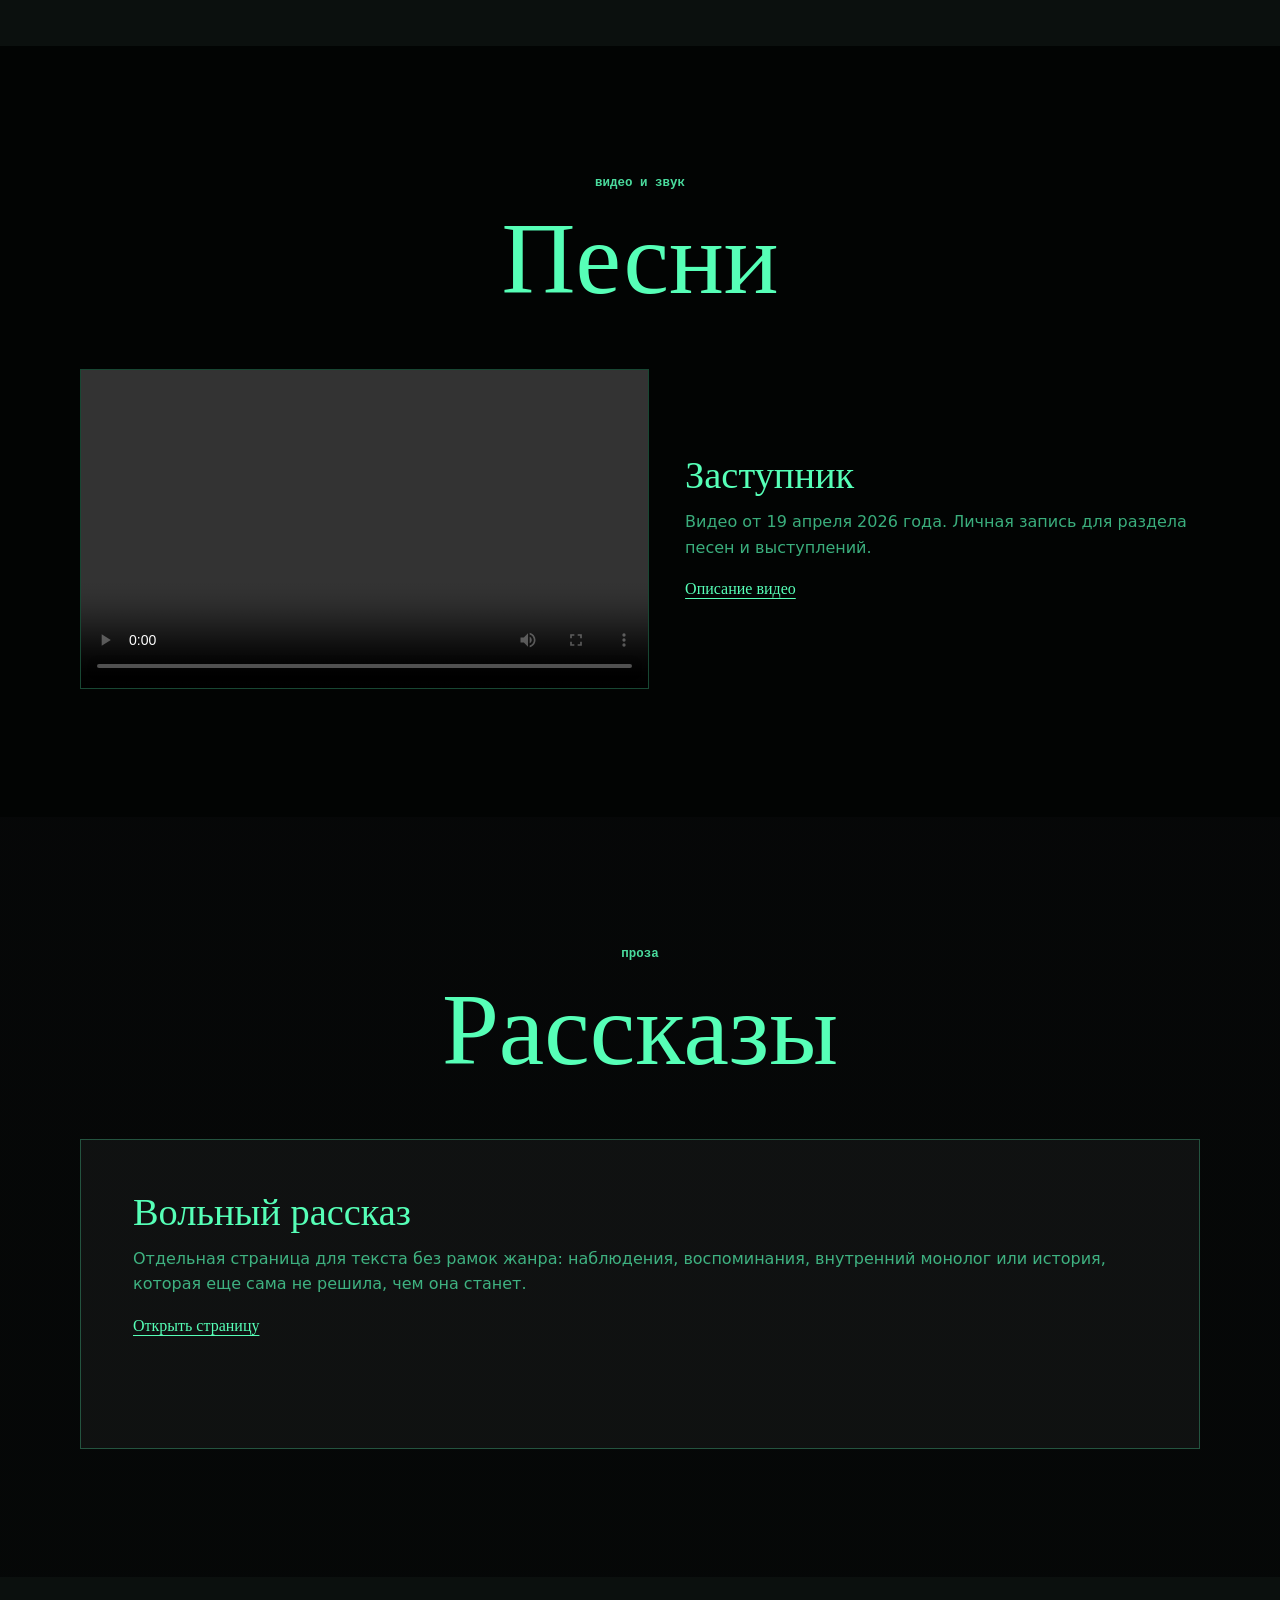
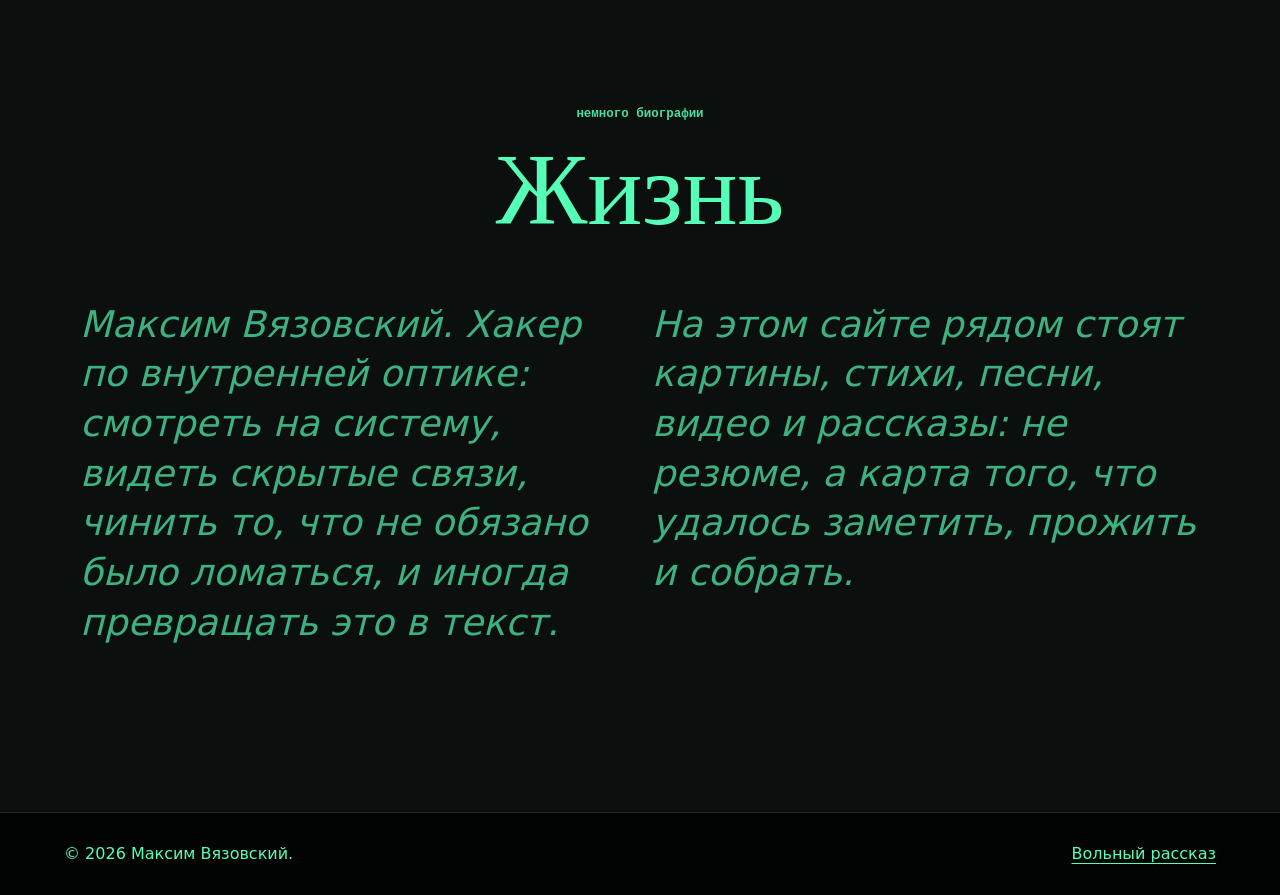
==== commit 214bf71c: "Update social links and add cobalt artwork" ====
--- a/index.html
+++ b/index.html
@@ -74,21 +74,14 @@
         rel="noopener"
         aria-label="GitHub профиль swabird"
       ><img src="assets/icons/github.svg" alt="" /></a>
-      <span
-        class="social-placeholder"
-        aria-label="Instagram ссылка будет добавлена позже"
-        title="Instagram — ссылка будет добавлена позже"
-      ><img src="assets/icons/instagram.svg" alt="" /></span>
-      <span
-        class="social-placeholder"
-        aria-label="LinkedIn ссылка будет добавлена позже"
-        title="LinkedIn — ссылка будет добавлена позже"
-      ><img src="assets/icons/linkedin.svg" alt="" /></span>
-      <span
-        class="social-placeholder"
-        aria-label="YouTube ссылка будет добавлена позже"
-        title="YouTube — ссылка будет добавлена позже"
-      ><img src="assets/icons/youtube.svg" alt="" /></span>
+      <a
+        href="https://www.instagram.com/swab1rd"
+        target="_blank"
+        rel="noopener"
+        aria-label="Instagram swab1rd"
+      >
+        <img src="assets/icons/instagram.svg" alt="" />
+      </a>
     </nav>
     <nav class="bottom-dock" aria-label="Быстрые страницы">
       <a href="signal.html">
@@ -240,6 +233,15 @@
               <b>800–1900$</b>
             </figcaption>
           </figure>
+          <figure id="kobaltovyy-razlom">
+            <img src="assets/photos/cobalt-portal.jpeg" alt="Абстрактная картина в сине-бирюзовых тонах" />
+            <figcaption>
+              <strong>Кобальтовый разлом</strong>
+              <span>Холодная энергия, движение воды и света.</span>
+              <span>Сильная сторона: цвет, фактура, абстрактная глубина.</span>
+              <b>800–1900$</b>
+            </figcaption>
+          </figure>
           <figure id="tihiy-sad">
             <img src="assets/photos/butterflies.jpeg" alt="Картина с цветами и бабочками" />
             <figcaption>
--- a/styles.css
+++ b/styles.css
@@ -239,8 +239,7 @@
   transform: translateY(-50%);
 }
 
-.social-rail a,
-.social-rail span {
+.social-rail a {
   width: 48px;
   height: 48px;
   display: grid;
@@ -274,16 +273,10 @@
     contrast(104%);
 }
 
-.social-rail a:hover,
-.social-rail span:hover {
+.social-rail a:hover {
   border-color: rgba(86, 255, 183, 0.72);
   background: rgba(86, 255, 183, 0.14);
   color: var(--white);
-}
-
-.social-placeholder {
-  cursor: default;
-  opacity: 0.72;
 }
 
 .bottom-dock {
@@ -620,8 +613,8 @@
 
 .gallery {
   display: grid;
-  grid-template-columns: repeat(4, minmax(0, 1fr));
-  gap: 22px;
+  grid-template-columns: repeat(auto-fit, minmax(240px, 1fr));
+  gap: clamp(22px, 3vw, 34px);
 }
 
 .featured-art {
@@ -646,7 +639,12 @@
   width: 100%;
   display: block;
   aspect-ratio: 16 / 10;
-  object-fit: cover;
+  padding: clamp(10px, 2vw, 18px);
+  border: 1px solid rgba(86, 255, 183, 0.16);
+  background:
+    linear-gradient(135deg, rgba(86, 255, 183, 0.08), rgba(0, 0, 0, 0.42)),
+    #020403;
+  object-fit: contain;
 }
 
 .featured-art h3 {
@@ -665,18 +663,29 @@
   margin: 0;
 }
 
+.gallery figure {
+  padding: 12px;
+  border: 1px solid rgba(86, 255, 183, 0.18);
+  background:
+    linear-gradient(180deg, rgba(86, 255, 183, 0.06), rgba(3, 7, 5, 0.64)),
+    rgba(3, 7, 5, 0.72);
+}
+
 figure img {
   width: 100%;
   display: block;
-  aspect-ratio: 1 / 1;
-  object-fit: cover;
-  background: #020403;
+  aspect-ratio: 4 / 3;
+  padding: 10px;
+  object-fit: contain;
+  background:
+    radial-gradient(circle at 50% 35%, rgba(86, 255, 183, 0.08), transparent 60%),
+    #020403;
 }
 
 .gallery figure:nth-child(1) img,
 .gallery figure:nth-child(5) img,
 .gallery figure:nth-child(8) img {
-  aspect-ratio: 5 / 4;
+  aspect-ratio: 4 / 3;
 }
 
 figcaption {
@@ -1123,7 +1132,12 @@
   width: 100%;
   display: block;
   aspect-ratio: 16 / 10;
-  object-fit: cover;
+  padding: clamp(10px, 2vw, 18px);
+  border: 1px solid rgba(86, 255, 183, 0.16);
+  background:
+    linear-gradient(135deg, rgba(86, 255, 183, 0.08), rgba(0, 0, 0, 0.42)),
+    #020403;
+  object-fit: contain;
 }
 
 .gallery-feature h2 {
@@ -1158,7 +1172,11 @@
   width: 100%;
   display: block;
   aspect-ratio: 16 / 11;
-  object-fit: cover;
+  padding: 12px;
+  object-fit: contain;
+  background:
+    radial-gradient(circle at 50% 35%, rgba(86, 255, 183, 0.08), transparent 60%),
+    #020403;
 }
 
 @media (max-width: 760px) {
@@ -1197,8 +1215,7 @@
     transform: none;
   }
 
-  .social-rail a,
-  .social-rail span {
+  .social-rail a {
     width: 38px;
     height: 38px;
     font-size: 0.62rem;
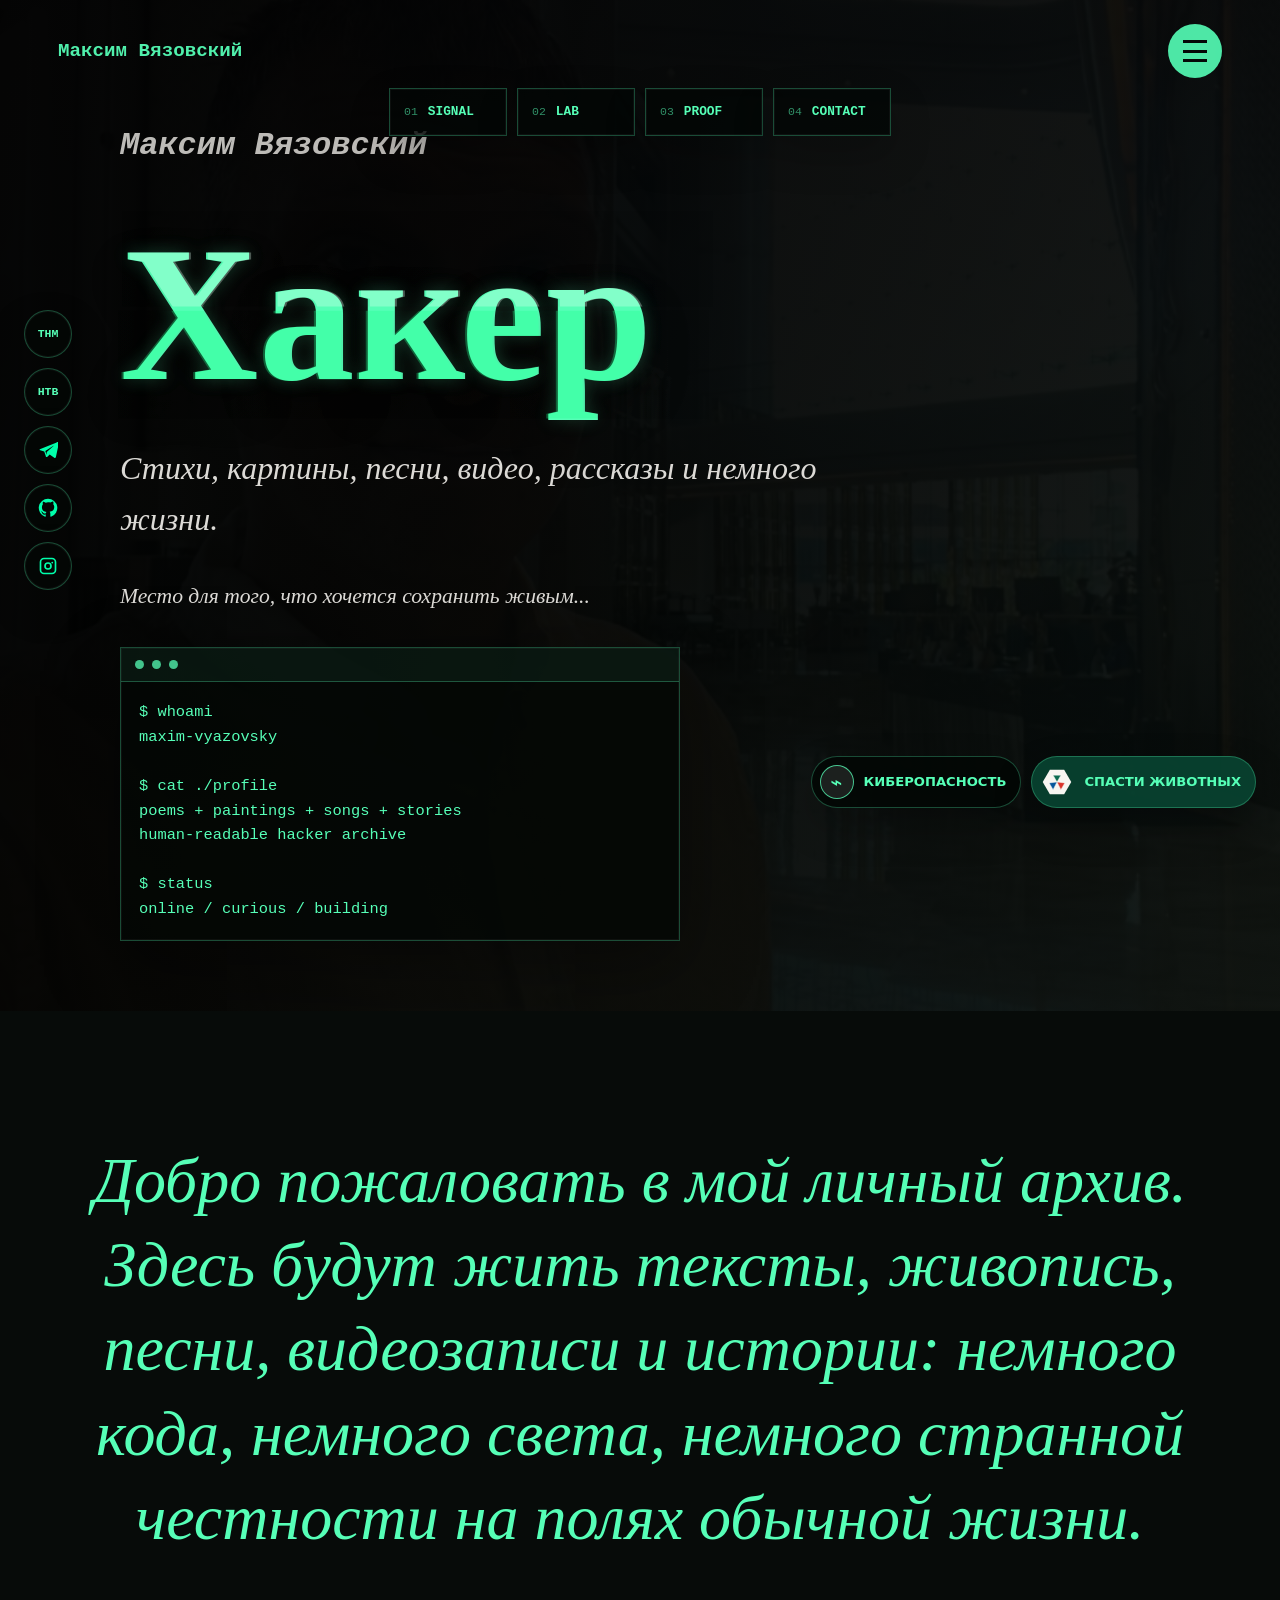
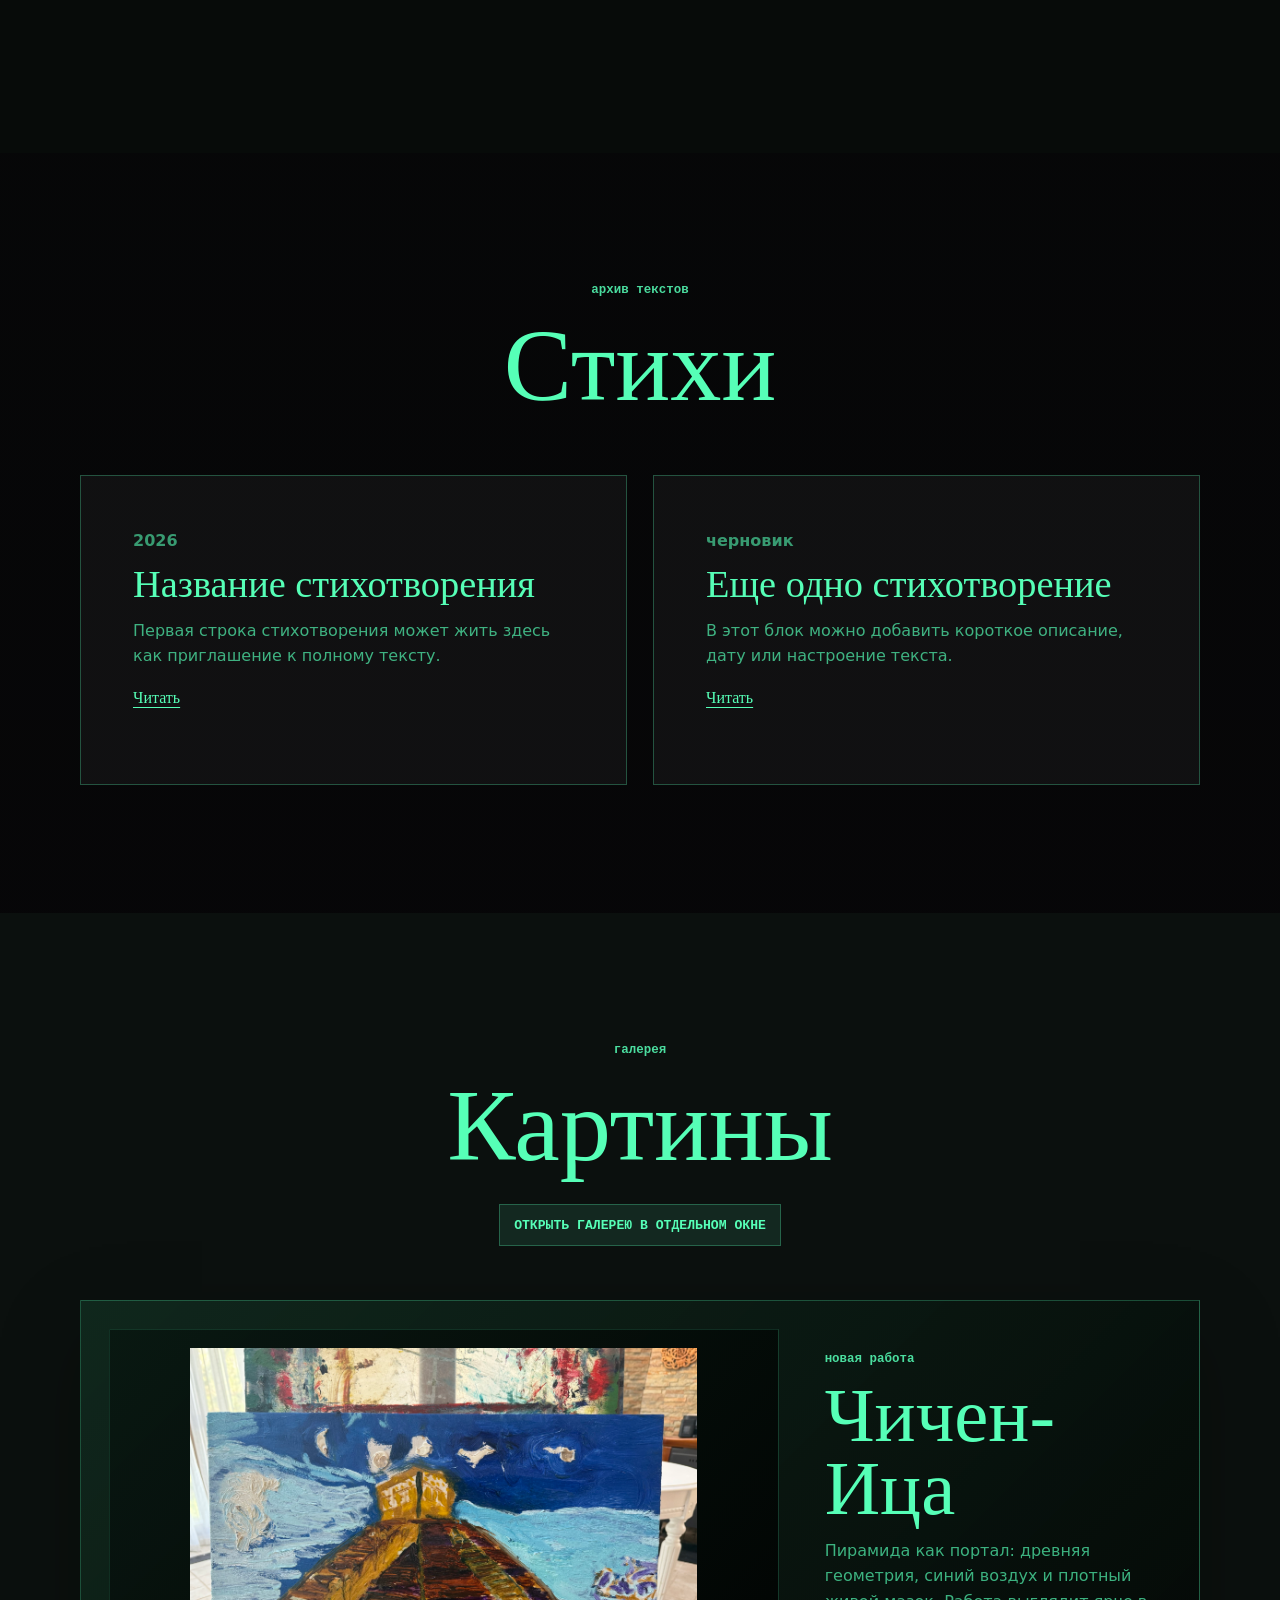
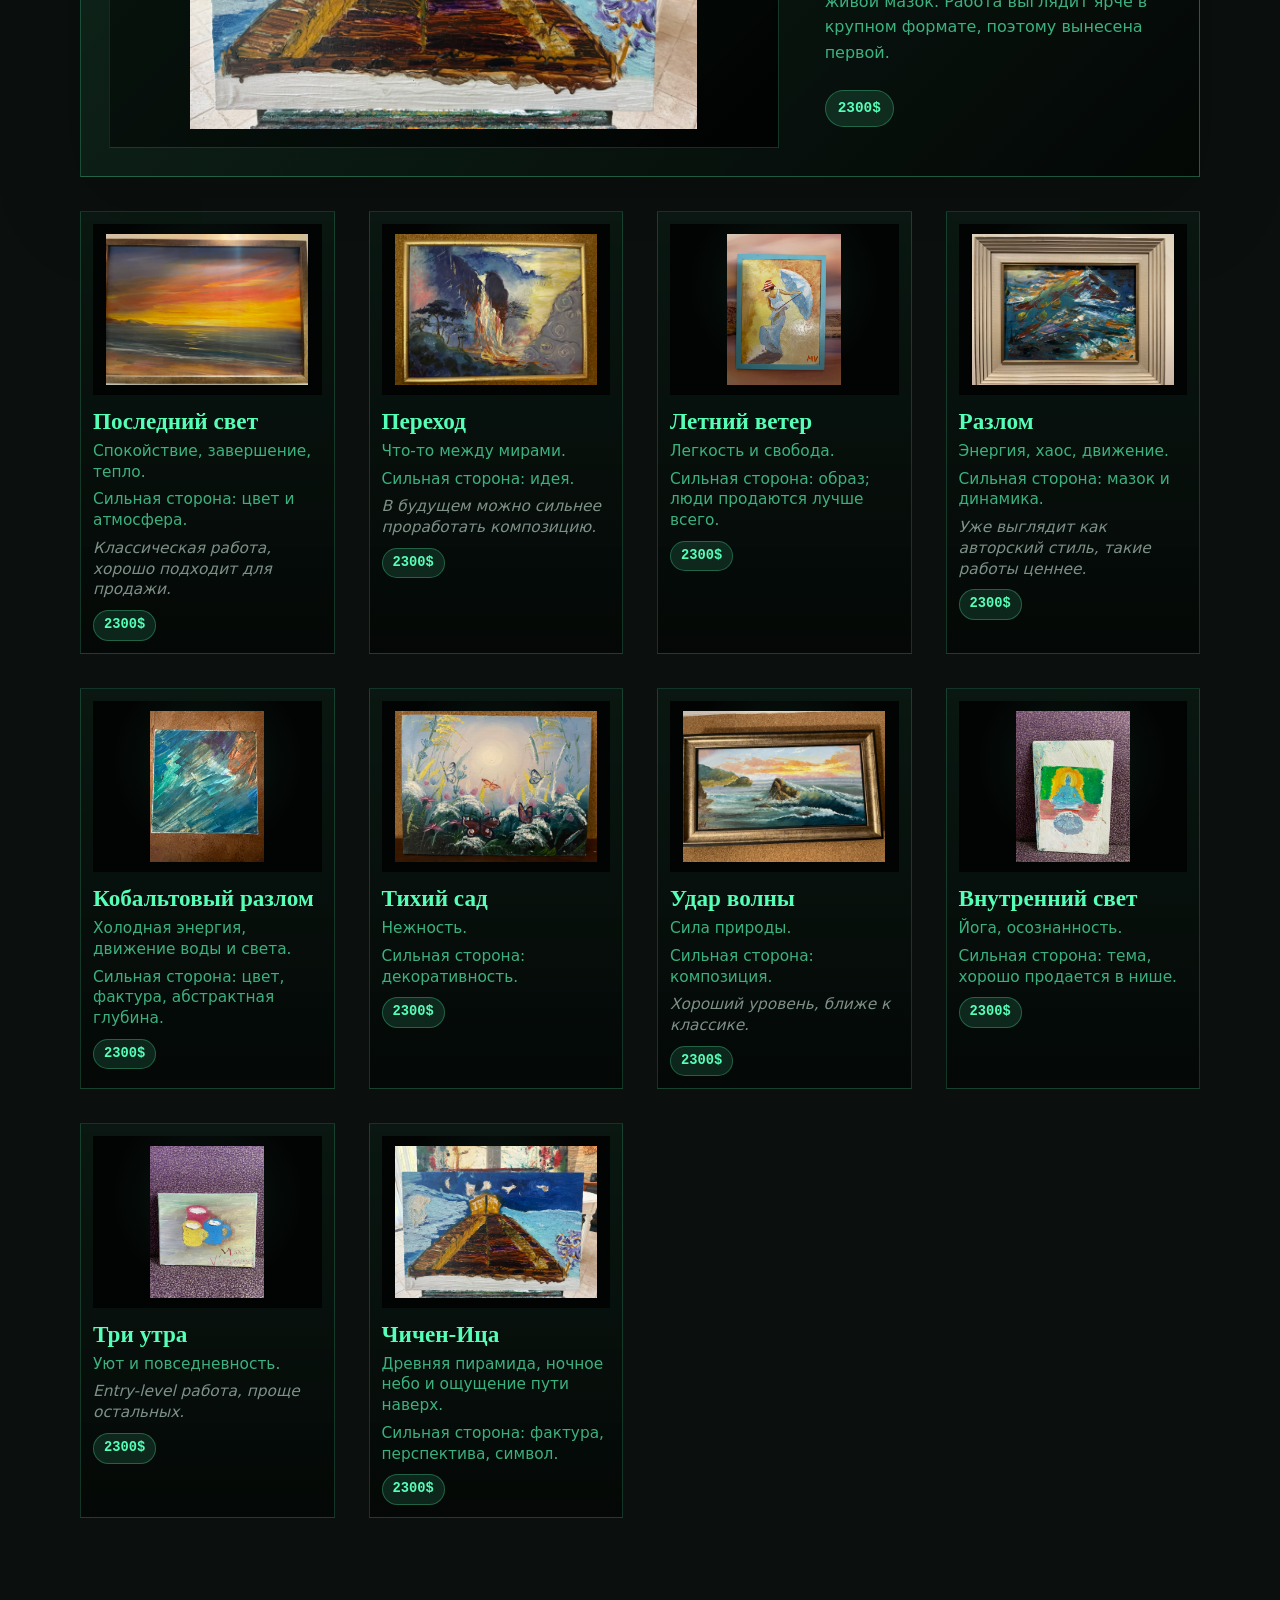
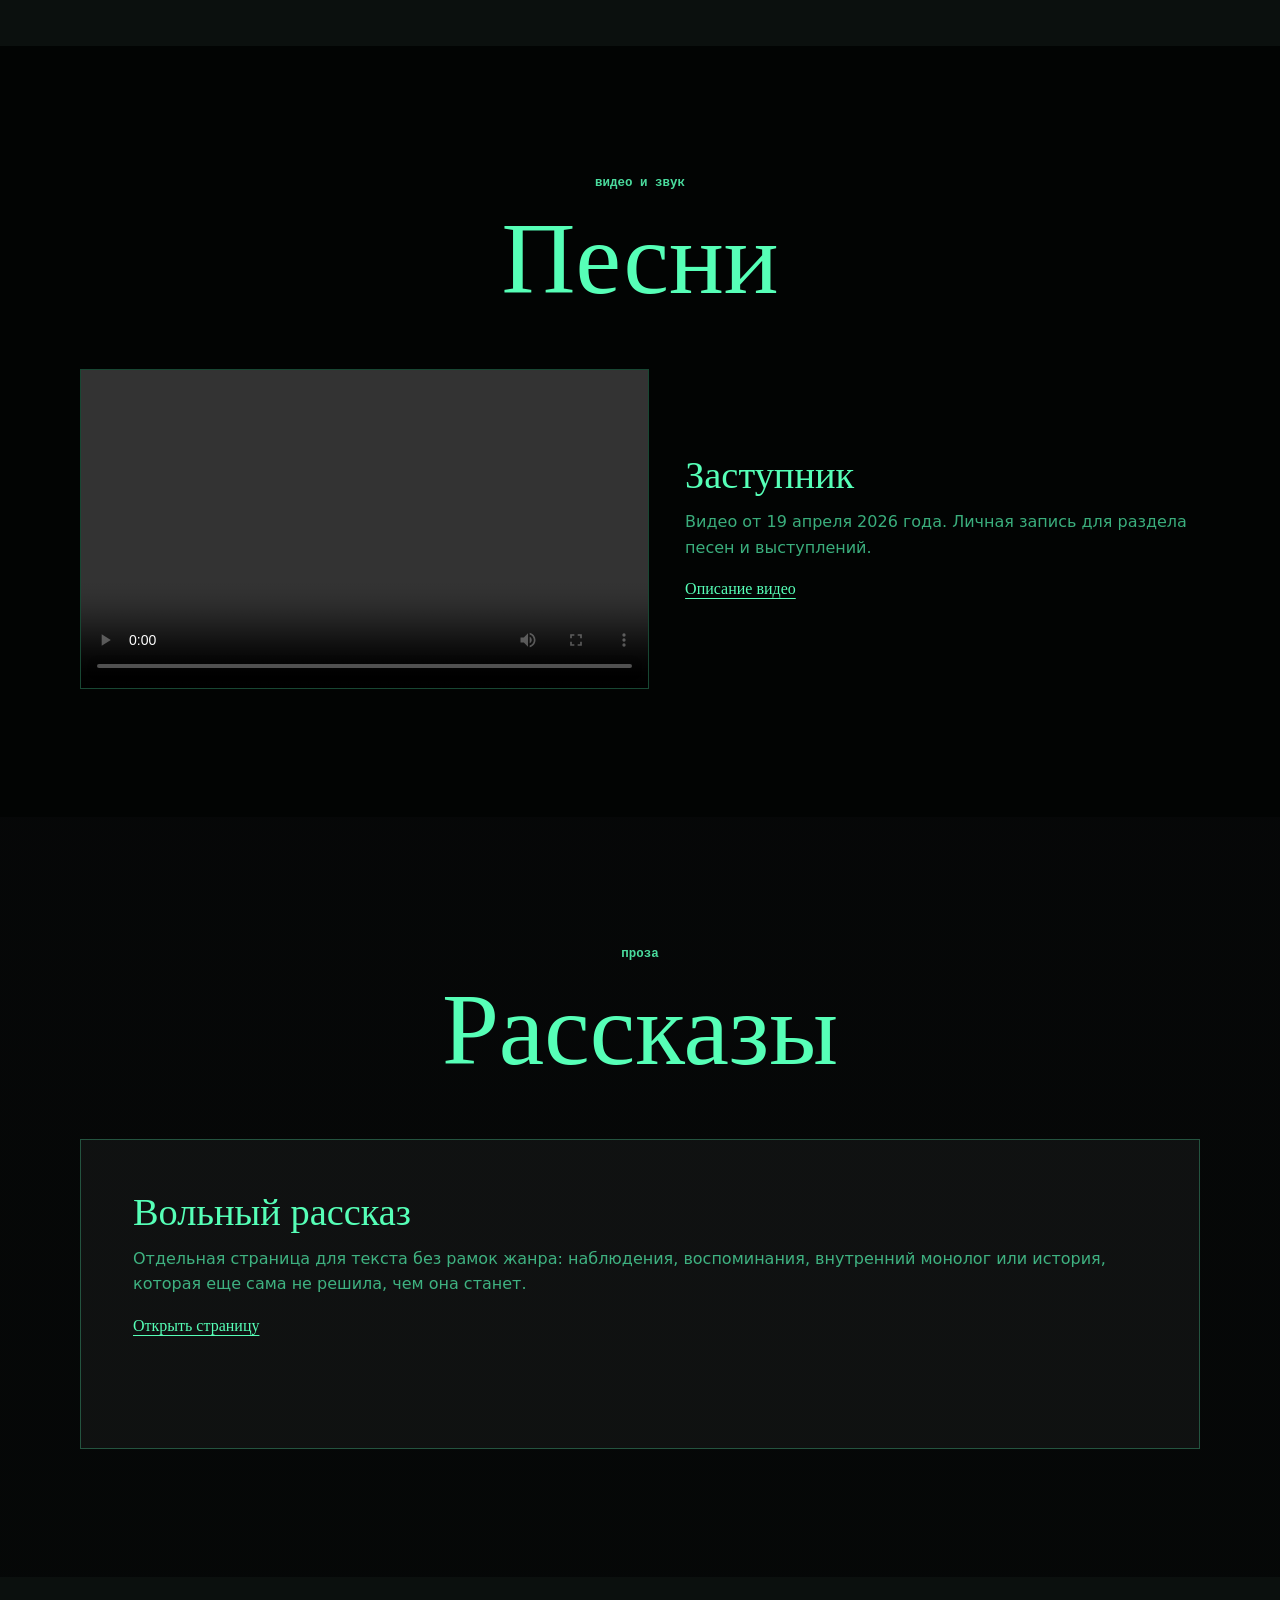
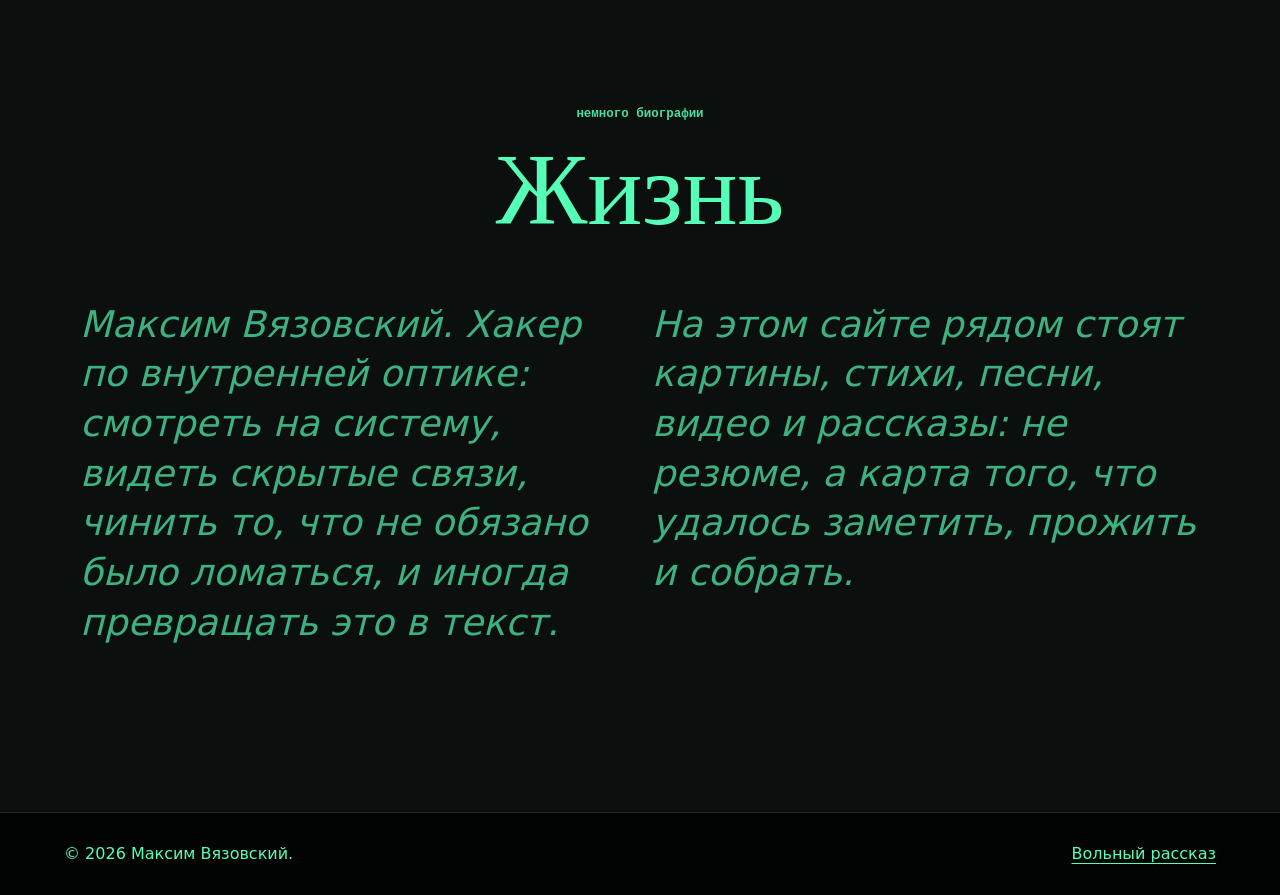
==== commit d49f052e: "Set artwork prices to 2300" ====
--- a/index.html
+++ b/index.html
@@ -190,7 +190,7 @@
               живой мазок. Работа выглядит ярче в крупном формате, поэтому
               вынесена первой.
             </p>
-            <b>800–1900$</b>
+            <b>2300$</b>
           </div>
         </article>
         <div class="gallery">
@@ -201,7 +201,7 @@
               <span>Спокойствие, завершение, тепло.</span>
               <span>Сильная сторона: цвет и атмосфера.</span>
               <em>Классическая работа, хорошо подходит для продажи.</em>
-              <b>800–1900$</b>
+              <b>2300$</b>
             </figcaption>
           </figure>
           <figure id="perehod">
@@ -211,7 +211,7 @@
               <span>Что-то между мирами.</span>
               <span>Сильная сторона: идея.</span>
               <em>В будущем можно сильнее проработать композицию.</em>
-              <b>800–1900$</b>
+              <b>2300$</b>
             </figcaption>
           </figure>
           <figure id="letniy-veter">
@@ -220,7 +220,7 @@
               <strong>Летний ветер</strong>
               <span>Легкость и свобода.</span>
               <span>Сильная сторона: образ; люди продаются лучше всего.</span>
-              <b>800–1900$</b>
+              <b>2300$</b>
             </figcaption>
           </figure>
           <figure id="razlom">
@@ -230,7 +230,7 @@
               <span>Энергия, хаос, движение.</span>
               <span>Сильная сторона: мазок и динамика.</span>
               <em>Уже выглядит как авторский стиль, такие работы ценнее.</em>
-              <b>800–1900$</b>
+              <b>2300$</b>
             </figcaption>
           </figure>
           <figure id="kobaltovyy-razlom">
@@ -239,7 +239,7 @@
               <strong>Кобальтовый разлом</strong>
               <span>Холодная энергия, движение воды и света.</span>
               <span>Сильная сторона: цвет, фактура, абстрактная глубина.</span>
-              <b>800–1900$</b>
+              <b>2300$</b>
             </figcaption>
           </figure>
           <figure id="tihiy-sad">
@@ -248,7 +248,7 @@
               <strong>Тихий сад</strong>
               <span>Нежность.</span>
               <span>Сильная сторона: декоративность.</span>
-              <b>800–1900$</b>
+              <b>2300$</b>
             </figcaption>
           </figure>
           <figure id="udar-volny">
@@ -258,7 +258,7 @@
               <span>Сила природы.</span>
               <span>Сильная сторона: композиция.</span>
               <em>Хороший уровень, ближе к классике.</em>
-              <b>800–1900$</b>
+              <b>2300$</b>
             </figcaption>
           </figure>
           <figure id="vnutrenniy-svet">
@@ -267,7 +267,7 @@
               <strong>Внутренний свет</strong>
               <span>Йога, осознанность.</span>
               <span>Сильная сторона: тема, хорошо продается в нише.</span>
-              <b>800–1900$</b>
+              <b>2300$</b>
             </figcaption>
           </figure>
           <figure id="tri-utra">
@@ -276,7 +276,7 @@
               <strong>Три утра</strong>
               <span>Уют и повседневность.</span>
               <em>Entry-level работа, проще остальных.</em>
-              <b>800–1900$</b>
+              <b>2300$</b>
             </figcaption>
           </figure>
           <figure id="chichen-itza">
@@ -285,7 +285,7 @@
               <strong>Чичен-Ица</strong>
               <span>Древняя пирамида, ночное небо и ощущение пути наверх.</span>
               <span>Сильная сторона: фактура, перспектива, символ.</span>
-              <b>800–1900$</b>
+              <b>2300$</b>
             </figcaption>
           </figure>
         </div>
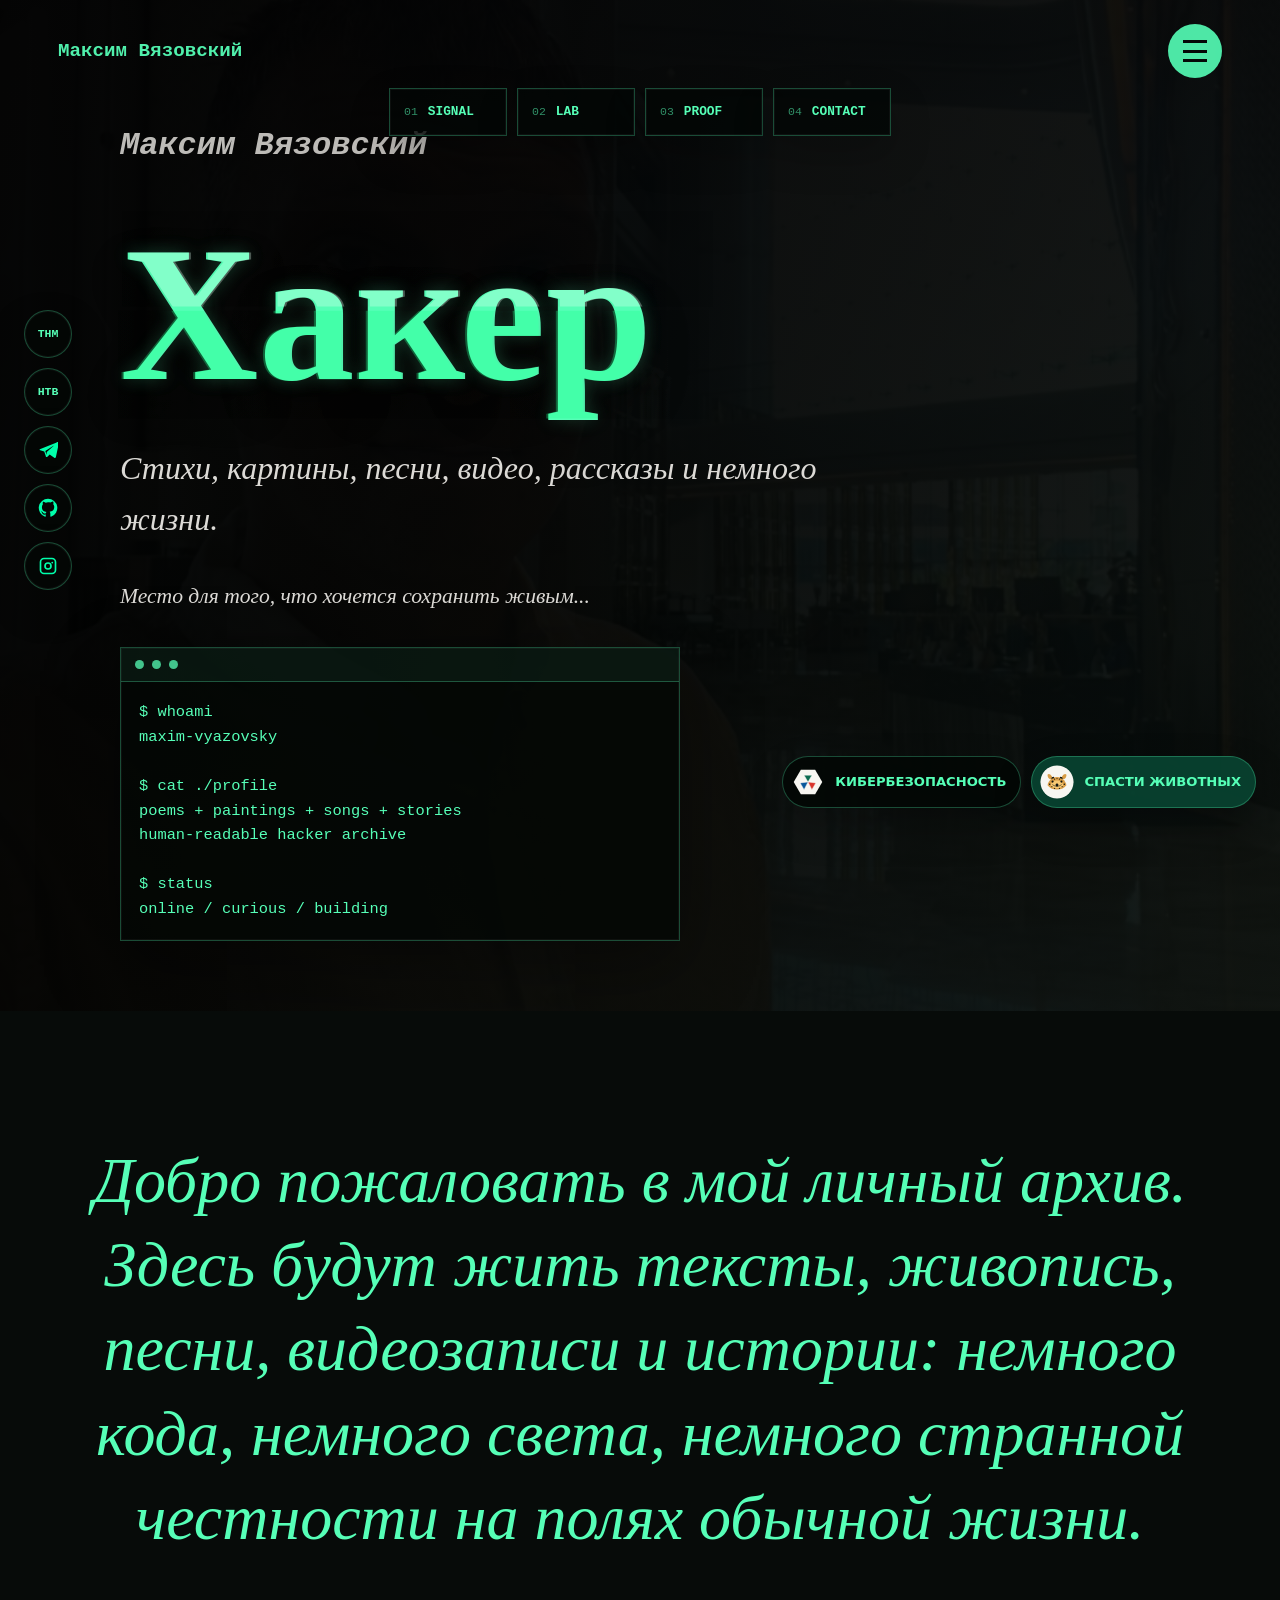
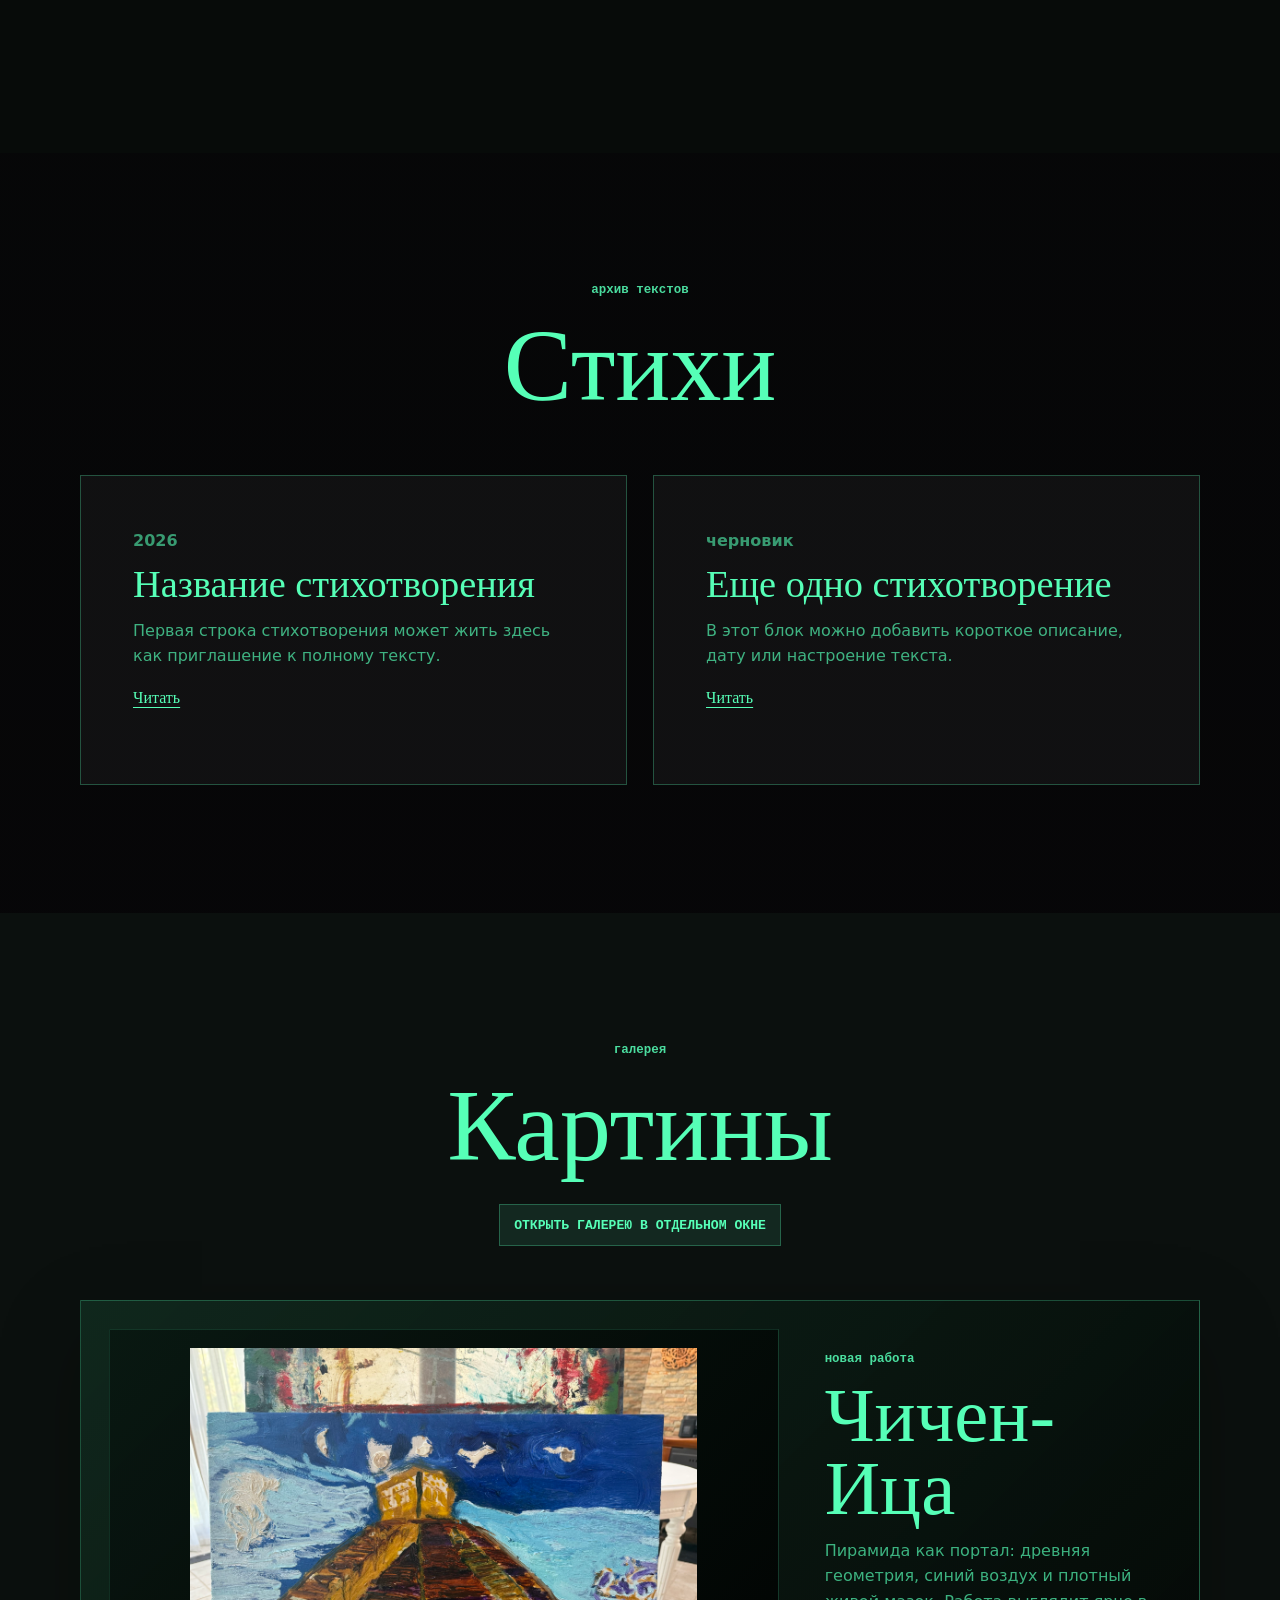
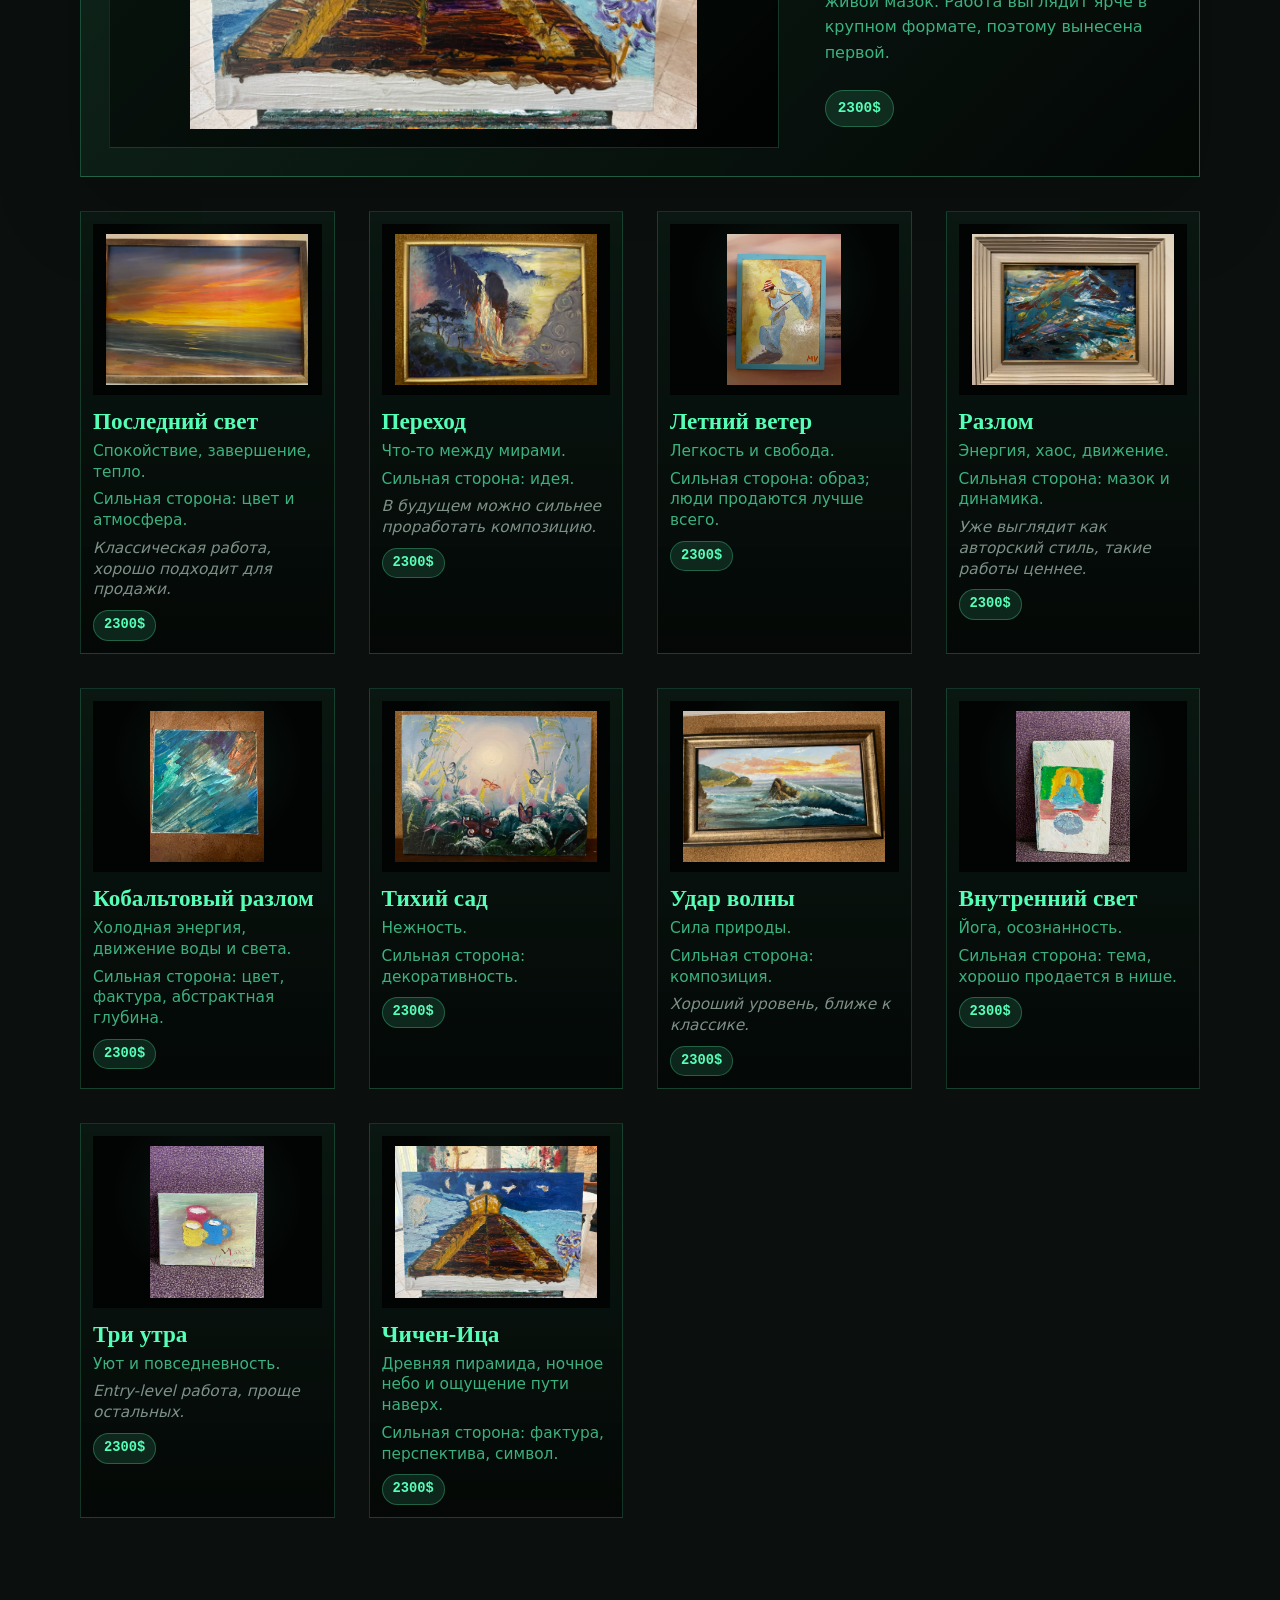
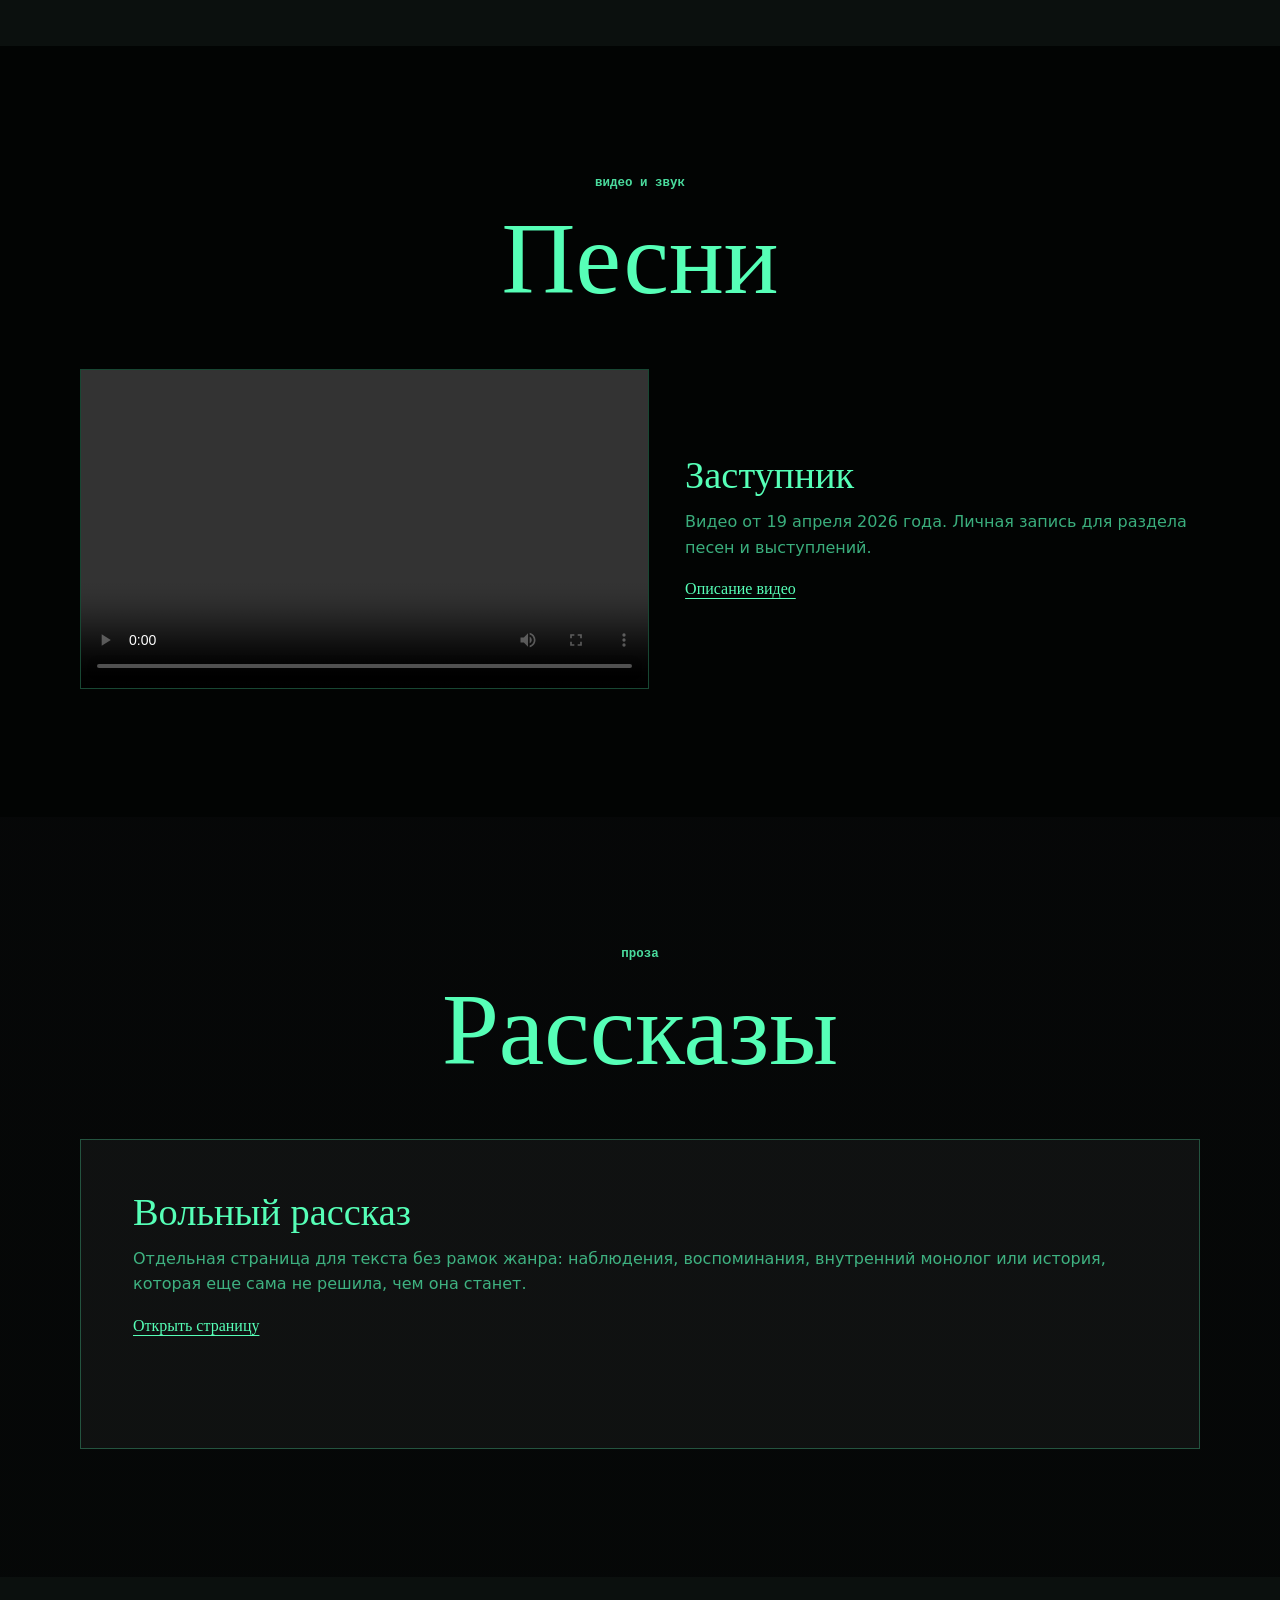
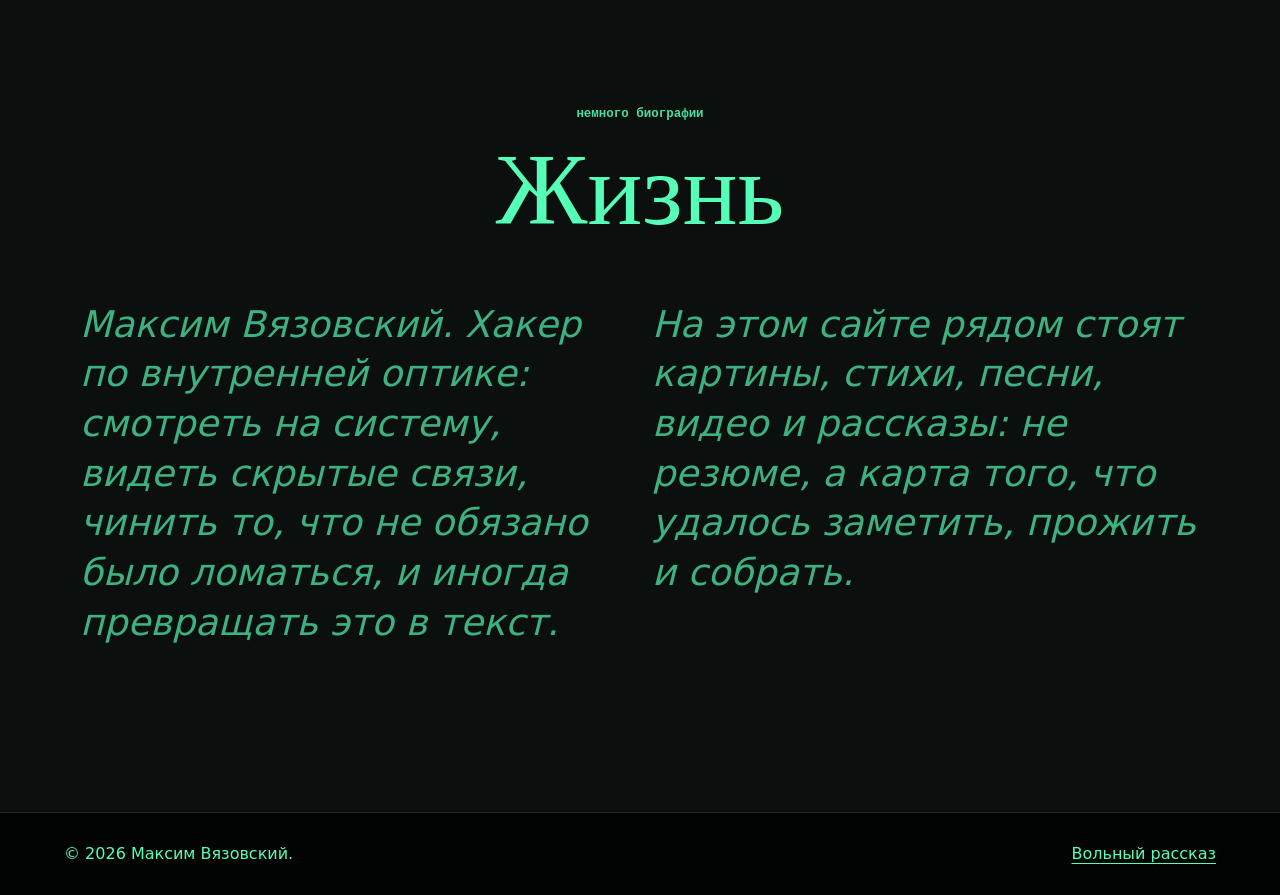
==== commit 8029c9fd: "Update corner links for cybersecurity and animals" ====
--- a/index.html
+++ b/index.html
@@ -31,17 +31,17 @@
         rel="noopener"
         aria-label="Открыть сайт про кибербезопасность"
       >
-        <span class="corner-icon">⌁</span>
-        <span>Киберопасность</span>
+        <img src="assets/animal-rescue-logo.svg" alt="" />
+        <span>Кибербезопасность</span>
       </a>
       <a
         class="corner-link donation-corner"
-        href="https://pay.cloudtips.ru/p/5585456c"
-        target="_blank"
-        rel="noopener"
-        aria-label="Поддержать проект спасения животных донатом"
-      >
-        <img src="assets/animal-rescue-logo.svg" alt="" />
+        href="https://swabird.github.io/DISAPEARING/?lang=ru"
+        target="_blank"
+        rel="noopener"
+        aria-label="Открыть сайт про спасение животных"
+      >
+        <img src="assets/leopard-rescue-logo.svg" alt="" />
         <span>Спасти животных</span>
       </a>
     </div>
